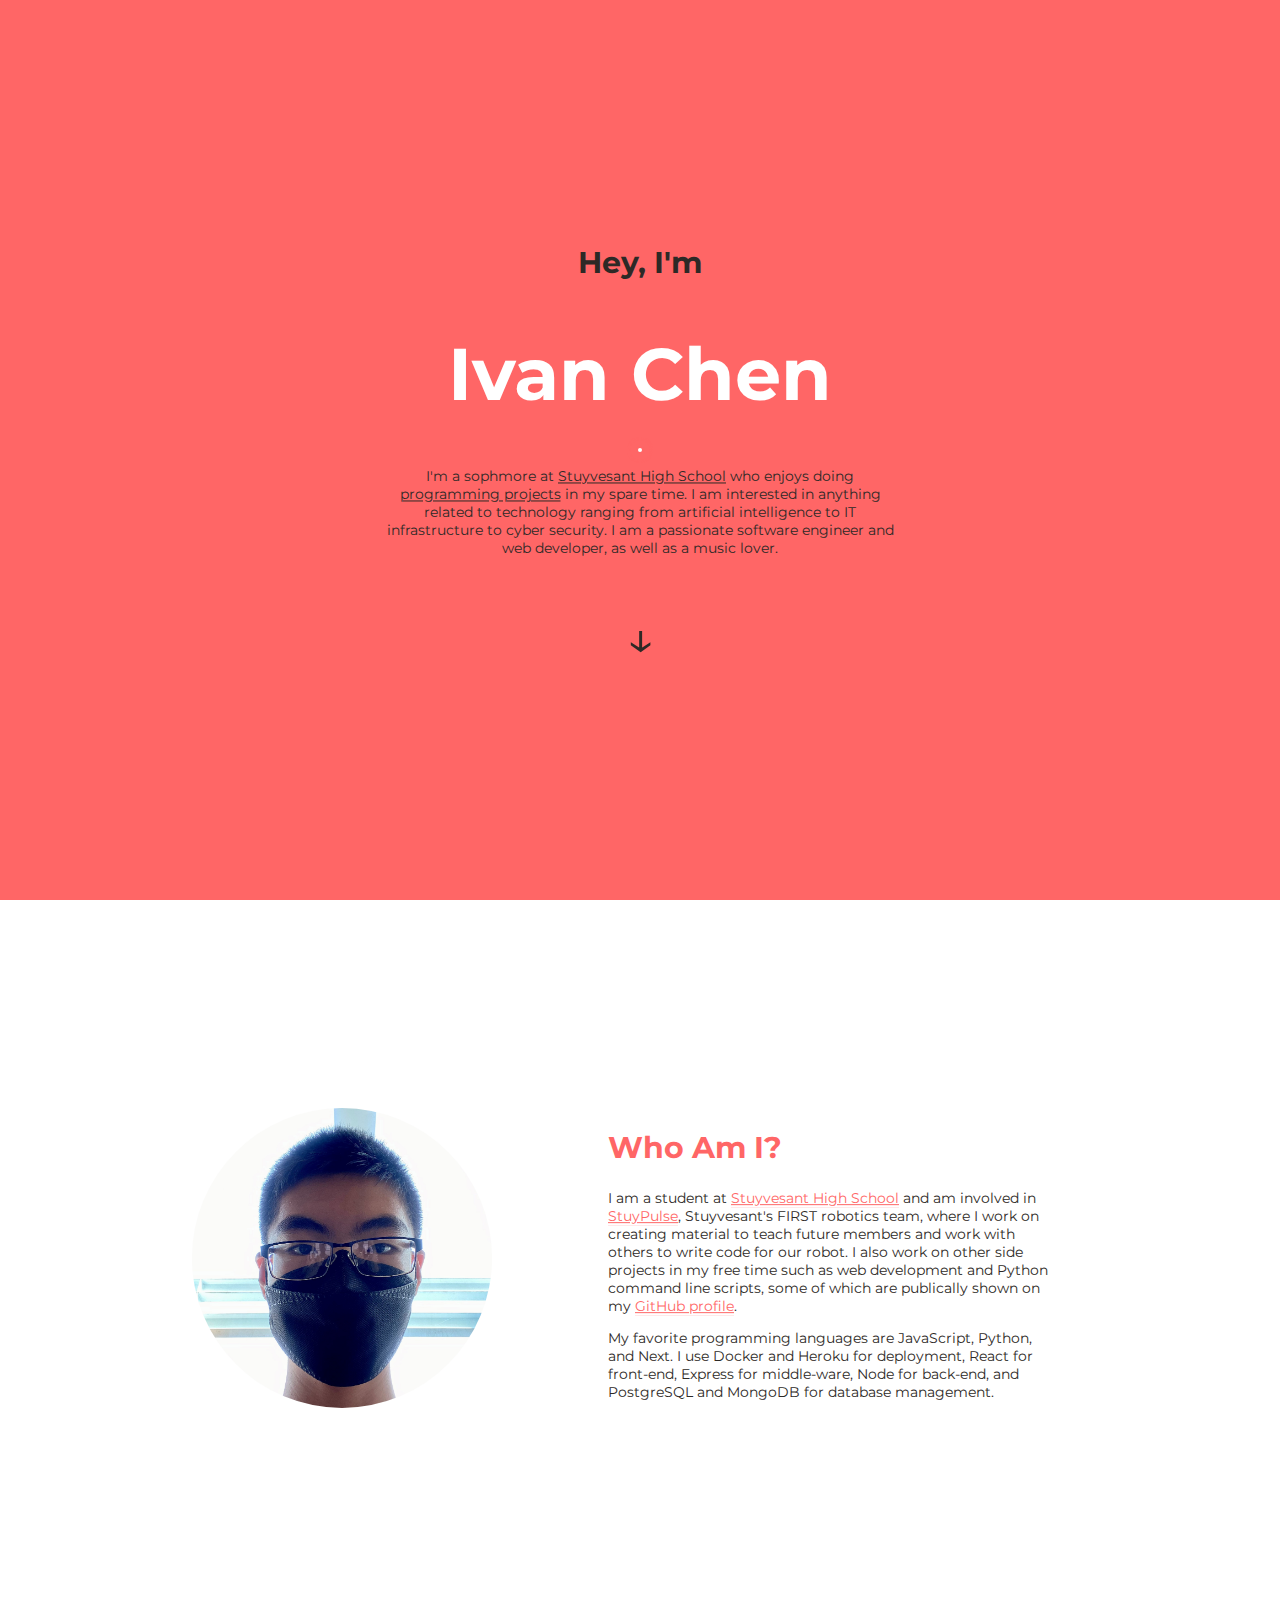
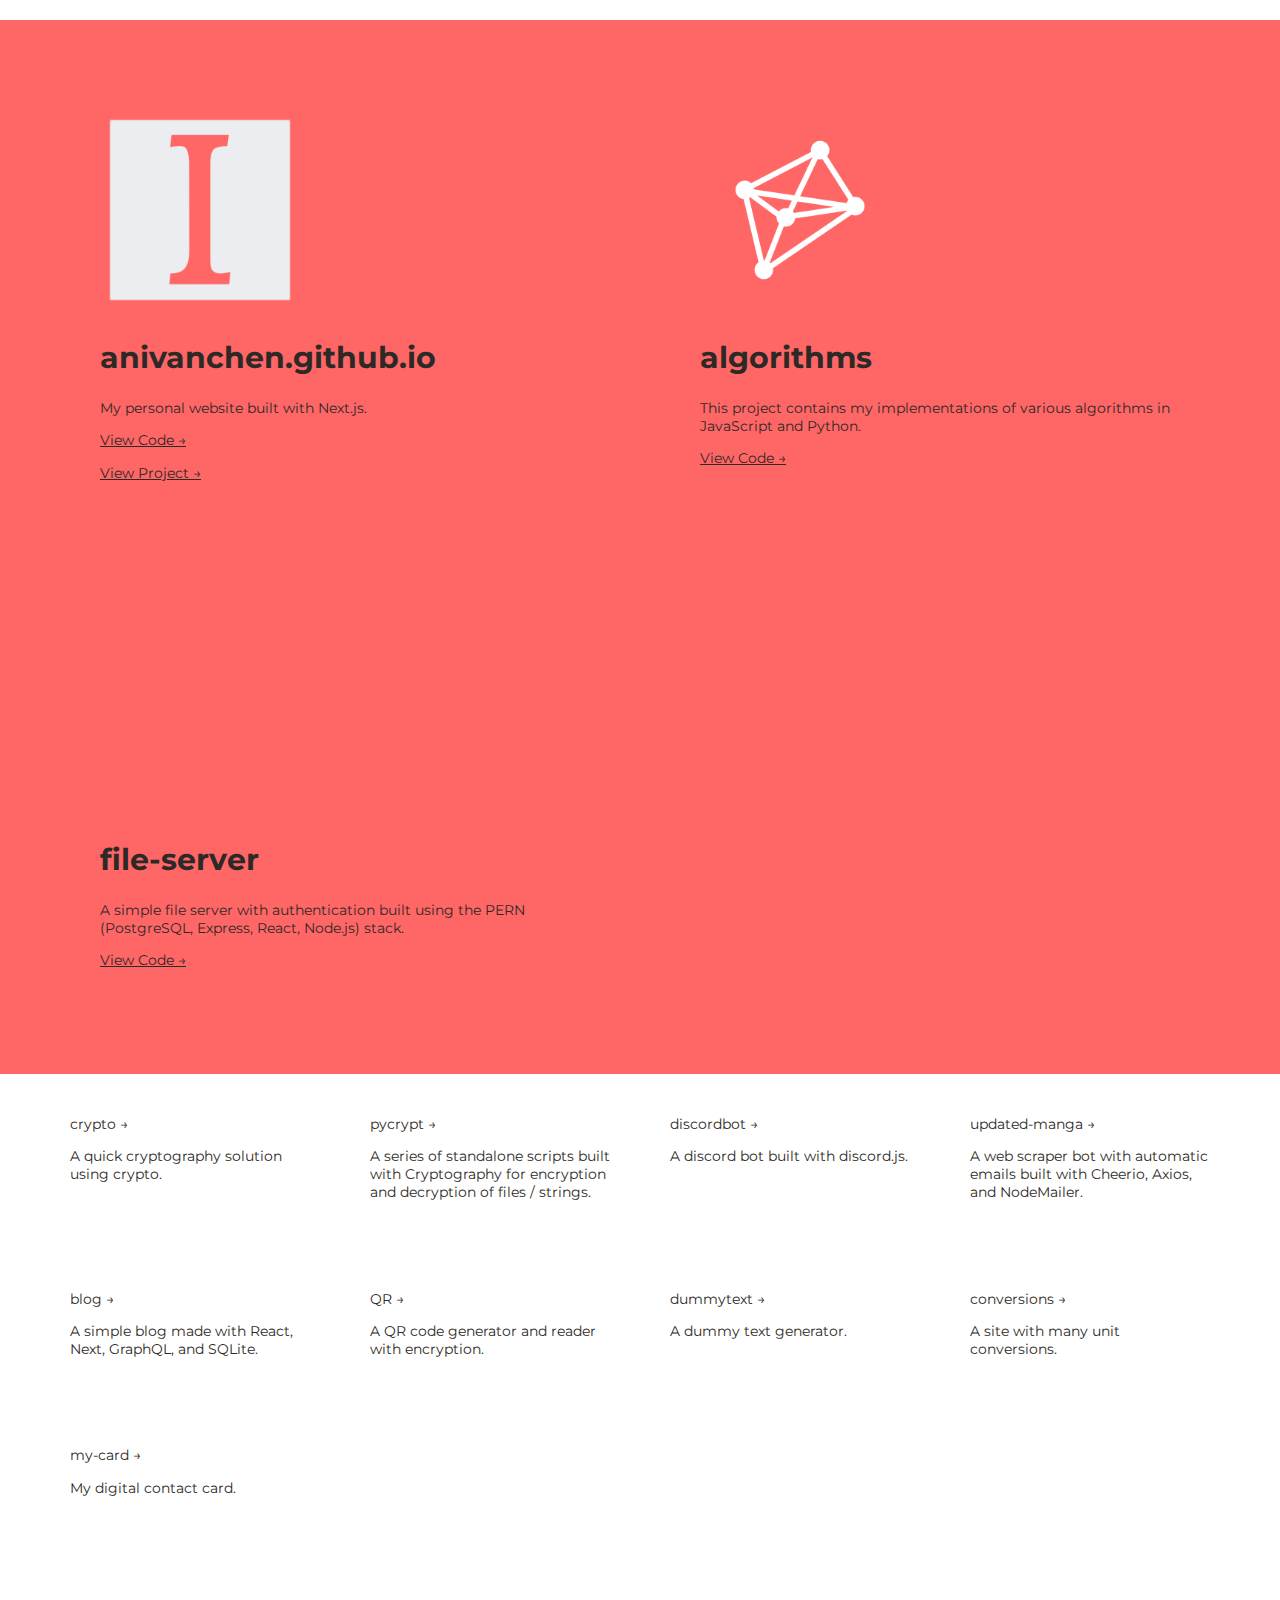
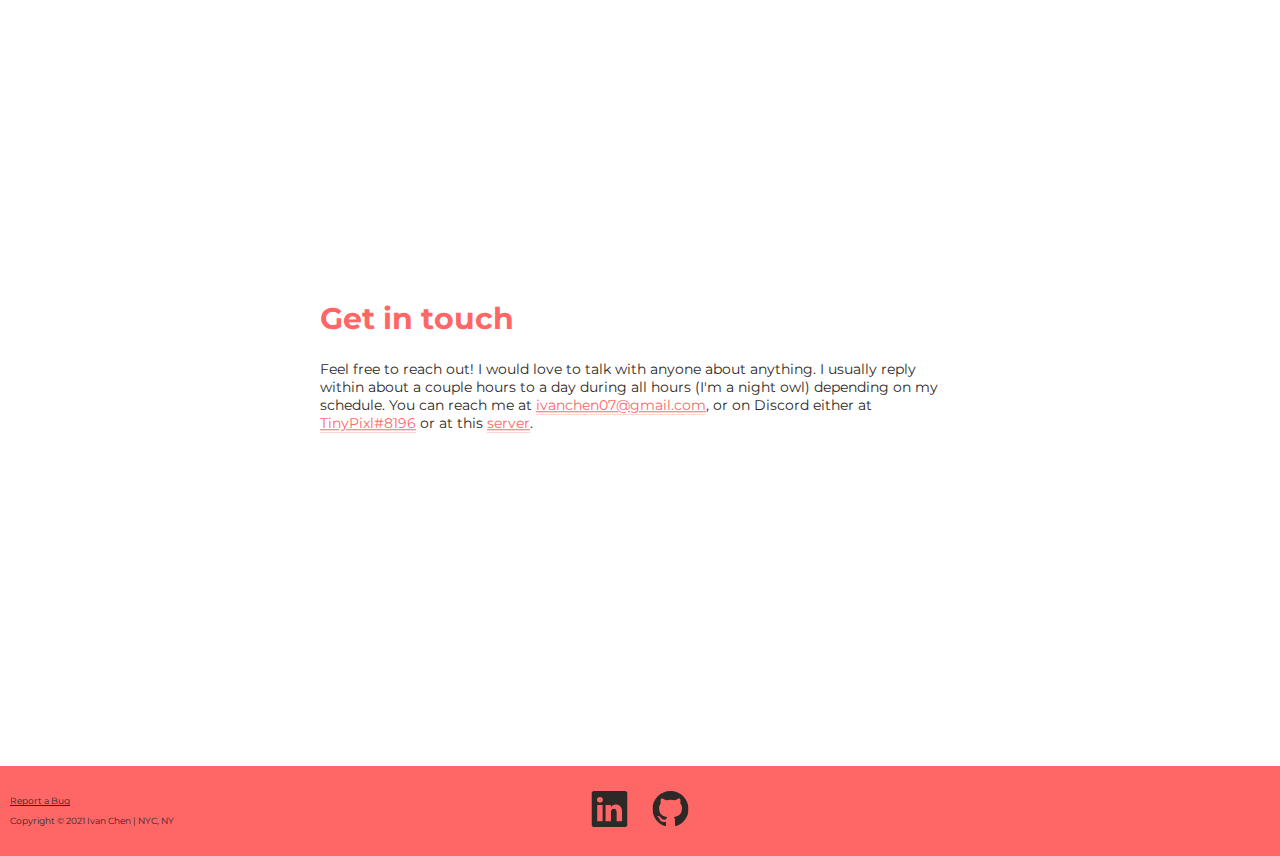
==== index.html @ d22803f9 "Deploying to gh-pages from @ anivanchen/anivanchen.github.io@e870fe972c06f40e951c4b5db5aa3196aefd1ed" ====
<!DOCTYPE html><html><head><title>Ivan Chen</title><meta name="description" content="My portfolio. Built with Next.js and deployed on GitHub Pages."/><meta property="og:title" content="Ivan Chen"/><meta property="og:site_name" content="Ivan Chen"/><meta property="og:description" content="My portfolio. Built with Next.js and deployed on GitHub Pages."/><meta property="og:url" content="https://anivanchen.github.io/"/><meta property="og:image" content="https://anivanchen.github.io/seoimage.png"/><meta property="og:type" content="website"/><link rel="icon" href="/favicon.ico"/><meta name="google-site-verification" content="X4_LgSQJICGZZM7kYShP-XXRpkoEc4Oy9l2vmo1JW_w"/><meta name="twitter:card" content="summary"/><meta name="twitter:creator" content="anivanchen_"/><meta name="viewport" content="width=device-width, initial-scale=1"/><meta charSet="utf-8"/><meta name="next-head-count" content="14"/><link rel="preload" href="/_next/static/css/66ad16ece291973e91f3.css" as="style"/><link rel="stylesheet" href="/_next/static/css/66ad16ece291973e91f3.css" data-n-g=""/><link rel="preload" href="/_next/static/css/29eeb3351d5c237ab9b3.css" as="style"/><link rel="stylesheet" href="/_next/static/css/29eeb3351d5c237ab9b3.css" data-n-p=""/><noscript data-n-css=""></noscript><script defer="" nomodule="" src="/_next/static/chunks/polyfills-a40ef1678bae11e696dba45124eadd70.js"></script><script src="/_next/static/chunks/webpack-fb76148cfcfb42ca18eb.js" defer=""></script><script src="/_next/static/chunks/framework-895f067827ebe11ffe45.js" defer=""></script><script src="/_next/static/chunks/main-62b8caa3ccc47893b147.js" defer=""></script><script src="/_next/static/chunks/pages/_app-a4b14049e3d0e9a003bc.js" defer=""></script><script src="/_next/static/chunks/pages/index-6dfda63140ce23870b81.js" defer=""></script><script src="/_next/static/nGDW7QYXlTHfm6UrYbm47/_buildManifest.js" defer=""></script><script src="/_next/static/nGDW7QYXlTHfm6UrYbm47/_ssgManifest.js" defer=""></script></head><body><div id="__next"><div class="Home_container__1EcsU"><div style="left:nullpx;top:nullpx" class="Home_ring__87c4o"></div><div style="left:nullpx;top:nullpx" class="Home_dot__QE51i"></div><div class="Home_opening__WzZ9S"><div class="Home_centered__3I-GP"><h2>Hey, I&#x27;m</h2><h1 class="Home_white__Aw9X7">Ivan Chen</h1><p>I&#x27;m a sophmore at <a href="https://stuy.enschool.org" class="Home_link__mABeA"> Stuyvesant High School</a> <!-- --> <!-- -->who enjoys doing <a href="#projects" class="Home_link__mABeA">programming projects</a> <!-- -->in my spare time. I am interested in anything related to technology ranging from artificial intelligence to IT infrastructure to cyber security. I am a passionate software engineer and web developer, as well as a music lover.</p><a href="#about"><button>About</button></a><a href="#projects"><button>Projects</button></a><a href="#contact"><button>Contact</button></a><p class="Home_downArrow__1E58Q">↓</p></div></div><div class="Home_navbar__14ZRa" id="navbar"><ul class="Home_centered__3I-GP"><li><p><a href="#about" class="Home_link__mABeA">About</a></p></li><li><p><a href="#projects" class="Home_link__mABeA">Projects</a></p></li><li><p><a href="#contact" class="Home_link__mABeA">Contact</a></p></li><li><p><a href="/blog" class="Home_link__mABeA">Blog</a></p></li><li><p><a href="/resume.pdf" class="Home_link__mABeA">Resume</a></p></li></ul><div><a href="https://linkedin.com/in/anivanchen" class="Home_icon__3QFgh"><svg xmlns="http://www.w3.org/2000/svg" width="36" height="36" fill="currentColor" viewBox="0 0 16 16"><path d="M0 1.146C0 .513.526 0 1.175 0h13.65C15.474 0 16 .513 16 1.146v13.708c0 .633-.526 1.146-1.175 1.146H1.175C.526 16 0 15.487 0 14.854V1.146zm4.943 12.248V6.169H2.542v7.225h2.401zm-1.2-8.212c.837 0 1.358-.554 1.358-1.248-.015-.709-.52-1.248-1.342-1.248-.822 0-1.359.54-1.359 1.248 0 .694.521 1.248 1.327 1.248h.016zm4.908 8.212V9.359c0-.216.016-.432.08-.586.173-.431.568-.878 1.232-.878.869 0 1.216.662 1.216 1.634v3.865h2.401V9.25c0-2.22-1.184-3.252-2.764-3.252-1.274 0-1.845.7-2.165 1.193v.025h-.016a5.54 5.54 0 0 1 .016-.025V6.169h-2.4c.03.678 0 7.225 0 7.225h2.4z"></path></svg></a><a href="https://github.com/anivanchen" class="Home_icon__3QFgh"><svg xmlns="http://www.w3.org/2000/svg" width="36" height="36" fill="currentColor" viewBox="0 0 16 16"><path d="M8 0C3.58 0 0 3.58 0 8c0 3.54 2.29 6.53 5.47 7.59.4.07.55-.17.55-.38 0-.19-.01-.82-.01-1.49-2.01.37-2.53-.49-2.69-.94-.09-.23-.48-.94-.82-1.13-.28-.15-.68-.52-.01-.53.63-.01 1.08.58 1.23.82.72 1.21 1.87.87 2.33.66.07-.52.28-.87.51-1.07-1.78-.2-3.64-.89-3.64-3.95 0-.87.31-1.59.82-2.15-.08-.2-.36-1.02.08-2.12 0 0 .67-.21 2.2.82.64-.18 1.32-.27 2-.27.68 0 1.36.09 2 .27 1.53-1.04 2.2-.82 2.2-.82.44 1.1.16 1.92.08 2.12.51.56.82 1.27.82 2.15 0 3.07-1.87 3.75-3.65 3.95.29.25.54.73.54 1.48 0 1.07-.01 1.93-.01 2.2 0 .21.15.46.55.38A8.012 8.012 0 0 0 16 8c0-4.42-3.58-8-8-8z"></path></svg></a></div></div><a id="about"></a><div class="Home_about__3PaLB"><div class="Home_aboutImage__1Q4Fi"><img src="/ivantwo.png" width="300" height="300" alt="Ivan Chen" id="aboutImg"/></div><div class="Home_centered__3I-GP"><h2 class="Home_red__3k-sp">Who Am I?</h2><p>I am a student at <!-- --> <a href="https://stuy.enschool.org" class="Home_red__3k-sp Home_link__mABeA">Stuyvesant High School</a> <!-- --> and am involved in <a href="https://stuypulse.com" class="Home_red__3k-sp Home_link__mABeA">StuyPulse</a>, Stuyvesant&#x27;s FIRST robotics team, where I work on creating material to teach future members and work with others to write code for our robot. I also work on other side projects in my free time such as web development and Python command line scripts, some of which are publically shown on my <!-- --> <a href="https://github.com/anivanchen" class="Home_red__3k-sp Home_link__mABeA">GitHub profile</a>.</p><p>My favorite programming languages are JavaScript, Python, and Next. I use Docker and Heroku for deployment, React for front-end, Express for middle-ware, Node for back-end, and PostgreSQL and MongoDB for database management.</p></div></div><a id="projects"></a><div class="Home_highlightProjects__sfomM"><div class="Home_grid__2Ei2F"><div><div class="Home_projectImage__34yjw"><img src="/logo.png" width="200" height="200" alt=""/></div><h2>anivanchen.github.io</h2><p>My personal website built with Next.js.</p><p><a href="https://github.com/anivanchen/anivanchen.github.io" class="Home_link__mABeA">View Code →</a></p><p><a href="https://anivanchen.github.io" class="Home_link__mABeA">View Project →</a></p></div><div><div class="Home_projectImage__34yjw"><img src="/algorithms.png" width="200" height="200" alt=""/></div><h2>algorithms</h2><p>This project contains my implementations of various algorithms in JavaScript and Python.</p><p><a href="https://github.com/anivanchen/algorithms" class="Home_link__mABeA">View Code →</a></p></div><div><div class="Home_projectImage__34yjw"><div class="Home_placeholderImage__1sNQh"></div></div><h2>file-server</h2><p>A simple file server with authentication built using the PERN (PostgreSQL, Express, React, Node.js) stack.</p><p><a href="https://github.com/anivanchen/file-server" class="Home_link__mABeA">View Code →</a></p></div></div></div><div class="Home_smallProjects__3wYxa"><div class="Home_grid__2Ei2F"><div class="Home_smallProject__3uZDP"><a href="https://github.com/anivanchen/crypto"><p>crypto →</p><p>A quick cryptography solution using crypto.</p></a></div><div class="Home_smallProject__3uZDP"><a href="https://github.com/anivanchen/pycrypt"><p>pycrypt →</p><p>A series of standalone scripts built with Cryptography for encryption and decryption of files / strings.</p></a></div><div class="Home_smallProject__3uZDP"><a href="https://github.com/anivanchen/discordbot-public"><p>discordbot →</p><p>A discord bot built with discord.js.</p></a></div><div class="Home_smallProject__3uZDP"><a href="https://github.com/anivanchen/updated-manga"><p>updated-manga →</p><p>A web scraper bot with automatic emails built with Cheerio, Axios, and NodeMailer.</p></a></div><div class="Home_smallProject__3uZDP"><a href="https://github.com/anivanchen/blog"><p>blog →</p><p>A simple blog made with React, Next, GraphQL, and SQLite.</p></a></div><div class="Home_smallProject__3uZDP"><a href="https://github.com/anivanchen/QR"><p>QR →</p><p>A QR code generator and reader with encryption.</p></a></div><div class="Home_smallProject__3uZDP"><a href="https://github.com/anivanchen/dummytext"><p>dummytext →</p><p>A dummy text generator.</p></a></div><div class="Home_smallProject__3uZDP"><a href="https://github.com/anivanchen/conversions"><p>conversions →</p><p>A site with many unit conversions.</p></a></div><div class="Home_smallProject__3uZDP"><a href="https://github.com/anivanchen/my-card"><p>my-card →</p><p>My digital contact card.</p></a></div></div></div><div class="Home_contact__2V07w"><a id="contact"></a><div class="Home_centered__3I-GP"><h2 class="Home_red__3k-sp">Get in touch</h2><p>Feel free to reach out! I would love to talk with anyone about anything. I usually reply within about a couple hours to a day during all hours (I&#x27;m a night owl) depending on my schedule. You can reach me at <!-- --> <a href="mailto:ivanchen07@gmail.com" class="Home_red__3k-sp Home_link__mABeA">ivanchen07@gmail.com</a>, or on Discord either at <!-- --> <a href="https://discordapp.com/channels/@me/822130958148435980/" class="Home_red__3k-sp Home_link__mABeA">TinyPixl#8196</a> <!-- -->or at this <a href="https://discord.gg/YWtm6Q7JQP" class="Home_red__3k-sp Home_link__mABeA">server</a>.</p></div></div><footer class="Home_footer__1WdhD"><div class="Home_centered__3I-GP"><a href="https://linkedin.com/in/anivanchen" class="Home_icon__3QFgh"><svg xmlns="http://www.w3.org/2000/svg" width="36" height="36" fill="currentColor" viewBox="0 0 16 16"><path d="M0 1.146C0 .513.526 0 1.175 0h13.65C15.474 0 16 .513 16 1.146v13.708c0 .633-.526 1.146-1.175 1.146H1.175C.526 16 0 15.487 0 14.854V1.146zm4.943 12.248V6.169H2.542v7.225h2.401zm-1.2-8.212c.837 0 1.358-.554 1.358-1.248-.015-.709-.52-1.248-1.342-1.248-.822 0-1.359.54-1.359 1.248 0 .694.521 1.248 1.327 1.248h.016zm4.908 8.212V9.359c0-.216.016-.432.08-.586.173-.431.568-.878 1.232-.878.869 0 1.216.662 1.216 1.634v3.865h2.401V9.25c0-2.22-1.184-3.252-2.764-3.252-1.274 0-1.845.7-2.165 1.193v.025h-.016a5.54 5.54 0 0 1 .016-.025V6.169h-2.4c.03.678 0 7.225 0 7.225h2.4z"></path></svg></a><a href="https://github.com/anivanchen"><svg xmlns="http://www.w3.org/2000/svg" width="36" height="36" fill="currentColor" viewBox="0 0 16 16"><path d="M8 0C3.58 0 0 3.58 0 8c0 3.54 2.29 6.53 5.47 7.59.4.07.55-.17.55-.38 0-.19-.01-.82-.01-1.49-2.01.37-2.53-.49-2.69-.94-.09-.23-.48-.94-.82-1.13-.28-.15-.68-.52-.01-.53.63-.01 1.08.58 1.23.82.72 1.21 1.87.87 2.33.66.07-.52.28-.87.51-1.07-1.78-.2-3.64-.89-3.64-3.95 0-.87.31-1.59.82-2.15-.08-.2-.36-1.02.08-2.12 0 0 .67-.21 2.2.82.64-.18 1.32-.27 2-.27.68 0 1.36.09 2 .27 1.53-1.04 2.2-.82 2.2-.82.44 1.1.16 1.92.08 2.12.51.56.82 1.27.82 2.15 0 3.07-1.87 3.75-3.65 3.95.29.25.54.73.54 1.48 0 1.07-.01 1.93-.01 2.2 0 .21.15.46.55.38A8.012 8.012 0 0 0 16 8c0-4.42-3.58-8-8-8z"></path></svg></a></div><div class="Home_footerCentered__1vjsy"><p><a href="https://github.com/anivanchen/anivanchen.github.io/issues" class="Home_link__mABeA">Report a Bug</a></p><p>Copyright © 2021 Ivan Chen | NYC, NY</p></div></footer></div></div><script id="__NEXT_DATA__" type="application/json">{"props":{"pageProps":{}},"page":"/","query":{},"buildId":"nGDW7QYXlTHfm6UrYbm47","nextExport":true,"autoExport":true,"isFallback":false,"scriptLoader":[]}</script></body></html>
---- _next/static/css/66ad16ece291973e91f3.css ----
@import url(https://fonts.googleapis.com/css2?family=Montserrat&display=swap);body,html{padding:0;margin:0;overflow-x:hidden;-ms-overflow-style:none;scrollbar-width:none;scroll-behavior:smooth;font-family:Montserrat,sans-serif;background-color:var(--white)}html::-webkit-scrollbar{display:none}a{color:inherit}p{font-size:-webkit-calc(1.3vh + .2vw);font-size:calc(1.3vh + .2vw)}h1{font-size:-webkit-calc(6vh + 1.5vw);font-size:calc(6vh + 1.5vw)}h2{font-size:-webkit-calc(2.3vh + .7vw);font-size:calc(2.3vh + .7vw)}ul{list-style-type:none}li{float:left}li a{display:block;padding:4.25vh 30px}button{font-size:1.3vh;margin:25px;padding:10px 50px;border-radius:10px;border:none;-webkit-transition:-webkit-transform .3s ease;transition:-webkit-transform .3s ease;transition:transform .3s ease;transition:transform .3s ease,-webkit-transform .3s ease}button:hover{-webkit-transform:scale(1.05);transform:scale(1.05)}button:active{color:var(--red)}img{border-radius:50%}*{-webkit-box-sizing:border-box;-moz-box-sizing:border-box;box-sizing:border-box;--red:#f66;--white:#fff;color:#2d2926;cursor:none}@media screen and (max-width:1920px){button{display:none}}@media screen and (max-width:960px){*{text-align:center}}
---- _next/static/css/66ad16ece291973e91f3.css ----
@import url(https://fonts.googleapis.com/css2?family=Montserrat&display=swap);body,html{padding:0;margin:0;overflow-x:hidden;-ms-overflow-style:none;scrollbar-width:none;scroll-behavior:smooth;font-family:Montserrat,sans-serif;background-color:var(--white)}html::-webkit-scrollbar{display:none}a{color:inherit}p{font-size:-webkit-calc(1.3vh + .2vw);font-size:calc(1.3vh + .2vw)}h1{font-size:-webkit-calc(6vh + 1.5vw);font-size:calc(6vh + 1.5vw)}h2{font-size:-webkit-calc(2.3vh + .7vw);font-size:calc(2.3vh + .7vw)}ul{list-style-type:none}li{float:left}li a{display:block;padding:4.25vh 30px}button{font-size:1.3vh;margin:25px;padding:10px 50px;border-radius:10px;border:none;-webkit-transition:-webkit-transform .3s ease;transition:-webkit-transform .3s ease;transition:transform .3s ease;transition:transform .3s ease,-webkit-transform .3s ease}button:hover{-webkit-transform:scale(1.05);transform:scale(1.05)}button:active{color:var(--red)}img{border-radius:50%}*{-webkit-box-sizing:border-box;-moz-box-sizing:border-box;box-sizing:border-box;--red:#f66;--white:#fff;color:#2d2926;cursor:none}@media screen and (max-width:1920px){button{display:none}}@media screen and (max-width:960px){*{text-align:center}}
---- _next/static/css/29eeb3351d5c237ab9b3.css ----
.Home_container__1EcsU{min-height:100vh;display:-moz-box;display:flex;-moz-box-orient:vertical;-moz-box-direction:normal;flex-direction:column;-moz-box-pack:center;justify-content:center;-moz-box-align:center;align-items:center}.Home_about__3PaLB,.Home_contact__2V07w,.Home_footer__1WdhD,.Home_highlightProjects__sfomM,.Home_opening__WzZ9S,.Home_smallProjects__3wYxa{width:100vw;position:relative}.Home_navbar__14ZRa{height:10vh;width:100vw;top:0;-moz-box-align:center;align-items:center;-moz-box-pack:right;justify-content:right;background-color:var(--red);z-index:2}.Home_opening__WzZ9S{height:100vh;text-align:center;background-color:var(--red)}.Home_about__3PaLB{height:80vh;display:-moz-box;display:flex;-moz-box-align:center;align-items:center}.Home_highlightProjects__sfomM{background-color:var(--red)}.Home_highlightProjects__sfomM .Home_grid__2Ei2F{display:grid;-moz-box-pack:center;justify-content:center;grid-template-columns:repeat(auto-fit,minmax(0,480px));grid-gap:120px;gap:120px;grid-row-gap:120px;row-gap:120px;padding-top:10vh;padding-bottom:10vh}.Home_smallProjects__3wYxa{padding-top:3vh;padding-bottom:5vh}.Home_smallProjects__3wYxa .Home_grid__2Ei2F{display:grid;-moz-box-pack:center;justify-content:center;grid-template-columns:repeat(auto-fit,minmax(0,240px));grid-gap:60px;gap:60px;grid-row-gap:60px;row-gap:60px}.Home_smallProject__3uZDP a{text-decoration:none}.Home_smallProject__3uZDP a:hover{text-decoration:underline}.Home_contact__2V07w{height:90vh;text-align:left}.Home_footer__1WdhD{height:10vh;display:-moz-box;display:flex;-moz-box-align:center;align-items:center;background-color:var(--red)}.Home_footer__1WdhD p{font-size:1vh;margin-left:10px}.Home_centered__3I-GP{margin:0;position:absolute;top:50%;left:50%;-webkit-transform:translate(-50%,-50%);transform:translate(-50%,-50%)}.Home_opening__WzZ9S .Home_centered__3I-GP{padding:10vw;-webkit-transform:translate(-50%,-47%);transform:translate(-50%,-47%)}.Home_about__3PaLB .Home_centered__3I-GP{margin:0;position:absolute;top:50%;left:65%;-webkit-transform:translate(-50%,-50%);transform:translate(-50%,-50%)}.Home_link__mABeA{text-decoration:underline;text-underline-offset:3px;position:relative;background-size:100% 200%;background-image:-webkit-gradient(linear,left top,left bottom,color-stop(50%,transparent),color-stop(50%,var(--red)));background-image:-webkit-linear-gradient(top,transparent 50%,var(--red) 50%);background-image:linear-gradient(to bottom,transparent 50%,var(--red) 50%);-webkit-transition:all .2s cubic-bezier(.445,.05,.55,.95);transition:all .2s cubic-bezier(.445,.05,.55,.95)}.Home_link__mABeA:hover{background-position:2px 100%;color:var(--white)}.Home_icon__3QFgh{margin-right:25px}.Home_downArrow__1E58Q{font-size:50px;-webkit-animation:Home_arrowBob__2165u 2s infinite;animation:Home_arrowBob__2165u 2s infinite}.Home_aboutImage__1Q4Fi{margin:15vw}.Home_projectImage__34yjw img{border-radius:25px}.Home_right__1Gpd-{transform:rotate(-45deg);-webkit-transform:rotate(-45deg)}.Home_down__2xK7u{transform:rotate(0deg);-webkit-transform:rotate(0deg)}.Home_red__3k-sp{color:var(--red)}.Home_white__Aw9X7{color:var(--white)}.Home_placeholderImage__1sNQh{width:200px;height:200px}.Home_ring__87c4o{width:25px;height:25px;-webkit-transition-duration:.1s;transition-duration:.1s;-webkit-transition-timing-function:ease-out;transition-timing-function:ease-out;will-change:width,height,transform,border}.Home_dot__QE51i,.Home_ring__87c4o{position:fixed;top:50%;left:50%;border:2px solid var(--red);border-radius:100%;-webkit-transform:translate(-50%,-50%);transform:translate(-50%,-50%);z-index:999;pointer-events:none}.Home_dot__QE51i{width:8px;height:8px;background-color:#fff}@media screen and (max-width:1280px){.Home_navbar__14ZRa{display:none!important}.Home_opening__WzZ9S .Home_centered__3I-GP{padding:5vw}.Home_link__mABeA{text-underline-offset:1px}}@media screen and (max-width:960px){.Home_opening__WzZ9S .Home_centered__3I-GP{padding:0}.Home_aboutImage__1Q4Fi,.Home_projectImage__34yjw{display:none}.Home_about__3PaLB .Home_centered__3I-GP{left:50%}.Home_footer__1WdhD{height:15vh}.Home_footerCentered__1vjsy{margin:0;position:absolute;top:80%;left:50%;-webkit-transform:translate(-50%,-50%);transform:translate(-50%,-50%)}.Home_footer__1WdhD .Home_centered__3I-GP{top:40%}.Home_footer__1WdhD p{margin-left:0}}@-webkit-keyframes Home_arrowBob__2165u{0%,20%,50%,80%,to{-webkit-transform:translateY(0);transform:translateY(0)}40%{-webkit-transform:translateY(-30px);transform:translateY(-30px)}60%{-webkit-transform:translateY(-15px);transform:translateY(-15px)}}@keyframes Home_arrowBob__2165u{0%,20%,50%,80%,to{-webkit-transform:translateY(0);transform:translateY(0)}40%{-webkit-transform:translateY(-30px);transform:translateY(-30px)}60%{-webkit-transform:translateY(-15px);transform:translateY(-15px)}}
---- _next/static/css/29eeb3351d5c237ab9b3.css ----
.Home_container__1EcsU{min-height:100vh;display:-moz-box;display:flex;-moz-box-orient:vertical;-moz-box-direction:normal;flex-direction:column;-moz-box-pack:center;justify-content:center;-moz-box-align:center;align-items:center}.Home_about__3PaLB,.Home_contact__2V07w,.Home_footer__1WdhD,.Home_highlightProjects__sfomM,.Home_opening__WzZ9S,.Home_smallProjects__3wYxa{width:100vw;position:relative}.Home_navbar__14ZRa{height:10vh;width:100vw;top:0;-moz-box-align:center;align-items:center;-moz-box-pack:right;justify-content:right;background-color:var(--red);z-index:2}.Home_opening__WzZ9S{height:100vh;text-align:center;background-color:var(--red)}.Home_about__3PaLB{height:80vh;display:-moz-box;display:flex;-moz-box-align:center;align-items:center}.Home_highlightProjects__sfomM{background-color:var(--red)}.Home_highlightProjects__sfomM .Home_grid__2Ei2F{display:grid;-moz-box-pack:center;justify-content:center;grid-template-columns:repeat(auto-fit,minmax(0,480px));grid-gap:120px;gap:120px;grid-row-gap:120px;row-gap:120px;padding-top:10vh;padding-bottom:10vh}.Home_smallProjects__3wYxa{padding-top:3vh;padding-bottom:5vh}.Home_smallProjects__3wYxa .Home_grid__2Ei2F{display:grid;-moz-box-pack:center;justify-content:center;grid-template-columns:repeat(auto-fit,minmax(0,240px));grid-gap:60px;gap:60px;grid-row-gap:60px;row-gap:60px}.Home_smallProject__3uZDP a{text-decoration:none}.Home_smallProject__3uZDP a:hover{text-decoration:underline}.Home_contact__2V07w{height:90vh;text-align:left}.Home_footer__1WdhD{height:10vh;display:-moz-box;display:flex;-moz-box-align:center;align-items:center;background-color:var(--red)}.Home_footer__1WdhD p{font-size:1vh;margin-left:10px}.Home_centered__3I-GP{margin:0;position:absolute;top:50%;left:50%;-webkit-transform:translate(-50%,-50%);transform:translate(-50%,-50%)}.Home_opening__WzZ9S .Home_centered__3I-GP{padding:10vw;-webkit-transform:translate(-50%,-47%);transform:translate(-50%,-47%)}.Home_about__3PaLB .Home_centered__3I-GP{margin:0;position:absolute;top:50%;left:65%;-webkit-transform:translate(-50%,-50%);transform:translate(-50%,-50%)}.Home_link__mABeA{text-decoration:underline;text-underline-offset:3px;position:relative;background-size:100% 200%;background-image:-webkit-gradient(linear,left top,left bottom,color-stop(50%,transparent),color-stop(50%,var(--red)));background-image:-webkit-linear-gradient(top,transparent 50%,var(--red) 50%);background-image:linear-gradient(to bottom,transparent 50%,var(--red) 50%);-webkit-transition:all .2s cubic-bezier(.445,.05,.55,.95);transition:all .2s cubic-bezier(.445,.05,.55,.95)}.Home_link__mABeA:hover{background-position:2px 100%;color:var(--white)}.Home_icon__3QFgh{margin-right:25px}.Home_downArrow__1E58Q{font-size:50px;-webkit-animation:Home_arrowBob__2165u 2s infinite;animation:Home_arrowBob__2165u 2s infinite}.Home_aboutImage__1Q4Fi{margin:15vw}.Home_projectImage__34yjw img{border-radius:25px}.Home_right__1Gpd-{transform:rotate(-45deg);-webkit-transform:rotate(-45deg)}.Home_down__2xK7u{transform:rotate(0deg);-webkit-transform:rotate(0deg)}.Home_red__3k-sp{color:var(--red)}.Home_white__Aw9X7{color:var(--white)}.Home_placeholderImage__1sNQh{width:200px;height:200px}.Home_ring__87c4o{width:25px;height:25px;-webkit-transition-duration:.1s;transition-duration:.1s;-webkit-transition-timing-function:ease-out;transition-timing-function:ease-out;will-change:width,height,transform,border}.Home_dot__QE51i,.Home_ring__87c4o{position:fixed;top:50%;left:50%;border:2px solid var(--red);border-radius:100%;-webkit-transform:translate(-50%,-50%);transform:translate(-50%,-50%);z-index:999;pointer-events:none}.Home_dot__QE51i{width:8px;height:8px;background-color:#fff}@media screen and (max-width:1280px){.Home_navbar__14ZRa{display:none!important}.Home_opening__WzZ9S .Home_centered__3I-GP{padding:5vw}.Home_link__mABeA{text-underline-offset:1px}}@media screen and (max-width:960px){.Home_opening__WzZ9S .Home_centered__3I-GP{padding:0}.Home_aboutImage__1Q4Fi,.Home_projectImage__34yjw{display:none}.Home_about__3PaLB .Home_centered__3I-GP{left:50%}.Home_footer__1WdhD{height:15vh}.Home_footerCentered__1vjsy{margin:0;position:absolute;top:80%;left:50%;-webkit-transform:translate(-50%,-50%);transform:translate(-50%,-50%)}.Home_footer__1WdhD .Home_centered__3I-GP{top:40%}.Home_footer__1WdhD p{margin-left:0}}@-webkit-keyframes Home_arrowBob__2165u{0%,20%,50%,80%,to{-webkit-transform:translateY(0);transform:translateY(0)}40%{-webkit-transform:translateY(-30px);transform:translateY(-30px)}60%{-webkit-transform:translateY(-15px);transform:translateY(-15px)}}@keyframes Home_arrowBob__2165u{0%,20%,50%,80%,to{-webkit-transform:translateY(0);transform:translateY(0)}40%{-webkit-transform:translateY(-30px);transform:translateY(-30px)}60%{-webkit-transform:translateY(-15px);transform:translateY(-15px)}}
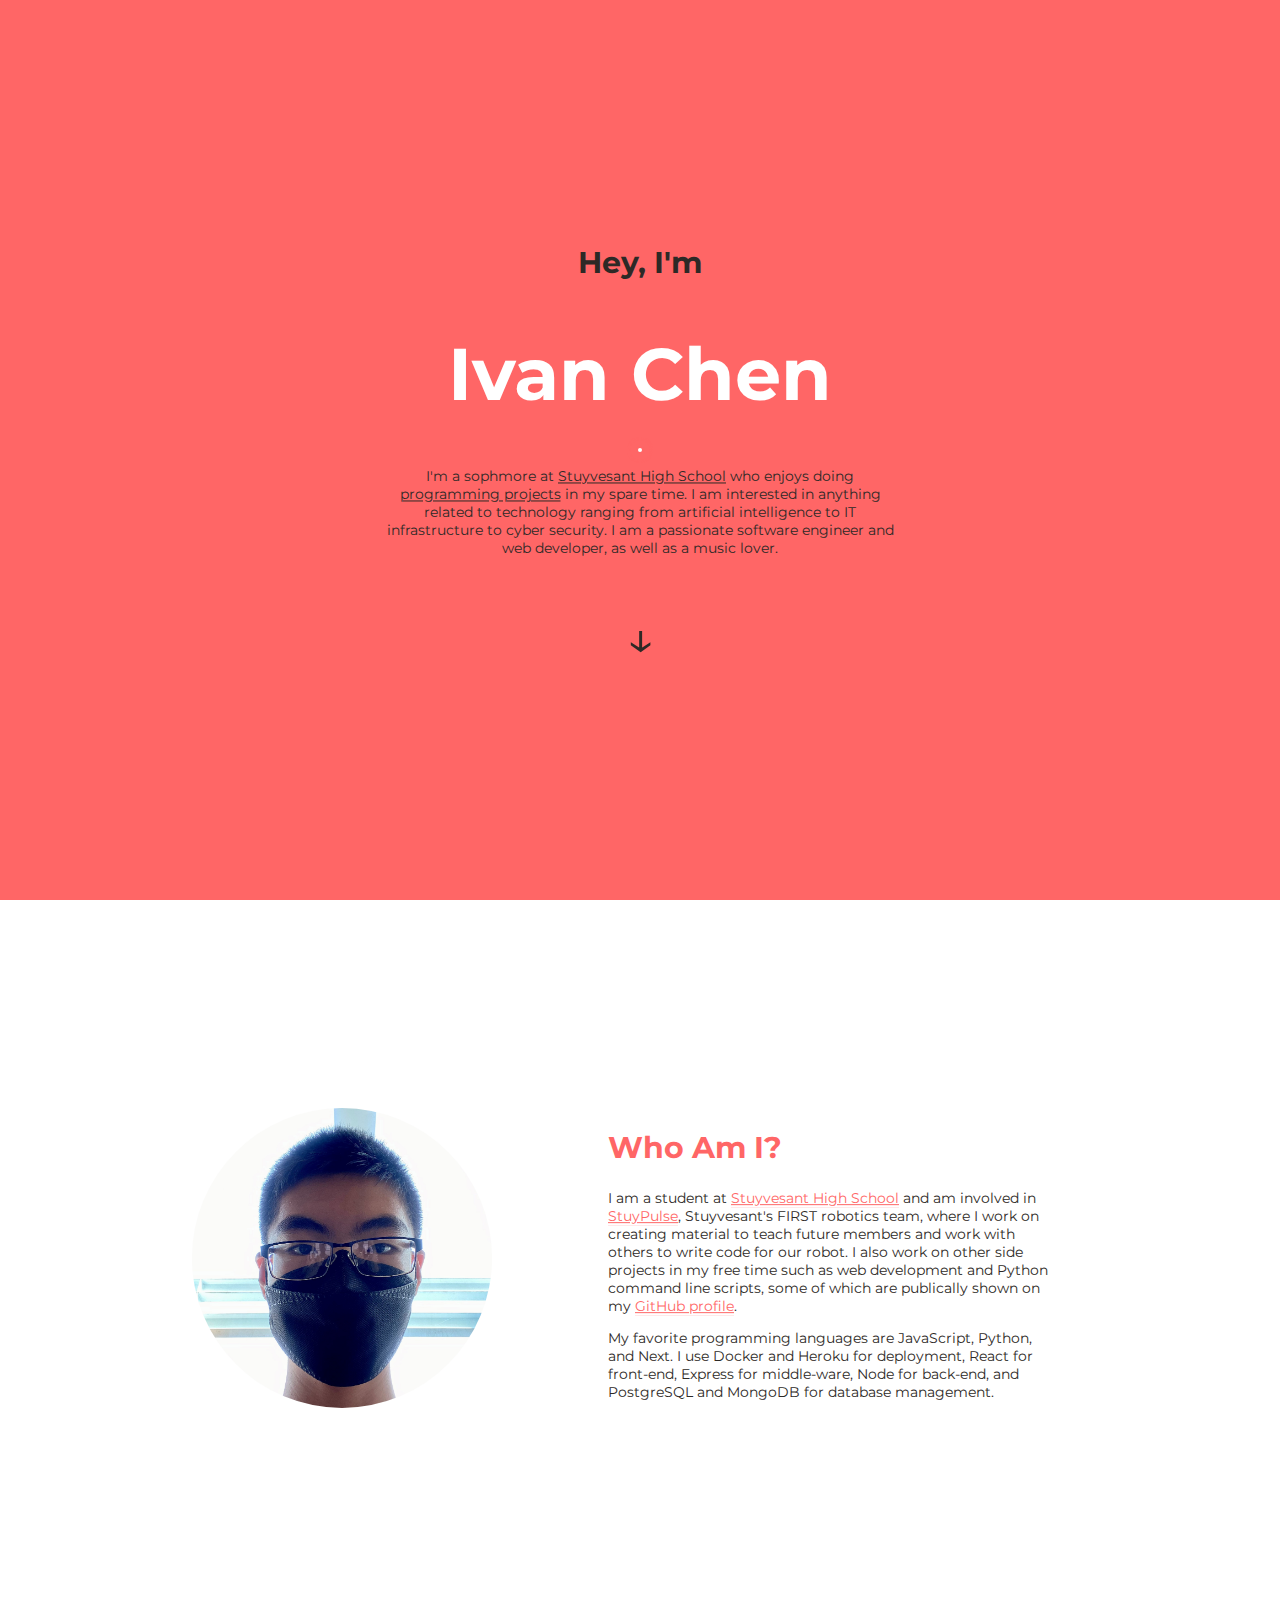
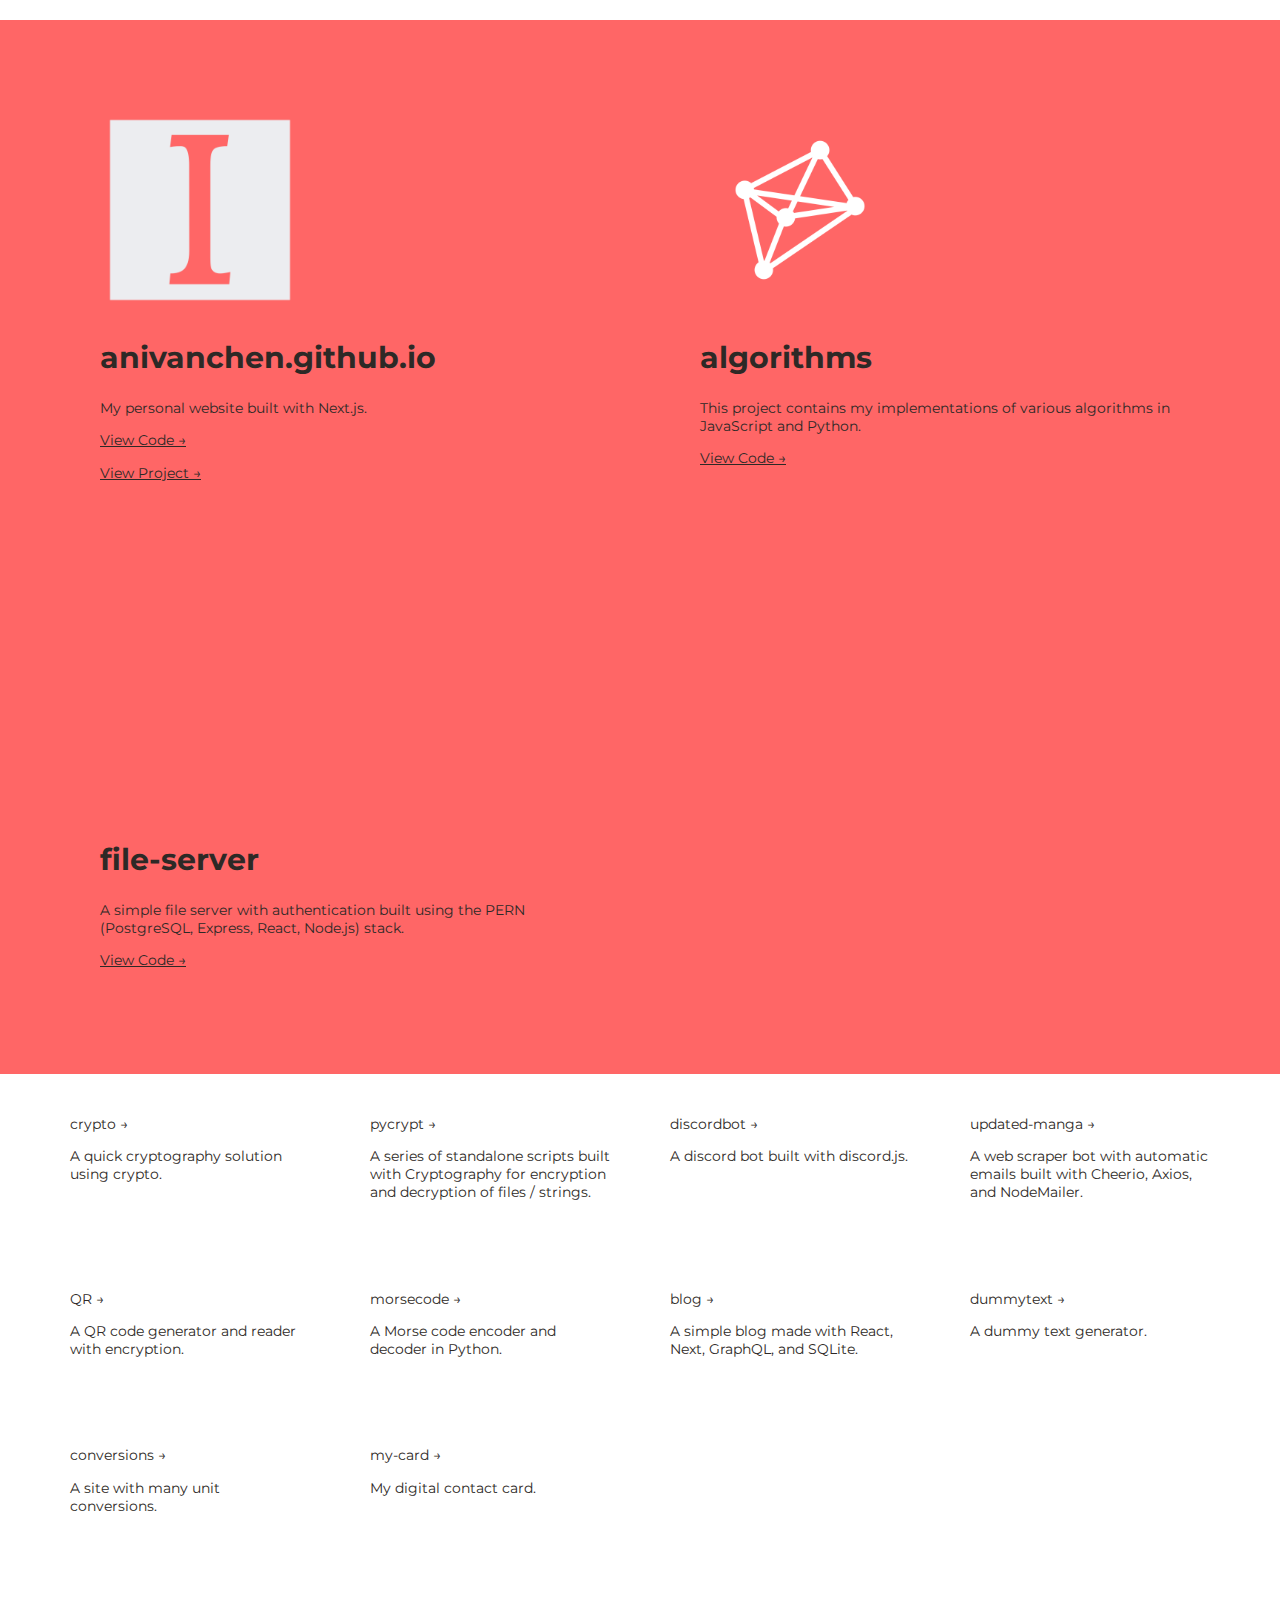
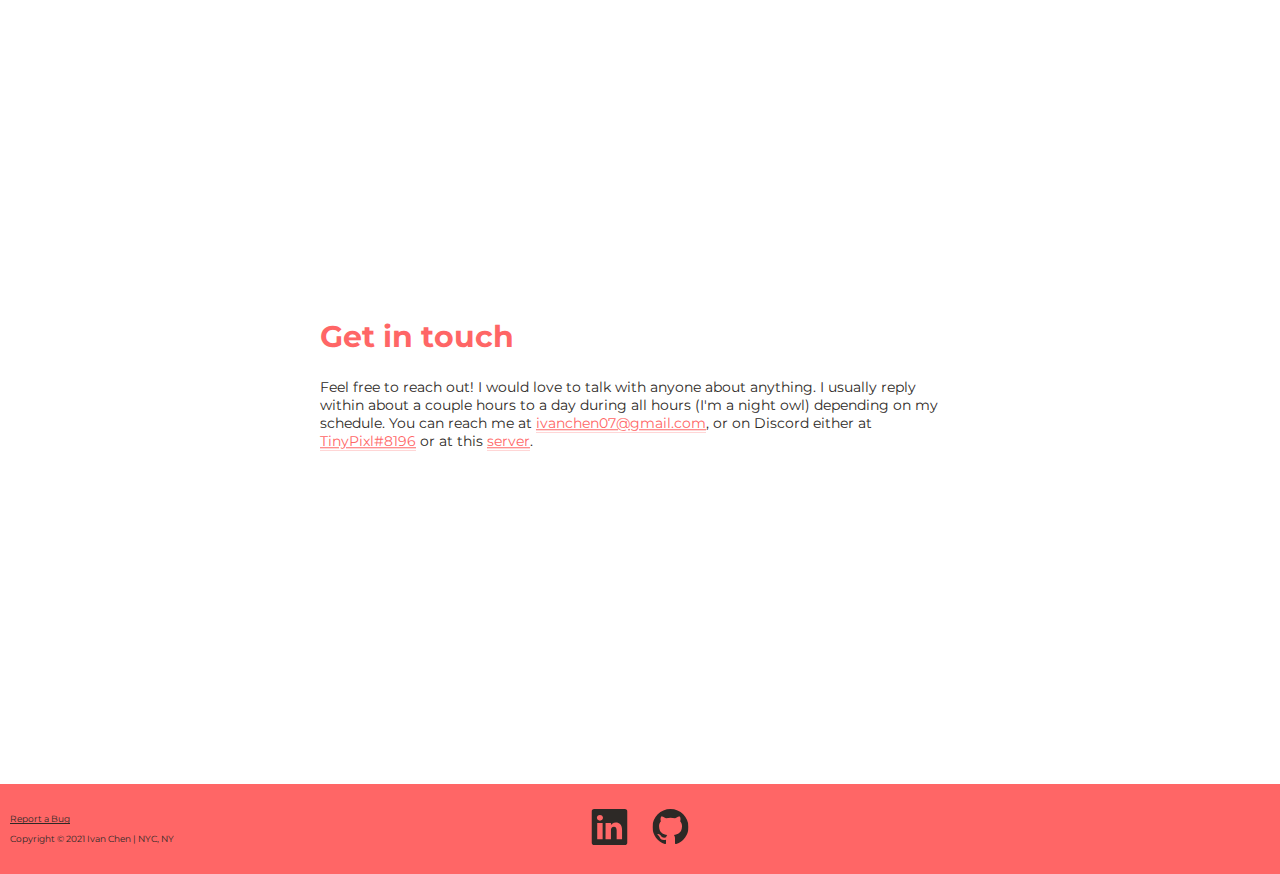
==== commit 8c8eacbd: "Deploying to gh-pages from @ anivanchen/anivanchen.github.io@ecb3840a7503befdaf82292e0ca57c22335f591" ====
--- a/index.html
+++ b/index.html
@@ -1 +1 @@
-<!DOCTYPE html><html><head><title>Ivan Chen</title><meta name="description" content="My portfolio. Built with Next.js and deployed on GitHub Pages."/><meta property="og:title" content="Ivan Chen"/><meta property="og:site_name" content="Ivan Chen"/><meta property="og:description" content="My portfolio. Built with Next.js and deployed on GitHub Pages."/><meta property="og:url" content="https://anivanchen.github.io/"/><meta property="og:image" content="https://anivanchen.github.io/seoimage.png"/><meta property="og:type" content="website"/><link rel="icon" href="/favicon.ico"/><meta name="google-site-verification" content="X4_LgSQJICGZZM7kYShP-XXRpkoEc4Oy9l2vmo1JW_w"/><meta name="twitter:card" content="summary"/><meta name="twitter:creator" content="anivanchen_"/><meta name="viewport" content="width=device-width, initial-scale=1"/><meta charSet="utf-8"/><meta name="next-head-count" content="14"/><link rel="preload" href="/_next/static/css/66ad16ece291973e91f3.css" as="style"/><link rel="stylesheet" href="/_next/static/css/66ad16ece291973e91f3.css" data-n-g=""/><link rel="preload" href="/_next/static/css/29eeb3351d5c237ab9b3.css" as="style"/><link rel="stylesheet" href="/_next/static/css/29eeb3351d5c237ab9b3.css" data-n-p=""/><noscript data-n-css=""></noscript><script defer="" nomodule="" src="/_next/static/chunks/polyfills-a40ef1678bae11e696dba45124eadd70.js"></script><script src="/_next/static/chunks/webpack-fb76148cfcfb42ca18eb.js" defer=""></script><script src="/_next/static/chunks/framework-895f067827ebe11ffe45.js" defer=""></script><script src="/_next/static/chunks/main-62b8caa3ccc47893b147.js" defer=""></script><script src="/_next/static/chunks/pages/_app-a4b14049e3d0e9a003bc.js" defer=""></script><script src="/_next/static/chunks/pages/index-6dfda63140ce23870b81.js" defer=""></script><script src="/_next/static/nGDW7QYXlTHfm6UrYbm47/_buildManifest.js" defer=""></script><script src="/_next/static/nGDW7QYXlTHfm6UrYbm47/_ssgManifest.js" defer=""></script></head><body><div id="__next"><div class="Home_container__1EcsU"><div style="left:nullpx;top:nullpx" class="Home_ring__87c4o"></div><div style="left:nullpx;top:nullpx" class="Home_dot__QE51i"></div><div class="Home_opening__WzZ9S"><div class="Home_centered__3I-GP"><h2>Hey, I&#x27;m</h2><h1 class="Home_white__Aw9X7">Ivan Chen</h1><p>I&#x27;m a sophmore at <a href="https://stuy.enschool.org" class="Home_link__mABeA"> Stuyvesant High School</a> <!-- --> <!-- -->who enjoys doing <a href="#projects" class="Home_link__mABeA">programming projects</a> <!-- -->in my spare time. I am interested in anything related to technology ranging from artificial intelligence to IT infrastructure to cyber security. I am a passionate software engineer and web developer, as well as a music lover.</p><a href="#about"><button>About</button></a><a href="#projects"><button>Projects</button></a><a href="#contact"><button>Contact</button></a><p class="Home_downArrow__1E58Q">↓</p></div></div><div class="Home_navbar__14ZRa" id="navbar"><ul class="Home_centered__3I-GP"><li><p><a href="#about" class="Home_link__mABeA">About</a></p></li><li><p><a href="#projects" class="Home_link__mABeA">Projects</a></p></li><li><p><a href="#contact" class="Home_link__mABeA">Contact</a></p></li><li><p><a href="/blog" class="Home_link__mABeA">Blog</a></p></li><li><p><a href="/resume.pdf" class="Home_link__mABeA">Resume</a></p></li></ul><div><a href="https://linkedin.com/in/anivanchen" class="Home_icon__3QFgh"><svg xmlns="http://www.w3.org/2000/svg" width="36" height="36" fill="currentColor" viewBox="0 0 16 16"><path d="M0 1.146C0 .513.526 0 1.175 0h13.65C15.474 0 16 .513 16 1.146v13.708c0 .633-.526 1.146-1.175 1.146H1.175C.526 16 0 15.487 0 14.854V1.146zm4.943 12.248V6.169H2.542v7.225h2.401zm-1.2-8.212c.837 0 1.358-.554 1.358-1.248-.015-.709-.52-1.248-1.342-1.248-.822 0-1.359.54-1.359 1.248 0 .694.521 1.248 1.327 1.248h.016zm4.908 8.212V9.359c0-.216.016-.432.08-.586.173-.431.568-.878 1.232-.878.869 0 1.216.662 1.216 1.634v3.865h2.401V9.25c0-2.22-1.184-3.252-2.764-3.252-1.274 0-1.845.7-2.165 1.193v.025h-.016a5.54 5.54 0 0 1 .016-.025V6.169h-2.4c.03.678 0 7.225 0 7.225h2.4z"></path></svg></a><a href="https://github.com/anivanchen" class="Home_icon__3QFgh"><svg xmlns="http://www.w3.org/2000/svg" width="36" height="36" fill="currentColor" viewBox="0 0 16 16"><path d="M8 0C3.58 0 0 3.58 0 8c0 3.54 2.29 6.53 5.47 7.59.4.07.55-.17.55-.38 0-.19-.01-.82-.01-1.49-2.01.37-2.53-.49-2.69-.94-.09-.23-.48-.94-.82-1.13-.28-.15-.68-.52-.01-.53.63-.01 1.08.58 1.23.82.72 1.21 1.87.87 2.33.66.07-.52.28-.87.51-1.07-1.78-.2-3.64-.89-3.64-3.95 0-.87.31-1.59.82-2.15-.08-.2-.36-1.02.08-2.12 0 0 .67-.21 2.2.82.64-.18 1.32-.27 2-.27.68 0 1.36.09 2 .27 1.53-1.04 2.2-.82 2.2-.82.44 1.1.16 1.92.08 2.12.51.56.82 1.27.82 2.15 0 3.07-1.87 3.75-3.65 3.95.29.25.54.73.54 1.48 0 1.07-.01 1.93-.01 2.2 0 .21.15.46.55.38A8.012 8.012 0 0 0 16 8c0-4.42-3.58-8-8-8z"></path></svg></a></div></div><a id="about"></a><div class="Home_about__3PaLB"><div class="Home_aboutImage__1Q4Fi"><img src="/ivantwo.png" width="300" height="300" alt="Ivan Chen" id="aboutImg"/></div><div class="Home_centered__3I-GP"><h2 class="Home_red__3k-sp">Who Am I?</h2><p>I am a student at <!-- --> <a href="https://stuy.enschool.org" class="Home_red__3k-sp Home_link__mABeA">Stuyvesant High School</a> <!-- --> and am involved in <a href="https://stuypulse.com" class="Home_red__3k-sp Home_link__mABeA">StuyPulse</a>, Stuyvesant&#x27;s FIRST robotics team, where I work on creating material to teach future members and work with others to write code for our robot. I also work on other side projects in my free time such as web development and Python command line scripts, some of which are publically shown on my <!-- --> <a href="https://github.com/anivanchen" class="Home_red__3k-sp Home_link__mABeA">GitHub profile</a>.</p><p>My favorite programming languages are JavaScript, Python, and Next. I use Docker and Heroku for deployment, React for front-end, Express for middle-ware, Node for back-end, and PostgreSQL and MongoDB for database management.</p></div></div><a id="projects"></a><div class="Home_highlightProjects__sfomM"><div class="Home_grid__2Ei2F"><div><div class="Home_projectImage__34yjw"><img src="/logo.png" width="200" height="200" alt=""/></div><h2>anivanchen.github.io</h2><p>My personal website built with Next.js.</p><p><a href="https://github.com/anivanchen/anivanchen.github.io" class="Home_link__mABeA">View Code →</a></p><p><a href="https://anivanchen.github.io" class="Home_link__mABeA">View Project →</a></p></div><div><div class="Home_projectImage__34yjw"><img src="/algorithms.png" width="200" height="200" alt=""/></div><h2>algorithms</h2><p>This project contains my implementations of various algorithms in JavaScript and Python.</p><p><a href="https://github.com/anivanchen/algorithms" class="Home_link__mABeA">View Code →</a></p></div><div><div class="Home_projectImage__34yjw"><div class="Home_placeholderImage__1sNQh"></div></div><h2>file-server</h2><p>A simple file server with authentication built using the PERN (PostgreSQL, Express, React, Node.js) stack.</p><p><a href="https://github.com/anivanchen/file-server" class="Home_link__mABeA">View Code →</a></p></div></div></div><div class="Home_smallProjects__3wYxa"><div class="Home_grid__2Ei2F"><div class="Home_smallProject__3uZDP"><a href="https://github.com/anivanchen/crypto"><p>crypto →</p><p>A quick cryptography solution using crypto.</p></a></div><div class="Home_smallProject__3uZDP"><a href="https://github.com/anivanchen/pycrypt"><p>pycrypt →</p><p>A series of standalone scripts built with Cryptography for encryption and decryption of files / strings.</p></a></div><div class="Home_smallProject__3uZDP"><a href="https://github.com/anivanchen/discordbot-public"><p>discordbot →</p><p>A discord bot built with discord.js.</p></a></div><div class="Home_smallProject__3uZDP"><a href="https://github.com/anivanchen/updated-manga"><p>updated-manga →</p><p>A web scraper bot with automatic emails built with Cheerio, Axios, and NodeMailer.</p></a></div><div class="Home_smallProject__3uZDP"><a href="https://github.com/anivanchen/blog"><p>blog →</p><p>A simple blog made with React, Next, GraphQL, and SQLite.</p></a></div><div class="Home_smallProject__3uZDP"><a href="https://github.com/anivanchen/QR"><p>QR →</p><p>A QR code generator and reader with encryption.</p></a></div><div class="Home_smallProject__3uZDP"><a href="https://github.com/anivanchen/dummytext"><p>dummytext →</p><p>A dummy text generator.</p></a></div><div class="Home_smallProject__3uZDP"><a href="https://github.com/anivanchen/conversions"><p>conversions →</p><p>A site with many unit conversions.</p></a></div><div class="Home_smallProject__3uZDP"><a href="https://github.com/anivanchen/my-card"><p>my-card →</p><p>My digital contact card.</p></a></div></div></div><div class="Home_contact__2V07w"><a id="contact"></a><div class="Home_centered__3I-GP"><h2 class="Home_red__3k-sp">Get in touch</h2><p>Feel free to reach out! I would love to talk with anyone about anything. I usually reply within about a couple hours to a day during all hours (I&#x27;m a night owl) depending on my schedule. You can reach me at <!-- --> <a href="mailto:ivanchen07@gmail.com" class="Home_red__3k-sp Home_link__mABeA">ivanchen07@gmail.com</a>, or on Discord either at <!-- --> <a href="https://discordapp.com/channels/@me/822130958148435980/" class="Home_red__3k-sp Home_link__mABeA">TinyPixl#8196</a> <!-- -->or at this <a href="https://discord.gg/YWtm6Q7JQP" class="Home_red__3k-sp Home_link__mABeA">server</a>.</p></div></div><footer class="Home_footer__1WdhD"><div class="Home_centered__3I-GP"><a href="https://linkedin.com/in/anivanchen" class="Home_icon__3QFgh"><svg xmlns="http://www.w3.org/2000/svg" width="36" height="36" fill="currentColor" viewBox="0 0 16 16"><path d="M0 1.146C0 .513.526 0 1.175 0h13.65C15.474 0 16 .513 16 1.146v13.708c0 .633-.526 1.146-1.175 1.146H1.175C.526 16 0 15.487 0 14.854V1.146zm4.943 12.248V6.169H2.542v7.225h2.401zm-1.2-8.212c.837 0 1.358-.554 1.358-1.248-.015-.709-.52-1.248-1.342-1.248-.822 0-1.359.54-1.359 1.248 0 .694.521 1.248 1.327 1.248h.016zm4.908 8.212V9.359c0-.216.016-.432.08-.586.173-.431.568-.878 1.232-.878.869 0 1.216.662 1.216 1.634v3.865h2.401V9.25c0-2.22-1.184-3.252-2.764-3.252-1.274 0-1.845.7-2.165 1.193v.025h-.016a5.54 5.54 0 0 1 .016-.025V6.169h-2.4c.03.678 0 7.225 0 7.225h2.4z"></path></svg></a><a href="https://github.com/anivanchen"><svg xmlns="http://www.w3.org/2000/svg" width="36" height="36" fill="currentColor" viewBox="0 0 16 16"><path d="M8 0C3.58 0 0 3.58 0 8c0 3.54 2.29 6.53 5.47 7.59.4.07.55-.17.55-.38 0-.19-.01-.82-.01-1.49-2.01.37-2.53-.49-2.69-.94-.09-.23-.48-.94-.82-1.13-.28-.15-.68-.52-.01-.53.63-.01 1.08.58 1.23.82.72 1.21 1.87.87 2.33.66.07-.52.28-.87.51-1.07-1.78-.2-3.64-.89-3.64-3.95 0-.87.31-1.59.82-2.15-.08-.2-.36-1.02.08-2.12 0 0 .67-.21 2.2.82.64-.18 1.32-.27 2-.27.68 0 1.36.09 2 .27 1.53-1.04 2.2-.82 2.2-.82.44 1.1.16 1.92.08 2.12.51.56.82 1.27.82 2.15 0 3.07-1.87 3.75-3.65 3.95.29.25.54.73.54 1.48 0 1.07-.01 1.93-.01 2.2 0 .21.15.46.55.38A8.012 8.012 0 0 0 16 8c0-4.42-3.58-8-8-8z"></path></svg></a></div><div class="Home_footerCentered__1vjsy"><p><a href="https://github.com/anivanchen/anivanchen.github.io/issues" class="Home_link__mABeA">Report a Bug</a></p><p>Copyright © 2021 Ivan Chen | NYC, NY</p></div></footer></div></div><script id="__NEXT_DATA__" type="application/json">{"props":{"pageProps":{}},"page":"/","query":{},"buildId":"nGDW7QYXlTHfm6UrYbm47","nextExport":true,"autoExport":true,"isFallback":false,"scriptLoader":[]}</script></body></html>+<!DOCTYPE html><html><head><title>Ivan Chen</title><meta name="description" content="My portfolio. Built with Next.js and deployed on GitHub Pages."/><meta property="og:title" content="Ivan Chen"/><meta property="og:site_name" content="Ivan Chen"/><meta property="og:description" content="My portfolio. Built with Next.js and deployed on GitHub Pages."/><meta property="og:url" content="https://anivanchen.github.io/"/><meta property="og:image" content="https://anivanchen.github.io/seoimage.png"/><meta property="og:type" content="website"/><link rel="icon" href="/favicon.ico"/><meta name="google-site-verification" content="X4_LgSQJICGZZM7kYShP-XXRpkoEc4Oy9l2vmo1JW_w"/><meta name="twitter:card" content="summary"/><meta name="twitter:creator" content="anivanchen_"/><meta name="viewport" content="width=device-width, initial-scale=1"/><meta charSet="utf-8"/><meta name="next-head-count" content="14"/><link rel="preload" href="/_next/static/css/66ad16ece291973e91f3.css" as="style"/><link rel="stylesheet" href="/_next/static/css/66ad16ece291973e91f3.css" data-n-g=""/><link rel="preload" href="/_next/static/css/29eeb3351d5c237ab9b3.css" as="style"/><link rel="stylesheet" href="/_next/static/css/29eeb3351d5c237ab9b3.css" data-n-p=""/><noscript data-n-css=""></noscript><script defer="" nomodule="" src="/_next/static/chunks/polyfills-a40ef1678bae11e696dba45124eadd70.js"></script><script src="/_next/static/chunks/webpack-fb76148cfcfb42ca18eb.js" defer=""></script><script src="/_next/static/chunks/framework-895f067827ebe11ffe45.js" defer=""></script><script src="/_next/static/chunks/main-62b8caa3ccc47893b147.js" defer=""></script><script src="/_next/static/chunks/pages/_app-a4b14049e3d0e9a003bc.js" defer=""></script><script src="/_next/static/chunks/pages/index-171b8045a9e469499f8f.js" defer=""></script><script src="/_next/static/o15U_k3fkcmq2JAJH3pz4/_buildManifest.js" defer=""></script><script src="/_next/static/o15U_k3fkcmq2JAJH3pz4/_ssgManifest.js" defer=""></script></head><body><div id="__next"><div class="Home_container__1EcsU"><div style="left:nullpx;top:nullpx" class="Home_ring__87c4o"></div><div style="left:nullpx;top:nullpx" class="Home_dot__QE51i"></div><div class="Home_opening__WzZ9S"><div class="Home_centered__3I-GP"><h2>Hey, I&#x27;m</h2><h1 class="Home_white__Aw9X7">Ivan Chen</h1><p>I&#x27;m a sophmore at <a href="https://stuy.enschool.org" class="Home_link__mABeA"> Stuyvesant High School</a> <!-- --> <!-- -->who enjoys doing <a href="#projects" class="Home_link__mABeA">programming projects</a> <!-- -->in my spare time. I am interested in anything related to technology ranging from artificial intelligence to IT infrastructure to cyber security. I am a passionate software engineer and web developer, as well as a music lover.</p><a href="#about"><button>About</button></a><a href="#projects"><button>Projects</button></a><a href="#contact"><button>Contact</button></a><p class="Home_downArrow__1E58Q">↓</p></div></div><div class="Home_navbar__14ZRa" id="navbar"><ul class="Home_centered__3I-GP"><li><p><a href="#about" class="Home_link__mABeA">About</a></p></li><li><p><a href="#projects" class="Home_link__mABeA">Projects</a></p></li><li><p><a href="#contact" class="Home_link__mABeA">Contact</a></p></li><li><p><a href="/blog" class="Home_link__mABeA">Blog</a></p></li><li><p><a href="/resume.pdf" class="Home_link__mABeA">Resume</a></p></li></ul><div><a href="https://linkedin.com/in/anivanchen" class="Home_icon__3QFgh"><svg xmlns="http://www.w3.org/2000/svg" width="36" height="36" fill="currentColor" viewBox="0 0 16 16"><path d="M0 1.146C0 .513.526 0 1.175 0h13.65C15.474 0 16 .513 16 1.146v13.708c0 .633-.526 1.146-1.175 1.146H1.175C.526 16 0 15.487 0 14.854V1.146zm4.943 12.248V6.169H2.542v7.225h2.401zm-1.2-8.212c.837 0 1.358-.554 1.358-1.248-.015-.709-.52-1.248-1.342-1.248-.822 0-1.359.54-1.359 1.248 0 .694.521 1.248 1.327 1.248h.016zm4.908 8.212V9.359c0-.216.016-.432.08-.586.173-.431.568-.878 1.232-.878.869 0 1.216.662 1.216 1.634v3.865h2.401V9.25c0-2.22-1.184-3.252-2.764-3.252-1.274 0-1.845.7-2.165 1.193v.025h-.016a5.54 5.54 0 0 1 .016-.025V6.169h-2.4c.03.678 0 7.225 0 7.225h2.4z"></path></svg></a><a href="https://github.com/anivanchen" class="Home_icon__3QFgh"><svg xmlns="http://www.w3.org/2000/svg" width="36" height="36" fill="currentColor" viewBox="0 0 16 16"><path d="M8 0C3.58 0 0 3.58 0 8c0 3.54 2.29 6.53 5.47 7.59.4.07.55-.17.55-.38 0-.19-.01-.82-.01-1.49-2.01.37-2.53-.49-2.69-.94-.09-.23-.48-.94-.82-1.13-.28-.15-.68-.52-.01-.53.63-.01 1.08.58 1.23.82.72 1.21 1.87.87 2.33.66.07-.52.28-.87.51-1.07-1.78-.2-3.64-.89-3.64-3.95 0-.87.31-1.59.82-2.15-.08-.2-.36-1.02.08-2.12 0 0 .67-.21 2.2.82.64-.18 1.32-.27 2-.27.68 0 1.36.09 2 .27 1.53-1.04 2.2-.82 2.2-.82.44 1.1.16 1.92.08 2.12.51.56.82 1.27.82 2.15 0 3.07-1.87 3.75-3.65 3.95.29.25.54.73.54 1.48 0 1.07-.01 1.93-.01 2.2 0 .21.15.46.55.38A8.012 8.012 0 0 0 16 8c0-4.42-3.58-8-8-8z"></path></svg></a></div></div><a id="about"></a><div class="Home_about__3PaLB"><div class="Home_aboutImage__1Q4Fi"><img src="/ivantwo.png" width="300" height="300" alt="Ivan Chen" id="aboutImg"/></div><div class="Home_centered__3I-GP"><h2 class="Home_red__3k-sp">Who Am I?</h2><p>I am a student at <!-- --> <a href="https://stuy.enschool.org" class="Home_red__3k-sp Home_link__mABeA">Stuyvesant High School</a> <!-- --> and am involved in <a href="https://stuypulse.com" class="Home_red__3k-sp Home_link__mABeA">StuyPulse</a>, Stuyvesant&#x27;s FIRST robotics team, where I work on creating material to teach future members and work with others to write code for our robot. I also work on other side projects in my free time such as web development and Python command line scripts, some of which are publically shown on my <!-- --> <a href="https://github.com/anivanchen" class="Home_red__3k-sp Home_link__mABeA">GitHub profile</a>.</p><p>My favorite programming languages are JavaScript, Python, and Next. I use Docker and Heroku for deployment, React for front-end, Express for middle-ware, Node for back-end, and PostgreSQL and MongoDB for database management.</p></div></div><a id="projects"></a><div class="Home_highlightProjects__sfomM"><div class="Home_grid__2Ei2F"><div><div class="Home_projectImage__34yjw"><img src="/logo.png" width="200" height="200" alt=""/></div><h2>anivanchen.github.io</h2><p>My personal website built with Next.js.</p><p><a href="https://github.com/anivanchen/anivanchen.github.io" class="Home_link__mABeA">View Code →</a></p><p><a href="https://anivanchen.github.io" class="Home_link__mABeA">View Project →</a></p></div><div><div class="Home_projectImage__34yjw"><img src="/algorithms.png" width="200" height="200" alt=""/></div><h2>algorithms</h2><p>This project contains my implementations of various algorithms in JavaScript and Python.</p><p><a href="https://github.com/anivanchen/algorithms" class="Home_link__mABeA">View Code →</a></p></div><div><div class="Home_projectImage__34yjw"><div class="Home_placeholderImage__1sNQh"></div></div><h2>file-server</h2><p>A simple file server with authentication built using the PERN (PostgreSQL, Express, React, Node.js) stack.</p><p><a href="https://github.com/anivanchen/file-server" class="Home_link__mABeA">View Code →</a></p></div></div></div><div class="Home_smallProjects__3wYxa"><div class="Home_grid__2Ei2F"><div class="Home_smallProject__3uZDP"><a href="https://github.com/anivanchen/crypto"><p>crypto →</p><p>A quick cryptography solution using crypto.</p></a></div><div class="Home_smallProject__3uZDP"><a href="https://github.com/anivanchen/pycrypt"><p>pycrypt →</p><p>A series of standalone scripts built with Cryptography for encryption and decryption of files / strings.</p></a></div><div class="Home_smallProject__3uZDP"><a href="https://github.com/anivanchen/discordbot-public"><p>discordbot →</p><p>A discord bot built with discord.js.</p></a></div><div class="Home_smallProject__3uZDP"><a href="https://github.com/anivanchen/updated-manga"><p>updated-manga →</p><p>A web scraper bot with automatic emails built with Cheerio, Axios, and NodeMailer.</p></a></div><div class="Home_smallProject__3uZDP"><a href="https://github.com/anivanchen/QR"><p>QR →</p><p>A QR code generator and reader with encryption.</p></a></div><div class="Home_smallProject__3uZDP"><a href="https://github.com/anivanchen/morsecode"><p>morsecode →</p><p>A Morse code encoder and decoder in Python.</p></a></div><div class="Home_smallProject__3uZDP"><a href="https://github.com/anivanchen/blog"><p>blog →</p><p>A simple blog made with React, Next, GraphQL, and SQLite.</p></a></div><div class="Home_smallProject__3uZDP"><a href="https://github.com/anivanchen/dummytext"><p>dummytext →</p><p>A dummy text generator.</p></a></div><div class="Home_smallProject__3uZDP"><a href="https://github.com/anivanchen/conversions"><p>conversions →</p><p>A site with many unit conversions.</p></a></div><div class="Home_smallProject__3uZDP"><a href="https://github.com/anivanchen/my-card"><p>my-card →</p><p>My digital contact card.</p></a></div></div></div><div class="Home_contact__2V07w"><a id="contact"></a><div class="Home_centered__3I-GP"><h2 class="Home_red__3k-sp">Get in touch</h2><p>Feel free to reach out! I would love to talk with anyone about anything. I usually reply within about a couple hours to a day during all hours (I&#x27;m a night owl) depending on my schedule. You can reach me at <!-- --> <a href="mailto:ivanchen07@gmail.com" class="Home_red__3k-sp Home_link__mABeA">ivanchen07@gmail.com</a>, or on Discord either at <!-- --> <a href="https://discordapp.com/channels/@me/822130958148435980/" class="Home_red__3k-sp Home_link__mABeA">TinyPixl#8196</a> <!-- -->or at this <a href="https://discord.gg/YWtm6Q7JQP" class="Home_red__3k-sp Home_link__mABeA">server</a>.</p></div></div><footer class="Home_footer__1WdhD"><div class="Home_centered__3I-GP"><a href="https://linkedin.com/in/anivanchen" class="Home_icon__3QFgh"><svg xmlns="http://www.w3.org/2000/svg" width="36" height="36" fill="currentColor" viewBox="0 0 16 16"><path d="M0 1.146C0 .513.526 0 1.175 0h13.65C15.474 0 16 .513 16 1.146v13.708c0 .633-.526 1.146-1.175 1.146H1.175C.526 16 0 15.487 0 14.854V1.146zm4.943 12.248V6.169H2.542v7.225h2.401zm-1.2-8.212c.837 0 1.358-.554 1.358-1.248-.015-.709-.52-1.248-1.342-1.248-.822 0-1.359.54-1.359 1.248 0 .694.521 1.248 1.327 1.248h.016zm4.908 8.212V9.359c0-.216.016-.432.08-.586.173-.431.568-.878 1.232-.878.869 0 1.216.662 1.216 1.634v3.865h2.401V9.25c0-2.22-1.184-3.252-2.764-3.252-1.274 0-1.845.7-2.165 1.193v.025h-.016a5.54 5.54 0 0 1 .016-.025V6.169h-2.4c.03.678 0 7.225 0 7.225h2.4z"></path></svg></a><a href="https://github.com/anivanchen"><svg xmlns="http://www.w3.org/2000/svg" width="36" height="36" fill="currentColor" viewBox="0 0 16 16"><path d="M8 0C3.58 0 0 3.58 0 8c0 3.54 2.29 6.53 5.47 7.59.4.07.55-.17.55-.38 0-.19-.01-.82-.01-1.49-2.01.37-2.53-.49-2.69-.94-.09-.23-.48-.94-.82-1.13-.28-.15-.68-.52-.01-.53.63-.01 1.08.58 1.23.82.72 1.21 1.87.87 2.33.66.07-.52.28-.87.51-1.07-1.78-.2-3.64-.89-3.64-3.95 0-.87.31-1.59.82-2.15-.08-.2-.36-1.02.08-2.12 0 0 .67-.21 2.2.82.64-.18 1.32-.27 2-.27.68 0 1.36.09 2 .27 1.53-1.04 2.2-.82 2.2-.82.44 1.1.16 1.92.08 2.12.51.56.82 1.27.82 2.15 0 3.07-1.87 3.75-3.65 3.95.29.25.54.73.54 1.48 0 1.07-.01 1.93-.01 2.2 0 .21.15.46.55.38A8.012 8.012 0 0 0 16 8c0-4.42-3.58-8-8-8z"></path></svg></a></div><div class="Home_footerCentered__1vjsy"><p><a href="https://github.com/anivanchen/anivanchen.github.io/issues" class="Home_link__mABeA">Report a Bug</a></p><p>Copyright © 2021 Ivan Chen | NYC, NY</p></div></footer></div></div><script id="__NEXT_DATA__" type="application/json">{"props":{"pageProps":{}},"page":"/","query":{},"buildId":"o15U_k3fkcmq2JAJH3pz4","nextExport":true,"autoExport":true,"isFallback":false,"scriptLoader":[]}</script></body></html>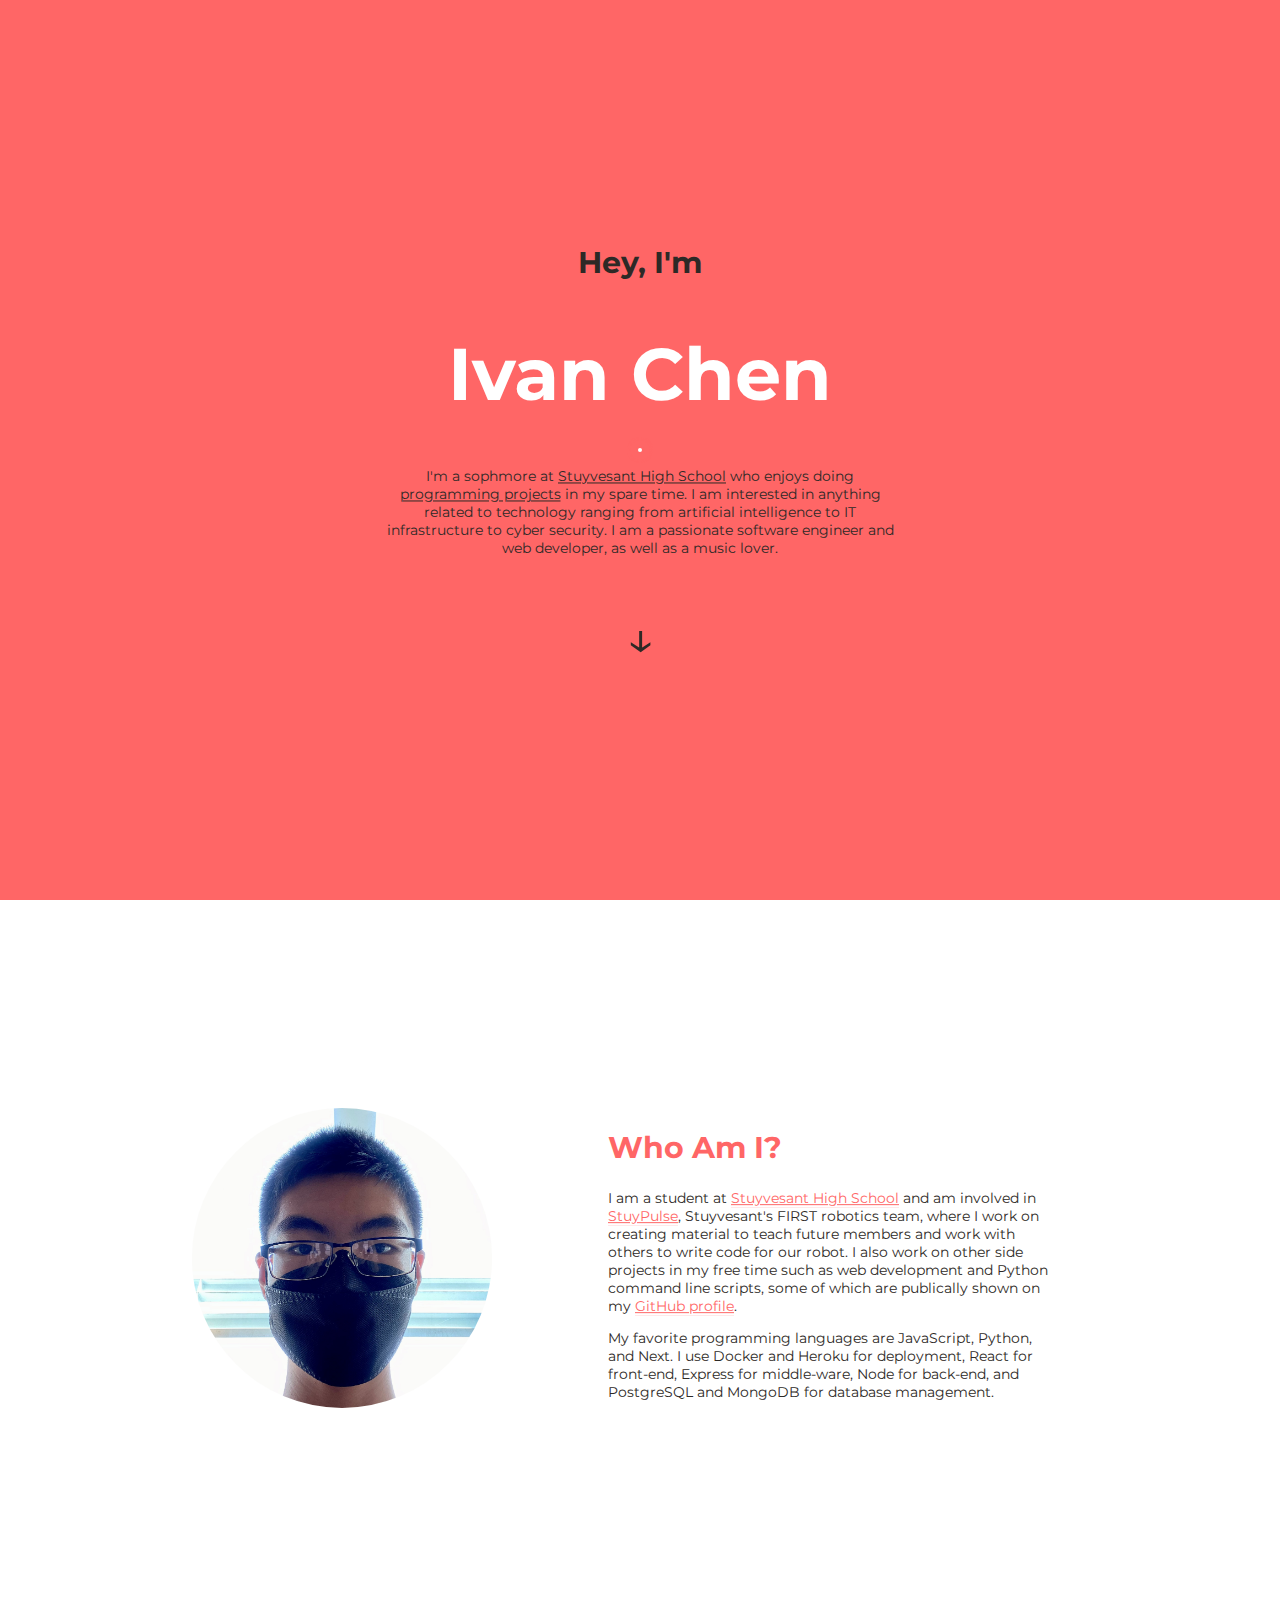
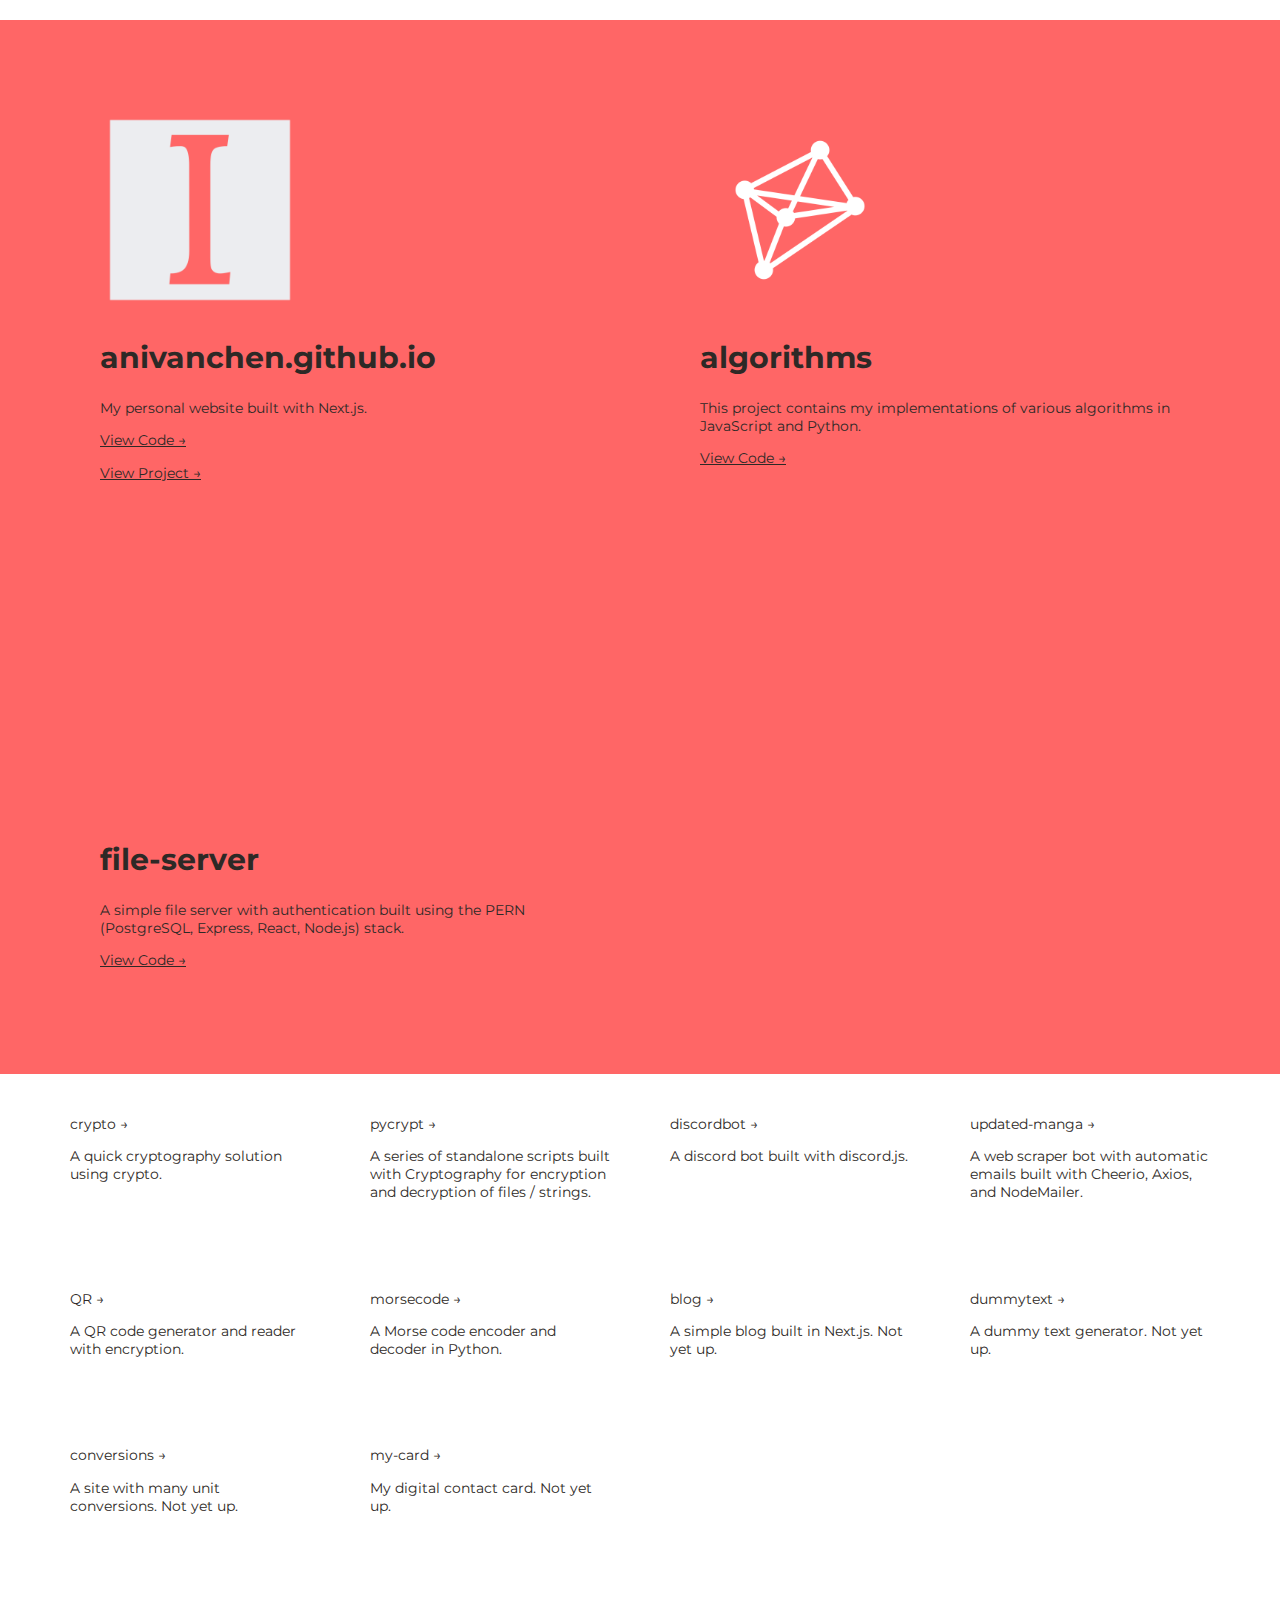
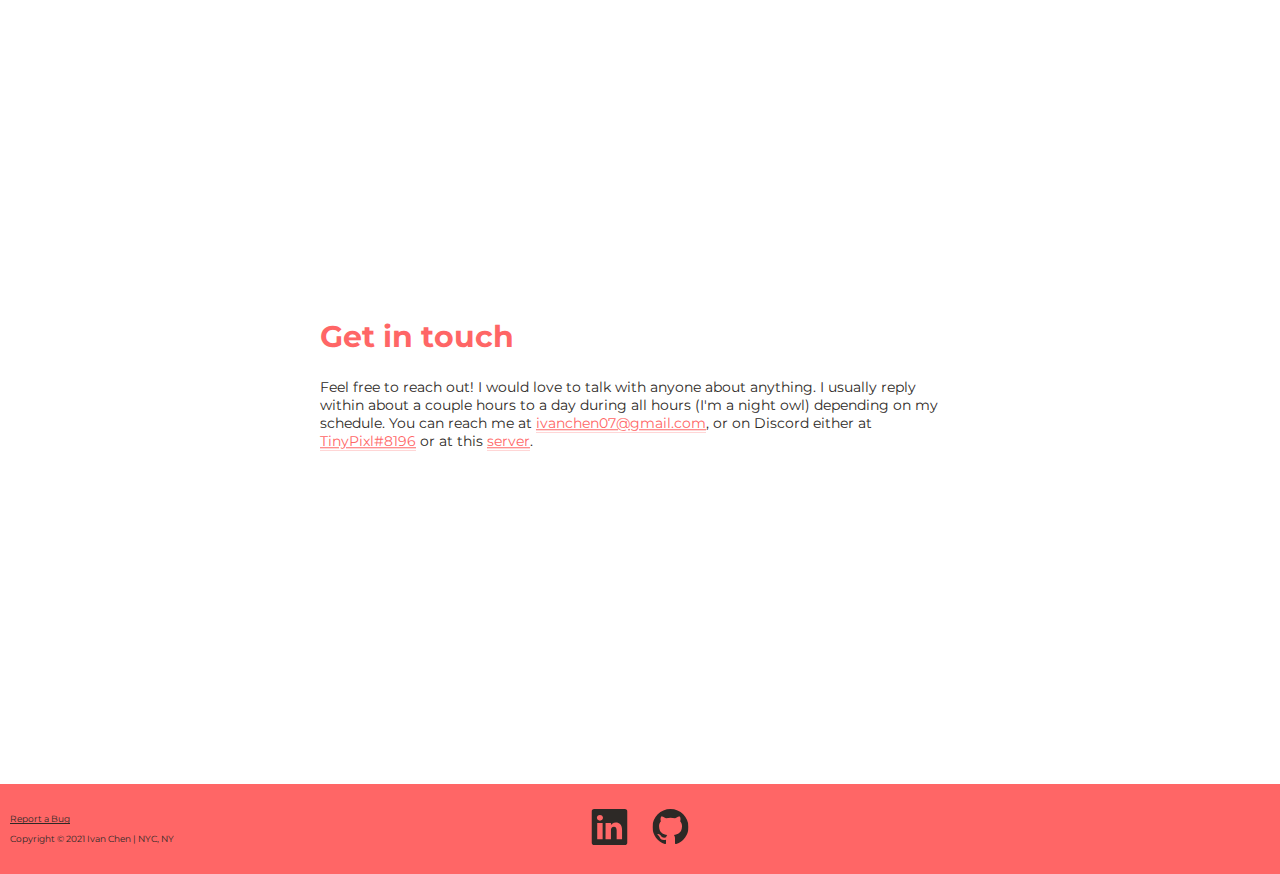
==== commit aa88e536: "Deploying to gh-pages from @ anivanchen/anivanchen.github.io@7f4e4b524585c46265de678da50c0cca5eb31b1" ====
--- a/index.html
+++ b/index.html
@@ -1 +1 @@
-<!DOCTYPE html><html><head><title>Ivan Chen</title><meta name="description" content="My portfolio. Built with Next.js and deployed on GitHub Pages."/><meta property="og:title" content="Ivan Chen"/><meta property="og:site_name" content="Ivan Chen"/><meta property="og:description" content="My portfolio. Built with Next.js and deployed on GitHub Pages."/><meta property="og:url" content="https://anivanchen.github.io/"/><meta property="og:image" content="https://anivanchen.github.io/seoimage.png"/><meta property="og:type" content="website"/><link rel="icon" href="/favicon.ico"/><meta name="google-site-verification" content="X4_LgSQJICGZZM7kYShP-XXRpkoEc4Oy9l2vmo1JW_w"/><meta name="twitter:card" content="summary"/><meta name="twitter:creator" content="anivanchen_"/><meta name="viewport" content="width=device-width, initial-scale=1"/><meta charSet="utf-8"/><meta name="next-head-count" content="14"/><link rel="preload" href="/_next/static/css/66ad16ece291973e91f3.css" as="style"/><link rel="stylesheet" href="/_next/static/css/66ad16ece291973e91f3.css" data-n-g=""/><link rel="preload" href="/_next/static/css/29eeb3351d5c237ab9b3.css" as="style"/><link rel="stylesheet" href="/_next/static/css/29eeb3351d5c237ab9b3.css" data-n-p=""/><noscript data-n-css=""></noscript><script defer="" nomodule="" src="/_next/static/chunks/polyfills-a40ef1678bae11e696dba45124eadd70.js"></script><script src="/_next/static/chunks/webpack-fb76148cfcfb42ca18eb.js" defer=""></script><script src="/_next/static/chunks/framework-895f067827ebe11ffe45.js" defer=""></script><script src="/_next/static/chunks/main-62b8caa3ccc47893b147.js" defer=""></script><script src="/_next/static/chunks/pages/_app-a4b14049e3d0e9a003bc.js" defer=""></script><script src="/_next/static/chunks/pages/index-171b8045a9e469499f8f.js" defer=""></script><script src="/_next/static/o15U_k3fkcmq2JAJH3pz4/_buildManifest.js" defer=""></script><script src="/_next/static/o15U_k3fkcmq2JAJH3pz4/_ssgManifest.js" defer=""></script></head><body><div id="__next"><div class="Home_container__1EcsU"><div style="left:nullpx;top:nullpx" class="Home_ring__87c4o"></div><div style="left:nullpx;top:nullpx" class="Home_dot__QE51i"></div><div class="Home_opening__WzZ9S"><div class="Home_centered__3I-GP"><h2>Hey, I&#x27;m</h2><h1 class="Home_white__Aw9X7">Ivan Chen</h1><p>I&#x27;m a sophmore at <a href="https://stuy.enschool.org" class="Home_link__mABeA"> Stuyvesant High School</a> <!-- --> <!-- -->who enjoys doing <a href="#projects" class="Home_link__mABeA">programming projects</a> <!-- -->in my spare time. I am interested in anything related to technology ranging from artificial intelligence to IT infrastructure to cyber security. I am a passionate software engineer and web developer, as well as a music lover.</p><a href="#about"><button>About</button></a><a href="#projects"><button>Projects</button></a><a href="#contact"><button>Contact</button></a><p class="Home_downArrow__1E58Q">↓</p></div></div><div class="Home_navbar__14ZRa" id="navbar"><ul class="Home_centered__3I-GP"><li><p><a href="#about" class="Home_link__mABeA">About</a></p></li><li><p><a href="#projects" class="Home_link__mABeA">Projects</a></p></li><li><p><a href="#contact" class="Home_link__mABeA">Contact</a></p></li><li><p><a href="/blog" class="Home_link__mABeA">Blog</a></p></li><li><p><a href="/resume.pdf" class="Home_link__mABeA">Resume</a></p></li></ul><div><a href="https://linkedin.com/in/anivanchen" class="Home_icon__3QFgh"><svg xmlns="http://www.w3.org/2000/svg" width="36" height="36" fill="currentColor" viewBox="0 0 16 16"><path d="M0 1.146C0 .513.526 0 1.175 0h13.65C15.474 0 16 .513 16 1.146v13.708c0 .633-.526 1.146-1.175 1.146H1.175C.526 16 0 15.487 0 14.854V1.146zm4.943 12.248V6.169H2.542v7.225h2.401zm-1.2-8.212c.837 0 1.358-.554 1.358-1.248-.015-.709-.52-1.248-1.342-1.248-.822 0-1.359.54-1.359 1.248 0 .694.521 1.248 1.327 1.248h.016zm4.908 8.212V9.359c0-.216.016-.432.08-.586.173-.431.568-.878 1.232-.878.869 0 1.216.662 1.216 1.634v3.865h2.401V9.25c0-2.22-1.184-3.252-2.764-3.252-1.274 0-1.845.7-2.165 1.193v.025h-.016a5.54 5.54 0 0 1 .016-.025V6.169h-2.4c.03.678 0 7.225 0 7.225h2.4z"></path></svg></a><a href="https://github.com/anivanchen" class="Home_icon__3QFgh"><svg xmlns="http://www.w3.org/2000/svg" width="36" height="36" fill="currentColor" viewBox="0 0 16 16"><path d="M8 0C3.58 0 0 3.58 0 8c0 3.54 2.29 6.53 5.47 7.59.4.07.55-.17.55-.38 0-.19-.01-.82-.01-1.49-2.01.37-2.53-.49-2.69-.94-.09-.23-.48-.94-.82-1.13-.28-.15-.68-.52-.01-.53.63-.01 1.08.58 1.23.82.72 1.21 1.87.87 2.33.66.07-.52.28-.87.51-1.07-1.78-.2-3.64-.89-3.64-3.95 0-.87.31-1.59.82-2.15-.08-.2-.36-1.02.08-2.12 0 0 .67-.21 2.2.82.64-.18 1.32-.27 2-.27.68 0 1.36.09 2 .27 1.53-1.04 2.2-.82 2.2-.82.44 1.1.16 1.92.08 2.12.51.56.82 1.27.82 2.15 0 3.07-1.87 3.75-3.65 3.95.29.25.54.73.54 1.48 0 1.07-.01 1.93-.01 2.2 0 .21.15.46.55.38A8.012 8.012 0 0 0 16 8c0-4.42-3.58-8-8-8z"></path></svg></a></div></div><a id="about"></a><div class="Home_about__3PaLB"><div class="Home_aboutImage__1Q4Fi"><img src="/ivantwo.png" width="300" height="300" alt="Ivan Chen" id="aboutImg"/></div><div class="Home_centered__3I-GP"><h2 class="Home_red__3k-sp">Who Am I?</h2><p>I am a student at <!-- --> <a href="https://stuy.enschool.org" class="Home_red__3k-sp Home_link__mABeA">Stuyvesant High School</a> <!-- --> and am involved in <a href="https://stuypulse.com" class="Home_red__3k-sp Home_link__mABeA">StuyPulse</a>, Stuyvesant&#x27;s FIRST robotics team, where I work on creating material to teach future members and work with others to write code for our robot. I also work on other side projects in my free time such as web development and Python command line scripts, some of which are publically shown on my <!-- --> <a href="https://github.com/anivanchen" class="Home_red__3k-sp Home_link__mABeA">GitHub profile</a>.</p><p>My favorite programming languages are JavaScript, Python, and Next. I use Docker and Heroku for deployment, React for front-end, Express for middle-ware, Node for back-end, and PostgreSQL and MongoDB for database management.</p></div></div><a id="projects"></a><div class="Home_highlightProjects__sfomM"><div class="Home_grid__2Ei2F"><div><div class="Home_projectImage__34yjw"><img src="/logo.png" width="200" height="200" alt=""/></div><h2>anivanchen.github.io</h2><p>My personal website built with Next.js.</p><p><a href="https://github.com/anivanchen/anivanchen.github.io" class="Home_link__mABeA">View Code →</a></p><p><a href="https://anivanchen.github.io" class="Home_link__mABeA">View Project →</a></p></div><div><div class="Home_projectImage__34yjw"><img src="/algorithms.png" width="200" height="200" alt=""/></div><h2>algorithms</h2><p>This project contains my implementations of various algorithms in JavaScript and Python.</p><p><a href="https://github.com/anivanchen/algorithms" class="Home_link__mABeA">View Code →</a></p></div><div><div class="Home_projectImage__34yjw"><div class="Home_placeholderImage__1sNQh"></div></div><h2>file-server</h2><p>A simple file server with authentication built using the PERN (PostgreSQL, Express, React, Node.js) stack.</p><p><a href="https://github.com/anivanchen/file-server" class="Home_link__mABeA">View Code →</a></p></div></div></div><div class="Home_smallProjects__3wYxa"><div class="Home_grid__2Ei2F"><div class="Home_smallProject__3uZDP"><a href="https://github.com/anivanchen/crypto"><p>crypto →</p><p>A quick cryptography solution using crypto.</p></a></div><div class="Home_smallProject__3uZDP"><a href="https://github.com/anivanchen/pycrypt"><p>pycrypt →</p><p>A series of standalone scripts built with Cryptography for encryption and decryption of files / strings.</p></a></div><div class="Home_smallProject__3uZDP"><a href="https://github.com/anivanchen/discordbot-public"><p>discordbot →</p><p>A discord bot built with discord.js.</p></a></div><div class="Home_smallProject__3uZDP"><a href="https://github.com/anivanchen/updated-manga"><p>updated-manga →</p><p>A web scraper bot with automatic emails built with Cheerio, Axios, and NodeMailer.</p></a></div><div class="Home_smallProject__3uZDP"><a href="https://github.com/anivanchen/QR"><p>QR →</p><p>A QR code generator and reader with encryption.</p></a></div><div class="Home_smallProject__3uZDP"><a href="https://github.com/anivanchen/morsecode"><p>morsecode →</p><p>A Morse code encoder and decoder in Python.</p></a></div><div class="Home_smallProject__3uZDP"><a href="https://github.com/anivanchen/blog"><p>blog →</p><p>A simple blog made with React, Next, GraphQL, and SQLite.</p></a></div><div class="Home_smallProject__3uZDP"><a href="https://github.com/anivanchen/dummytext"><p>dummytext →</p><p>A dummy text generator.</p></a></div><div class="Home_smallProject__3uZDP"><a href="https://github.com/anivanchen/conversions"><p>conversions →</p><p>A site with many unit conversions.</p></a></div><div class="Home_smallProject__3uZDP"><a href="https://github.com/anivanchen/my-card"><p>my-card →</p><p>My digital contact card.</p></a></div></div></div><div class="Home_contact__2V07w"><a id="contact"></a><div class="Home_centered__3I-GP"><h2 class="Home_red__3k-sp">Get in touch</h2><p>Feel free to reach out! I would love to talk with anyone about anything. I usually reply within about a couple hours to a day during all hours (I&#x27;m a night owl) depending on my schedule. You can reach me at <!-- --> <a href="mailto:ivanchen07@gmail.com" class="Home_red__3k-sp Home_link__mABeA">ivanchen07@gmail.com</a>, or on Discord either at <!-- --> <a href="https://discordapp.com/channels/@me/822130958148435980/" class="Home_red__3k-sp Home_link__mABeA">TinyPixl#8196</a> <!-- -->or at this <a href="https://discord.gg/YWtm6Q7JQP" class="Home_red__3k-sp Home_link__mABeA">server</a>.</p></div></div><footer class="Home_footer__1WdhD"><div class="Home_centered__3I-GP"><a href="https://linkedin.com/in/anivanchen" class="Home_icon__3QFgh"><svg xmlns="http://www.w3.org/2000/svg" width="36" height="36" fill="currentColor" viewBox="0 0 16 16"><path d="M0 1.146C0 .513.526 0 1.175 0h13.65C15.474 0 16 .513 16 1.146v13.708c0 .633-.526 1.146-1.175 1.146H1.175C.526 16 0 15.487 0 14.854V1.146zm4.943 12.248V6.169H2.542v7.225h2.401zm-1.2-8.212c.837 0 1.358-.554 1.358-1.248-.015-.709-.52-1.248-1.342-1.248-.822 0-1.359.54-1.359 1.248 0 .694.521 1.248 1.327 1.248h.016zm4.908 8.212V9.359c0-.216.016-.432.08-.586.173-.431.568-.878 1.232-.878.869 0 1.216.662 1.216 1.634v3.865h2.401V9.25c0-2.22-1.184-3.252-2.764-3.252-1.274 0-1.845.7-2.165 1.193v.025h-.016a5.54 5.54 0 0 1 .016-.025V6.169h-2.4c.03.678 0 7.225 0 7.225h2.4z"></path></svg></a><a href="https://github.com/anivanchen"><svg xmlns="http://www.w3.org/2000/svg" width="36" height="36" fill="currentColor" viewBox="0 0 16 16"><path d="M8 0C3.58 0 0 3.58 0 8c0 3.54 2.29 6.53 5.47 7.59.4.07.55-.17.55-.38 0-.19-.01-.82-.01-1.49-2.01.37-2.53-.49-2.69-.94-.09-.23-.48-.94-.82-1.13-.28-.15-.68-.52-.01-.53.63-.01 1.08.58 1.23.82.72 1.21 1.87.87 2.33.66.07-.52.28-.87.51-1.07-1.78-.2-3.64-.89-3.64-3.95 0-.87.31-1.59.82-2.15-.08-.2-.36-1.02.08-2.12 0 0 .67-.21 2.2.82.64-.18 1.32-.27 2-.27.68 0 1.36.09 2 .27 1.53-1.04 2.2-.82 2.2-.82.44 1.1.16 1.92.08 2.12.51.56.82 1.27.82 2.15 0 3.07-1.87 3.75-3.65 3.95.29.25.54.73.54 1.48 0 1.07-.01 1.93-.01 2.2 0 .21.15.46.55.38A8.012 8.012 0 0 0 16 8c0-4.42-3.58-8-8-8z"></path></svg></a></div><div class="Home_footerCentered__1vjsy"><p><a href="https://github.com/anivanchen/anivanchen.github.io/issues" class="Home_link__mABeA">Report a Bug</a></p><p>Copyright © 2021 Ivan Chen | NYC, NY</p></div></footer></div></div><script id="__NEXT_DATA__" type="application/json">{"props":{"pageProps":{}},"page":"/","query":{},"buildId":"o15U_k3fkcmq2JAJH3pz4","nextExport":true,"autoExport":true,"isFallback":false,"scriptLoader":[]}</script></body></html>+<!DOCTYPE html><html><head><title>Ivan Chen</title><meta name="description" content="My portfolio. Built with Next.js and deployed on GitHub Pages."/><meta property="og:title" content="Ivan Chen"/><meta property="og:site_name" content="Ivan Chen"/><meta property="og:description" content="My portfolio. Built with Next.js and deployed on GitHub Pages."/><meta property="og:url" content="https://anivanchen.github.io/"/><meta property="og:image" content="https://anivanchen.github.io/seoimage.png"/><meta property="og:type" content="website"/><link rel="icon" href="/favicon.ico"/><meta name="google-site-verification" content="X4_LgSQJICGZZM7kYShP-XXRpkoEc4Oy9l2vmo1JW_w"/><meta name="twitter:card" content="summary"/><meta name="twitter:creator" content="anivanchen_"/><meta name="viewport" content="width=device-width, initial-scale=1"/><meta charSet="utf-8"/><meta name="next-head-count" content="14"/><link rel="preload" href="/_next/static/css/8793d8a45b8227a4797e.css" as="style"/><link rel="stylesheet" href="/_next/static/css/8793d8a45b8227a4797e.css" data-n-g=""/><link rel="preload" href="/_next/static/css/2f64b14209ebe3d77e71.css" as="style"/><link rel="stylesheet" href="/_next/static/css/2f64b14209ebe3d77e71.css" data-n-p=""/><noscript data-n-css=""></noscript><script defer="" nomodule="" src="/_next/static/chunks/polyfills-a40ef1678bae11e696dba45124eadd70.js"></script><script src="/_next/static/chunks/webpack-fb76148cfcfb42ca18eb.js" defer=""></script><script src="/_next/static/chunks/framework-895f067827ebe11ffe45.js" defer=""></script><script src="/_next/static/chunks/main-62b8caa3ccc47893b147.js" defer=""></script><script src="/_next/static/chunks/pages/_app-a4b14049e3d0e9a003bc.js" defer=""></script><script src="/_next/static/chunks/pages/index-19fedbbf7354707e3f33.js" defer=""></script><script src="/_next/static/i98PJRpu6AxXdiMBW34Sa/_buildManifest.js" defer=""></script><script src="/_next/static/i98PJRpu6AxXdiMBW34Sa/_ssgManifest.js" defer=""></script></head><body><div id="__next"><div class="Home_container__1EcsU"><div style="left:nullpx;top:nullpx" class="Home_ring__87c4o"></div><div style="left:nullpx;top:nullpx" class="Home_dot__QE51i"></div><div class="Home_opening__WzZ9S"><div class="Home_centered__3I-GP"><h2>Hey, I&#x27;m</h2><h1 class="Home_white__Aw9X7">Ivan Chen</h1><p>I&#x27;m a sophmore at <a href="https://stuy.enschool.org" class="Home_link__mABeA"> Stuyvesant High School</a> <!-- --> <!-- -->who enjoys doing <a href="#projects" class="Home_link__mABeA">programming projects</a> <!-- -->in my spare time. I am interested in anything related to technology ranging from artificial intelligence to IT infrastructure to cyber security. I am a passionate software engineer and web developer, as well as a music lover.</p><a href="#about"><button>About</button></a><a href="#projects"><button>Projects</button></a><a href="#contact"><button>Contact</button></a><p class="Home_downArrow__1E58Q">↓</p></div></div><div class="Home_navbar__14ZRa" id="navbar"><ul class="Home_centered__3I-GP"><li><p><a href="#about" class="Home_link__mABeA">About</a></p></li><li><p><a href="#projects" class="Home_link__mABeA">Projects</a></p></li><li><p><a href="#contact" class="Home_link__mABeA">Contact</a></p></li><li><p><a href="/blog" class="Home_link__mABeA">Blog</a></p></li><li><p><a href="/resume.pdf" class="Home_link__mABeA">Resume</a></p></li></ul><div><a href="https://linkedin.com/in/anivanchen" class="Home_icon__3QFgh"><svg xmlns="http://www.w3.org/2000/svg" width="36" height="36" fill="currentColor" viewBox="0 0 16 16"><path d="M0 1.146C0 .513.526 0 1.175 0h13.65C15.474 0 16 .513 16 1.146v13.708c0 .633-.526 1.146-1.175 1.146H1.175C.526 16 0 15.487 0 14.854V1.146zm4.943 12.248V6.169H2.542v7.225h2.401zm-1.2-8.212c.837 0 1.358-.554 1.358-1.248-.015-.709-.52-1.248-1.342-1.248-.822 0-1.359.54-1.359 1.248 0 .694.521 1.248 1.327 1.248h.016zm4.908 8.212V9.359c0-.216.016-.432.08-.586.173-.431.568-.878 1.232-.878.869 0 1.216.662 1.216 1.634v3.865h2.401V9.25c0-2.22-1.184-3.252-2.764-3.252-1.274 0-1.845.7-2.165 1.193v.025h-.016a5.54 5.54 0 0 1 .016-.025V6.169h-2.4c.03.678 0 7.225 0 7.225h2.4z"></path></svg></a><a href="https://github.com/anivanchen" class="Home_icon__3QFgh"><svg xmlns="http://www.w3.org/2000/svg" width="36" height="36" fill="currentColor" viewBox="0 0 16 16"><path d="M8 0C3.58 0 0 3.58 0 8c0 3.54 2.29 6.53 5.47 7.59.4.07.55-.17.55-.38 0-.19-.01-.82-.01-1.49-2.01.37-2.53-.49-2.69-.94-.09-.23-.48-.94-.82-1.13-.28-.15-.68-.52-.01-.53.63-.01 1.08.58 1.23.82.72 1.21 1.87.87 2.33.66.07-.52.28-.87.51-1.07-1.78-.2-3.64-.89-3.64-3.95 0-.87.31-1.59.82-2.15-.08-.2-.36-1.02.08-2.12 0 0 .67-.21 2.2.82.64-.18 1.32-.27 2-.27.68 0 1.36.09 2 .27 1.53-1.04 2.2-.82 2.2-.82.44 1.1.16 1.92.08 2.12.51.56.82 1.27.82 2.15 0 3.07-1.87 3.75-3.65 3.95.29.25.54.73.54 1.48 0 1.07-.01 1.93-.01 2.2 0 .21.15.46.55.38A8.012 8.012 0 0 0 16 8c0-4.42-3.58-8-8-8z"></path></svg></a></div></div><a id="about"></a><div class="Home_about__3PaLB"><div class="Home_aboutImage__1Q4Fi"><img src="/ivantwo.png" width="300" height="300" alt="Ivan Chen" id="aboutImg"/></div><div class="Home_centered__3I-GP"><h2 class="Home_red__3k-sp">Who Am I?</h2><p>I am a student at <!-- --> <a href="https://stuy.enschool.org" class="Home_red__3k-sp Home_link__mABeA">Stuyvesant High School</a> <!-- --> and am involved in <a href="https://stuypulse.com" class="Home_red__3k-sp Home_link__mABeA">StuyPulse</a>, Stuyvesant&#x27;s FIRST robotics team, where I work on creating material to teach future members and work with others to write code for our robot. I also work on other side projects in my free time such as web development and Python command line scripts, some of which are publically shown on my <!-- --> <a href="https://github.com/anivanchen" class="Home_red__3k-sp Home_link__mABeA">GitHub profile</a>.</p><p>My favorite programming languages are JavaScript, Python, and Next. I use Docker and Heroku for deployment, React for front-end, Express for middle-ware, Node for back-end, and PostgreSQL and MongoDB for database management.</p></div></div><a id="projects"></a><div class="Home_highlightProjects__sfomM"><div class="Home_grid__2Ei2F"><div><div class="Home_projectImage__34yjw"><img src="/logo.png" width="200" height="200" alt=""/></div><h2>anivanchen.github.io</h2><p>My personal website built with Next.js.</p><p><a href="https://github.com/anivanchen/anivanchen.github.io" class="Home_link__mABeA">View Code →</a></p><p><a href="https://anivanchen.github.io" class="Home_link__mABeA">View Project →</a></p></div><div><div class="Home_projectImage__34yjw"><img src="/algorithms.png" width="200" height="200" alt=""/></div><h2>algorithms</h2><p>This project contains my implementations of various algorithms in JavaScript and Python.</p><p><a href="https://github.com/anivanchen/algorithms" class="Home_link__mABeA">View Code →</a></p></div><div><div class="Home_projectImage__34yjw"><div class="Home_placeholderImage__1sNQh"></div></div><h2>file-server</h2><p>A simple file server with authentication built using the PERN (PostgreSQL, Express, React, Node.js) stack.</p><p><a href="https://github.com/anivanchen/file-server" class="Home_link__mABeA">View Code →</a></p></div></div></div><div class="Home_smallProjects__3wYxa"><div class="Home_grid__2Ei2F"><div class="Home_smallProject__3uZDP"><a href="https://github.com/anivanchen/crypto"><p>crypto →</p><p>A quick cryptography solution using crypto.</p></a></div><div class="Home_smallProject__3uZDP"><a href="https://github.com/anivanchen/pycrypt"><p>pycrypt →</p><p>A series of standalone scripts built with Cryptography for encryption and decryption of files / strings.</p></a></div><div class="Home_smallProject__3uZDP"><a href="https://github.com/anivanchen/discordbot-public"><p>discordbot →</p><p>A discord bot built with discord.js.</p></a></div><div class="Home_smallProject__3uZDP"><a href="https://github.com/anivanchen/updated-manga"><p>updated-manga →</p><p>A web scraper bot with automatic emails built with Cheerio, Axios, and NodeMailer.</p></a></div><div class="Home_smallProject__3uZDP"><a href="https://github.com/anivanchen/QR"><p>QR →</p><p>A QR code generator and reader with encryption.</p></a></div><div class="Home_smallProject__3uZDP"><a href="https://github.com/anivanchen/morsecode"><p>morsecode →</p><p>A Morse code encoder and decoder in Python.</p></a></div><div class="Home_smallProject__3uZDP"><a href="https://github.com/anivanchen/blog"><p>blog →</p><p>A simple blog built in Next.js. Not yet up.</p></a></div><div class="Home_smallProject__3uZDP"><a href="https://github.com/anivanchen/dummytext"><p>dummytext →</p><p>A dummy text generator. Not yet up.</p></a></div><div class="Home_smallProject__3uZDP"><a href="https://github.com/anivanchen/conversions"><p>conversions →</p><p>A site with many unit conversions. Not yet up.</p></a></div><div class="Home_smallProject__3uZDP"><a href="https://github.com/anivanchen/my-card"><p>my-card →</p><p>My digital contact card. Not yet up.</p></a></div></div></div><div class="Home_contact__2V07w"><a id="contact"></a><div class="Home_centered__3I-GP"><h2 class="Home_red__3k-sp">Get in touch</h2><p>Feel free to reach out! I would love to talk with anyone about anything. I usually reply within about a couple hours to a day during all hours (I&#x27;m a night owl) depending on my schedule. You can reach me at <!-- --> <a href="mailto:ivanchen07@gmail.com" class="Home_red__3k-sp Home_link__mABeA">ivanchen07@gmail.com</a>, or on Discord either at <!-- --> <a href="https://discordapp.com/channels/@me/822130958148435980/" class="Home_red__3k-sp Home_link__mABeA">TinyPixl#8196</a> <!-- -->or at this <a href="https://discord.gg/YWtm6Q7JQP" class="Home_red__3k-sp Home_link__mABeA">server</a>.</p></div></div><footer class="Home_footer__1WdhD"><div class="Home_centered__3I-GP"><a href="https://linkedin.com/in/anivanchen" class="Home_icon__3QFgh"><svg xmlns="http://www.w3.org/2000/svg" width="36" height="36" fill="currentColor" viewBox="0 0 16 16"><path d="M0 1.146C0 .513.526 0 1.175 0h13.65C15.474 0 16 .513 16 1.146v13.708c0 .633-.526 1.146-1.175 1.146H1.175C.526 16 0 15.487 0 14.854V1.146zm4.943 12.248V6.169H2.542v7.225h2.401zm-1.2-8.212c.837 0 1.358-.554 1.358-1.248-.015-.709-.52-1.248-1.342-1.248-.822 0-1.359.54-1.359 1.248 0 .694.521 1.248 1.327 1.248h.016zm4.908 8.212V9.359c0-.216.016-.432.08-.586.173-.431.568-.878 1.232-.878.869 0 1.216.662 1.216 1.634v3.865h2.401V9.25c0-2.22-1.184-3.252-2.764-3.252-1.274 0-1.845.7-2.165 1.193v.025h-.016a5.54 5.54 0 0 1 .016-.025V6.169h-2.4c.03.678 0 7.225 0 7.225h2.4z"></path></svg></a><a href="https://github.com/anivanchen"><svg xmlns="http://www.w3.org/2000/svg" width="36" height="36" fill="currentColor" viewBox="0 0 16 16"><path d="M8 0C3.58 0 0 3.58 0 8c0 3.54 2.29 6.53 5.47 7.59.4.07.55-.17.55-.38 0-.19-.01-.82-.01-1.49-2.01.37-2.53-.49-2.69-.94-.09-.23-.48-.94-.82-1.13-.28-.15-.68-.52-.01-.53.63-.01 1.08.58 1.23.82.72 1.21 1.87.87 2.33.66.07-.52.28-.87.51-1.07-1.78-.2-3.64-.89-3.64-3.95 0-.87.31-1.59.82-2.15-.08-.2-.36-1.02.08-2.12 0 0 .67-.21 2.2.82.64-.18 1.32-.27 2-.27.68 0 1.36.09 2 .27 1.53-1.04 2.2-.82 2.2-.82.44 1.1.16 1.92.08 2.12.51.56.82 1.27.82 2.15 0 3.07-1.87 3.75-3.65 3.95.29.25.54.73.54 1.48 0 1.07-.01 1.93-.01 2.2 0 .21.15.46.55.38A8.012 8.012 0 0 0 16 8c0-4.42-3.58-8-8-8z"></path></svg></a></div><div class="Home_footerCentered__1vjsy"><p><a href="https://github.com/anivanchen/anivanchen.github.io/issues" class="Home_link__mABeA">Report a Bug</a></p><p>Copyright © 2021 Ivan Chen | NYC, NY</p></div></footer></div></div><script id="__NEXT_DATA__" type="application/json">{"props":{"pageProps":{}},"page":"/","query":{},"buildId":"i98PJRpu6AxXdiMBW34Sa","nextExport":true,"autoExport":true,"isFallback":false,"scriptLoader":[]}</script></body></html>--- a/_next/static/css/8793d8a45b8227a4797e.css
+++ b/_next/static/css/8793d8a45b8227a4797e.css
@@ -0,0 +1 @@
+@import url(https://fonts.googleapis.com/css2?family=Montserrat&display=swap);body,html{padding:0;margin:0;overflow-x:hidden;-ms-overflow-style:none;scrollbar-width:none;scroll-behavior:smooth;font-family:Montserrat,sans-serif;background-color:var(--white)}html::-webkit-scrollbar{display:none}a{color:inherit}p{font-size:-webkit-calc(1.3vh + .2vw);font-size:calc(1.3vh + .2vw)}h1{font-size:-webkit-calc(6vh + 1.5vw);font-size:calc(6vh + 1.5vw)}h2{font-size:-webkit-calc(2.3vh + .7vw);font-size:calc(2.3vh + .7vw)}ul{list-style-type:none}li{float:left}li a{display:block;padding:4.25vh 30px}button{font-size:1.3vh;margin:25px;padding:10px 50px;border-radius:10px;border:none;-webkit-transition:-webkit-transform .3s ease;transition:-webkit-transform .3s ease;transition:transform .3s ease;transition:transform .3s ease,-webkit-transform .3s ease}button:hover{-webkit-transform:scale(1.05);transform:scale(1.05)}button:active{color:var(--red)}img{border-radius:50%}*{-webkit-box-sizing:border-box;-moz-box-sizing:border-box;box-sizing:border-box;--red:#f66;--white:#fff;color:#2d2926;cursor:none}@media screen and (max-width:1920px){button{display:none}}@media screen and (max-width:960px){*{text-align:center;cursor:auto!important}}--- a/_next/static/css/8793d8a45b8227a4797e.css
+++ b/_next/static/css/8793d8a45b8227a4797e.css
@@ -0,0 +1 @@
+@import url(https://fonts.googleapis.com/css2?family=Montserrat&display=swap);body,html{padding:0;margin:0;overflow-x:hidden;-ms-overflow-style:none;scrollbar-width:none;scroll-behavior:smooth;font-family:Montserrat,sans-serif;background-color:var(--white)}html::-webkit-scrollbar{display:none}a{color:inherit}p{font-size:-webkit-calc(1.3vh + .2vw);font-size:calc(1.3vh + .2vw)}h1{font-size:-webkit-calc(6vh + 1.5vw);font-size:calc(6vh + 1.5vw)}h2{font-size:-webkit-calc(2.3vh + .7vw);font-size:calc(2.3vh + .7vw)}ul{list-style-type:none}li{float:left}li a{display:block;padding:4.25vh 30px}button{font-size:1.3vh;margin:25px;padding:10px 50px;border-radius:10px;border:none;-webkit-transition:-webkit-transform .3s ease;transition:-webkit-transform .3s ease;transition:transform .3s ease;transition:transform .3s ease,-webkit-transform .3s ease}button:hover{-webkit-transform:scale(1.05);transform:scale(1.05)}button:active{color:var(--red)}img{border-radius:50%}*{-webkit-box-sizing:border-box;-moz-box-sizing:border-box;box-sizing:border-box;--red:#f66;--white:#fff;color:#2d2926;cursor:none}@media screen and (max-width:1920px){button{display:none}}@media screen and (max-width:960px){*{text-align:center;cursor:auto!important}}--- a/_next/static/css/2f64b14209ebe3d77e71.css
+++ b/_next/static/css/2f64b14209ebe3d77e71.css
@@ -0,0 +1 @@
+.Home_container__1EcsU{min-height:100vh;display:-moz-box;display:flex;-moz-box-orient:vertical;-moz-box-direction:normal;flex-direction:column;-moz-box-pack:center;justify-content:center;-moz-box-align:center;align-items:center}.Home_about__3PaLB,.Home_contact__2V07w,.Home_footer__1WdhD,.Home_highlightProjects__sfomM,.Home_opening__WzZ9S,.Home_smallProjects__3wYxa{width:100vw;position:relative}.Home_navbar__14ZRa{height:10vh;width:100vw;top:0;-moz-box-align:center;align-items:center;-moz-box-pack:right;justify-content:right;background-color:var(--red);z-index:2}.Home_opening__WzZ9S{height:100vh;text-align:center;background-color:var(--red)}.Home_about__3PaLB{height:80vh;display:-moz-box;display:flex;-moz-box-align:center;align-items:center}.Home_highlightProjects__sfomM{background-color:var(--red)}.Home_highlightProjects__sfomM .Home_grid__2Ei2F{display:grid;-moz-box-pack:center;justify-content:center;grid-template-columns:repeat(auto-fit,minmax(0,480px));grid-gap:120px;gap:120px;grid-row-gap:120px;row-gap:120px;padding-top:10vh;padding-bottom:10vh}.Home_smallProjects__3wYxa{padding-top:3vh;padding-bottom:5vh}.Home_smallProjects__3wYxa .Home_grid__2Ei2F{display:grid;-moz-box-pack:center;justify-content:center;grid-template-columns:repeat(auto-fit,minmax(0,240px));grid-gap:60px;gap:60px;grid-row-gap:60px;row-gap:60px}.Home_smallProject__3uZDP a{text-decoration:none}.Home_smallProject__3uZDP a:hover{text-decoration:underline}.Home_contact__2V07w{height:90vh;text-align:left}.Home_footer__1WdhD{height:10vh;display:-moz-box;display:flex;-moz-box-align:center;align-items:center;background-color:var(--red)}.Home_footer__1WdhD p{font-size:1vh;margin-left:10px}.Home_centered__3I-GP{margin:0;position:absolute;top:50%;left:50%;-webkit-transform:translate(-50%,-50%);transform:translate(-50%,-50%)}.Home_opening__WzZ9S .Home_centered__3I-GP{padding:10vw;-webkit-transform:translate(-50%,-47%);transform:translate(-50%,-47%)}.Home_about__3PaLB .Home_centered__3I-GP{margin:0;position:absolute;top:50%;left:65%;-webkit-transform:translate(-50%,-50%);transform:translate(-50%,-50%)}.Home_link__mABeA{text-decoration:underline;text-underline-offset:3px;position:relative;background-size:100% 200%;background-image:-webkit-gradient(linear,left top,left bottom,color-stop(50%,transparent),color-stop(50%,var(--red)));background-image:-webkit-linear-gradient(top,transparent 50%,var(--red) 50%);background-image:linear-gradient(to bottom,transparent 50%,var(--red) 50%);-webkit-transition:all .2s cubic-bezier(.445,.05,.55,.95);transition:all .2s cubic-bezier(.445,.05,.55,.95)}.Home_link__mABeA:hover{background-position:2px 100%;color:var(--white)}.Home_icon__3QFgh{margin-right:25px}.Home_downArrow__1E58Q{font-size:50px;-webkit-animation:Home_arrowBob__2165u 2s infinite;animation:Home_arrowBob__2165u 2s infinite}.Home_aboutImage__1Q4Fi{margin:15vw}.Home_projectImage__34yjw img{border-radius:25px}.Home_right__1Gpd-{transform:rotate(-45deg);-webkit-transform:rotate(-45deg)}.Home_down__2xK7u{transform:rotate(0deg);-webkit-transform:rotate(0deg)}.Home_red__3k-sp{color:var(--red)}.Home_white__Aw9X7{color:var(--white)}.Home_placeholderImage__1sNQh{width:200px;height:200px}.Home_ring__87c4o{width:25px;height:25px;-webkit-transition-duration:.1s;transition-duration:.1s;-webkit-transition-timing-function:ease-out;transition-timing-function:ease-out;will-change:width,height,transform,border}.Home_dot__QE51i,.Home_ring__87c4o{position:fixed;top:50%;left:50%;border:2px solid var(--red);border-radius:100%;-webkit-transform:translate(-50%,-50%);transform:translate(-50%,-50%);z-index:999;pointer-events:none}.Home_dot__QE51i{width:8px;height:8px;background-color:#fff}@media screen and (max-width:1280px){.Home_navbar__14ZRa{display:none!important}.Home_opening__WzZ9S .Home_centered__3I-GP{padding:5vw}.Home_link__mABeA{text-underline-offset:1px}}@media screen and (max-width:960px){.Home_opening__WzZ9S .Home_centered__3I-GP{padding:0}.Home_aboutImage__1Q4Fi,.Home_projectImage__34yjw{display:none}.Home_about__3PaLB .Home_centered__3I-GP{left:50%}.Home_footer__1WdhD{height:15vh}.Home_footerCentered__1vjsy{margin:0;position:absolute;top:80%;left:50%;-webkit-transform:translate(-50%,-50%);transform:translate(-50%,-50%)}.Home_footer__1WdhD .Home_centered__3I-GP{top:40%}.Home_footer__1WdhD p{margin-left:0}.Home_dot__QE51i,.Home_ring__87c4o{display:none}}@-webkit-keyframes Home_arrowBob__2165u{0%,20%,50%,80%,to{-webkit-transform:translateY(0);transform:translateY(0)}40%{-webkit-transform:translateY(-30px);transform:translateY(-30px)}60%{-webkit-transform:translateY(-15px);transform:translateY(-15px)}}@keyframes Home_arrowBob__2165u{0%,20%,50%,80%,to{-webkit-transform:translateY(0);transform:translateY(0)}40%{-webkit-transform:translateY(-30px);transform:translateY(-30px)}60%{-webkit-transform:translateY(-15px);transform:translateY(-15px)}}--- a/_next/static/css/2f64b14209ebe3d77e71.css
+++ b/_next/static/css/2f64b14209ebe3d77e71.css
@@ -0,0 +1 @@
+.Home_container__1EcsU{min-height:100vh;display:-moz-box;display:flex;-moz-box-orient:vertical;-moz-box-direction:normal;flex-direction:column;-moz-box-pack:center;justify-content:center;-moz-box-align:center;align-items:center}.Home_about__3PaLB,.Home_contact__2V07w,.Home_footer__1WdhD,.Home_highlightProjects__sfomM,.Home_opening__WzZ9S,.Home_smallProjects__3wYxa{width:100vw;position:relative}.Home_navbar__14ZRa{height:10vh;width:100vw;top:0;-moz-box-align:center;align-items:center;-moz-box-pack:right;justify-content:right;background-color:var(--red);z-index:2}.Home_opening__WzZ9S{height:100vh;text-align:center;background-color:var(--red)}.Home_about__3PaLB{height:80vh;display:-moz-box;display:flex;-moz-box-align:center;align-items:center}.Home_highlightProjects__sfomM{background-color:var(--red)}.Home_highlightProjects__sfomM .Home_grid__2Ei2F{display:grid;-moz-box-pack:center;justify-content:center;grid-template-columns:repeat(auto-fit,minmax(0,480px));grid-gap:120px;gap:120px;grid-row-gap:120px;row-gap:120px;padding-top:10vh;padding-bottom:10vh}.Home_smallProjects__3wYxa{padding-top:3vh;padding-bottom:5vh}.Home_smallProjects__3wYxa .Home_grid__2Ei2F{display:grid;-moz-box-pack:center;justify-content:center;grid-template-columns:repeat(auto-fit,minmax(0,240px));grid-gap:60px;gap:60px;grid-row-gap:60px;row-gap:60px}.Home_smallProject__3uZDP a{text-decoration:none}.Home_smallProject__3uZDP a:hover{text-decoration:underline}.Home_contact__2V07w{height:90vh;text-align:left}.Home_footer__1WdhD{height:10vh;display:-moz-box;display:flex;-moz-box-align:center;align-items:center;background-color:var(--red)}.Home_footer__1WdhD p{font-size:1vh;margin-left:10px}.Home_centered__3I-GP{margin:0;position:absolute;top:50%;left:50%;-webkit-transform:translate(-50%,-50%);transform:translate(-50%,-50%)}.Home_opening__WzZ9S .Home_centered__3I-GP{padding:10vw;-webkit-transform:translate(-50%,-47%);transform:translate(-50%,-47%)}.Home_about__3PaLB .Home_centered__3I-GP{margin:0;position:absolute;top:50%;left:65%;-webkit-transform:translate(-50%,-50%);transform:translate(-50%,-50%)}.Home_link__mABeA{text-decoration:underline;text-underline-offset:3px;position:relative;background-size:100% 200%;background-image:-webkit-gradient(linear,left top,left bottom,color-stop(50%,transparent),color-stop(50%,var(--red)));background-image:-webkit-linear-gradient(top,transparent 50%,var(--red) 50%);background-image:linear-gradient(to bottom,transparent 50%,var(--red) 50%);-webkit-transition:all .2s cubic-bezier(.445,.05,.55,.95);transition:all .2s cubic-bezier(.445,.05,.55,.95)}.Home_link__mABeA:hover{background-position:2px 100%;color:var(--white)}.Home_icon__3QFgh{margin-right:25px}.Home_downArrow__1E58Q{font-size:50px;-webkit-animation:Home_arrowBob__2165u 2s infinite;animation:Home_arrowBob__2165u 2s infinite}.Home_aboutImage__1Q4Fi{margin:15vw}.Home_projectImage__34yjw img{border-radius:25px}.Home_right__1Gpd-{transform:rotate(-45deg);-webkit-transform:rotate(-45deg)}.Home_down__2xK7u{transform:rotate(0deg);-webkit-transform:rotate(0deg)}.Home_red__3k-sp{color:var(--red)}.Home_white__Aw9X7{color:var(--white)}.Home_placeholderImage__1sNQh{width:200px;height:200px}.Home_ring__87c4o{width:25px;height:25px;-webkit-transition-duration:.1s;transition-duration:.1s;-webkit-transition-timing-function:ease-out;transition-timing-function:ease-out;will-change:width,height,transform,border}.Home_dot__QE51i,.Home_ring__87c4o{position:fixed;top:50%;left:50%;border:2px solid var(--red);border-radius:100%;-webkit-transform:translate(-50%,-50%);transform:translate(-50%,-50%);z-index:999;pointer-events:none}.Home_dot__QE51i{width:8px;height:8px;background-color:#fff}@media screen and (max-width:1280px){.Home_navbar__14ZRa{display:none!important}.Home_opening__WzZ9S .Home_centered__3I-GP{padding:5vw}.Home_link__mABeA{text-underline-offset:1px}}@media screen and (max-width:960px){.Home_opening__WzZ9S .Home_centered__3I-GP{padding:0}.Home_aboutImage__1Q4Fi,.Home_projectImage__34yjw{display:none}.Home_about__3PaLB .Home_centered__3I-GP{left:50%}.Home_footer__1WdhD{height:15vh}.Home_footerCentered__1vjsy{margin:0;position:absolute;top:80%;left:50%;-webkit-transform:translate(-50%,-50%);transform:translate(-50%,-50%)}.Home_footer__1WdhD .Home_centered__3I-GP{top:40%}.Home_footer__1WdhD p{margin-left:0}.Home_dot__QE51i,.Home_ring__87c4o{display:none}}@-webkit-keyframes Home_arrowBob__2165u{0%,20%,50%,80%,to{-webkit-transform:translateY(0);transform:translateY(0)}40%{-webkit-transform:translateY(-30px);transform:translateY(-30px)}60%{-webkit-transform:translateY(-15px);transform:translateY(-15px)}}@keyframes Home_arrowBob__2165u{0%,20%,50%,80%,to{-webkit-transform:translateY(0);transform:translateY(0)}40%{-webkit-transform:translateY(-30px);transform:translateY(-30px)}60%{-webkit-transform:translateY(-15px);transform:translateY(-15px)}}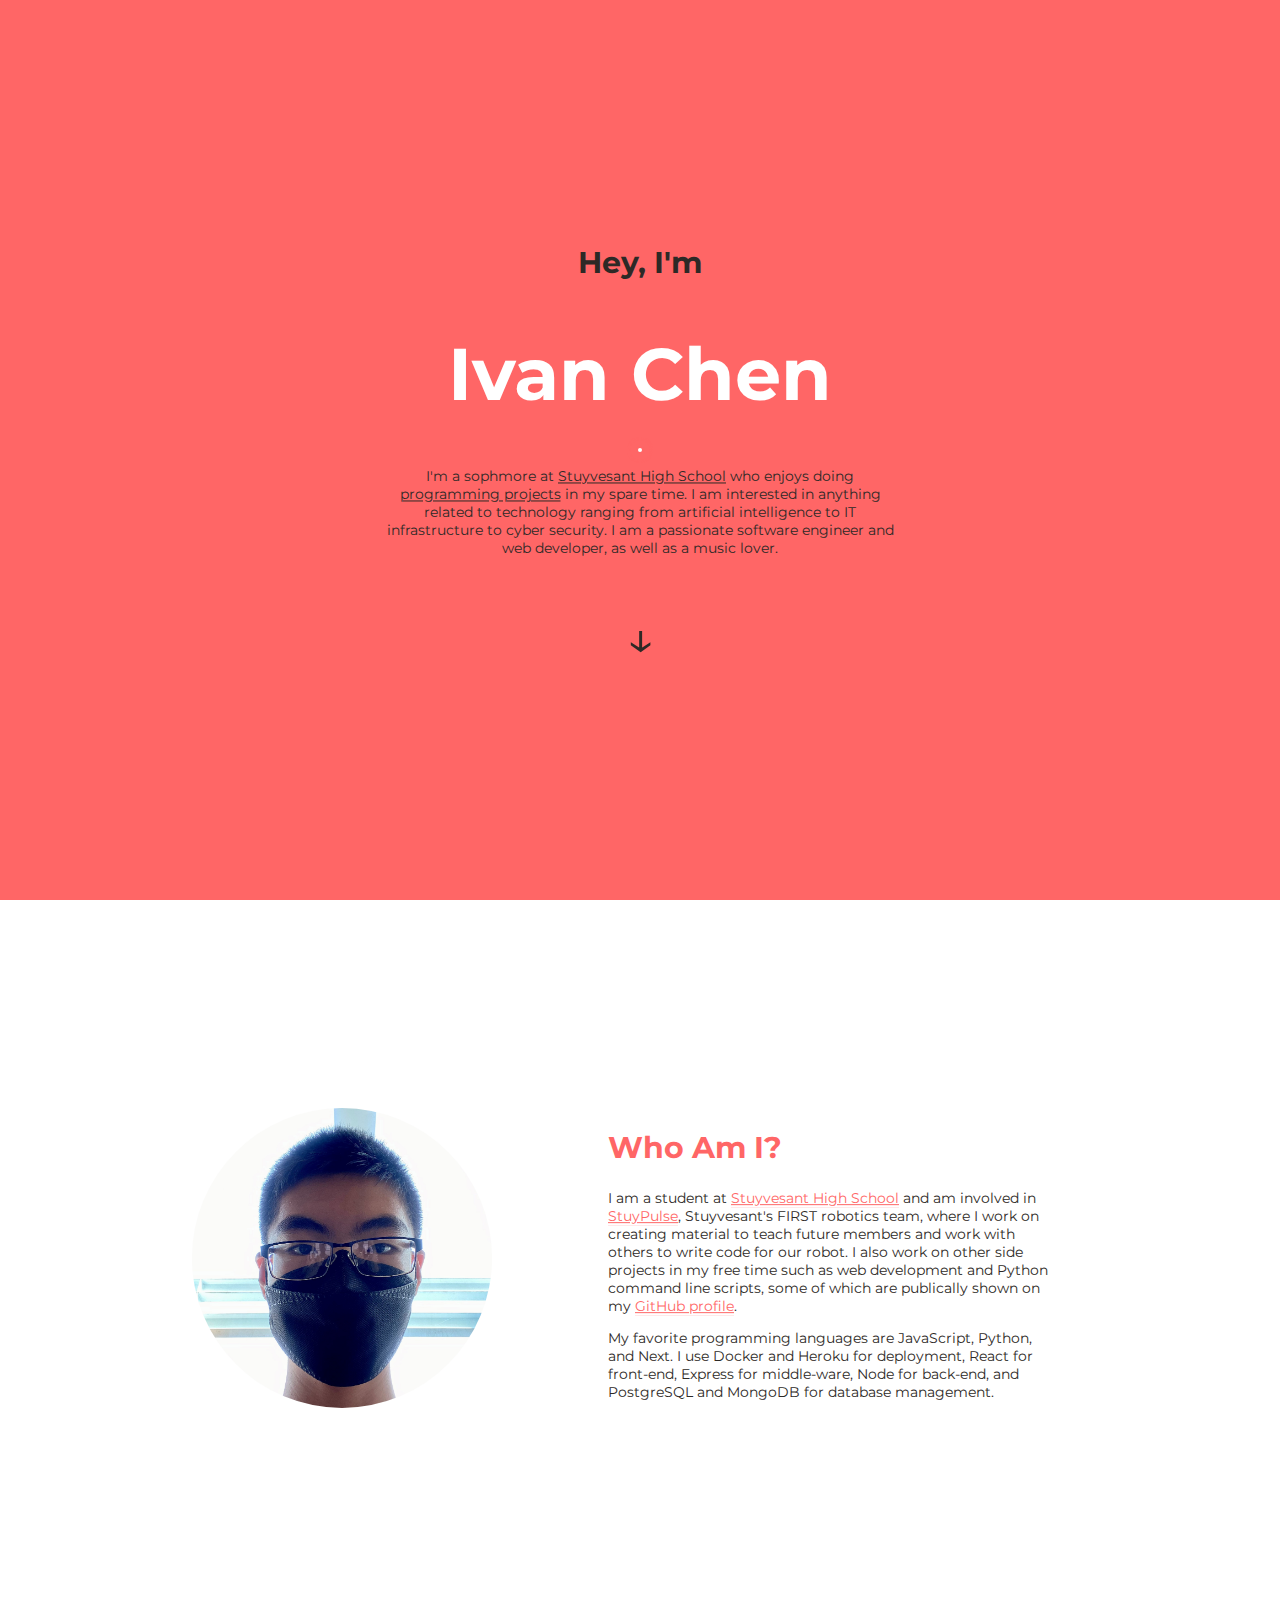
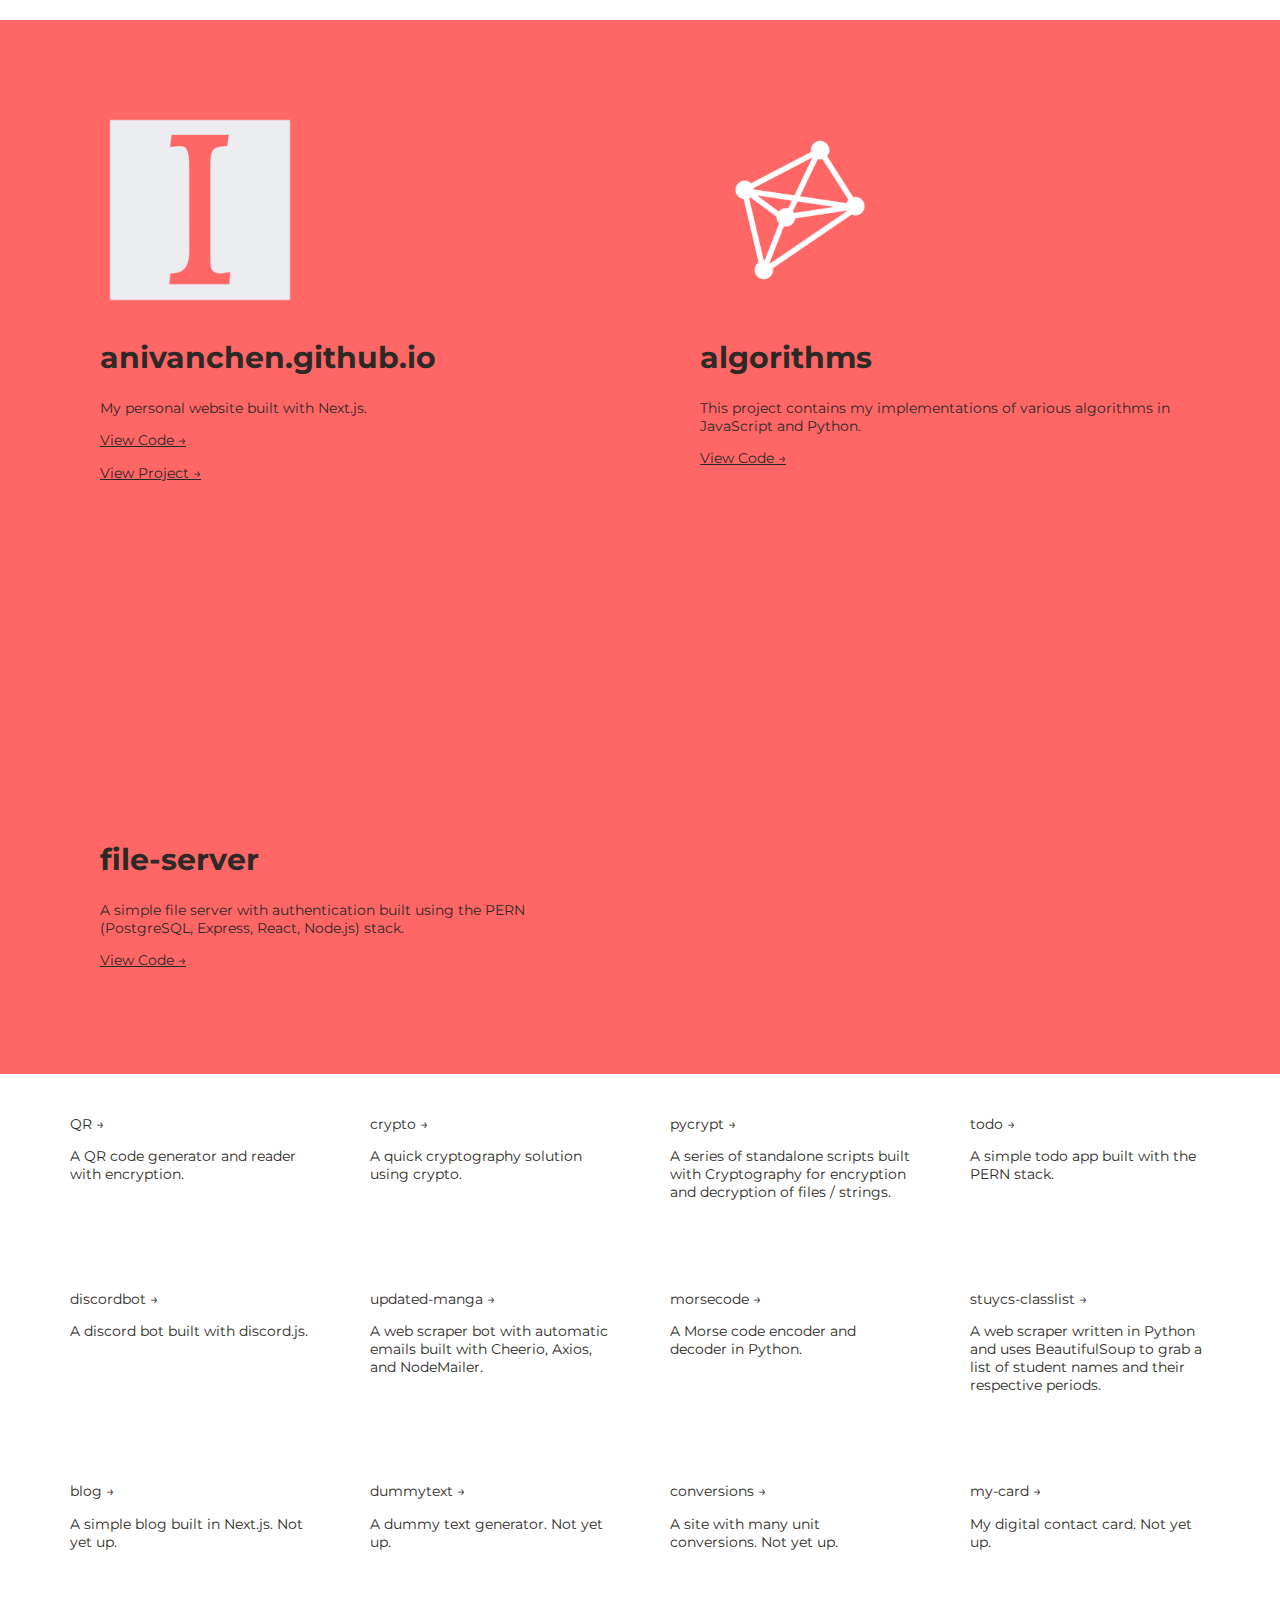
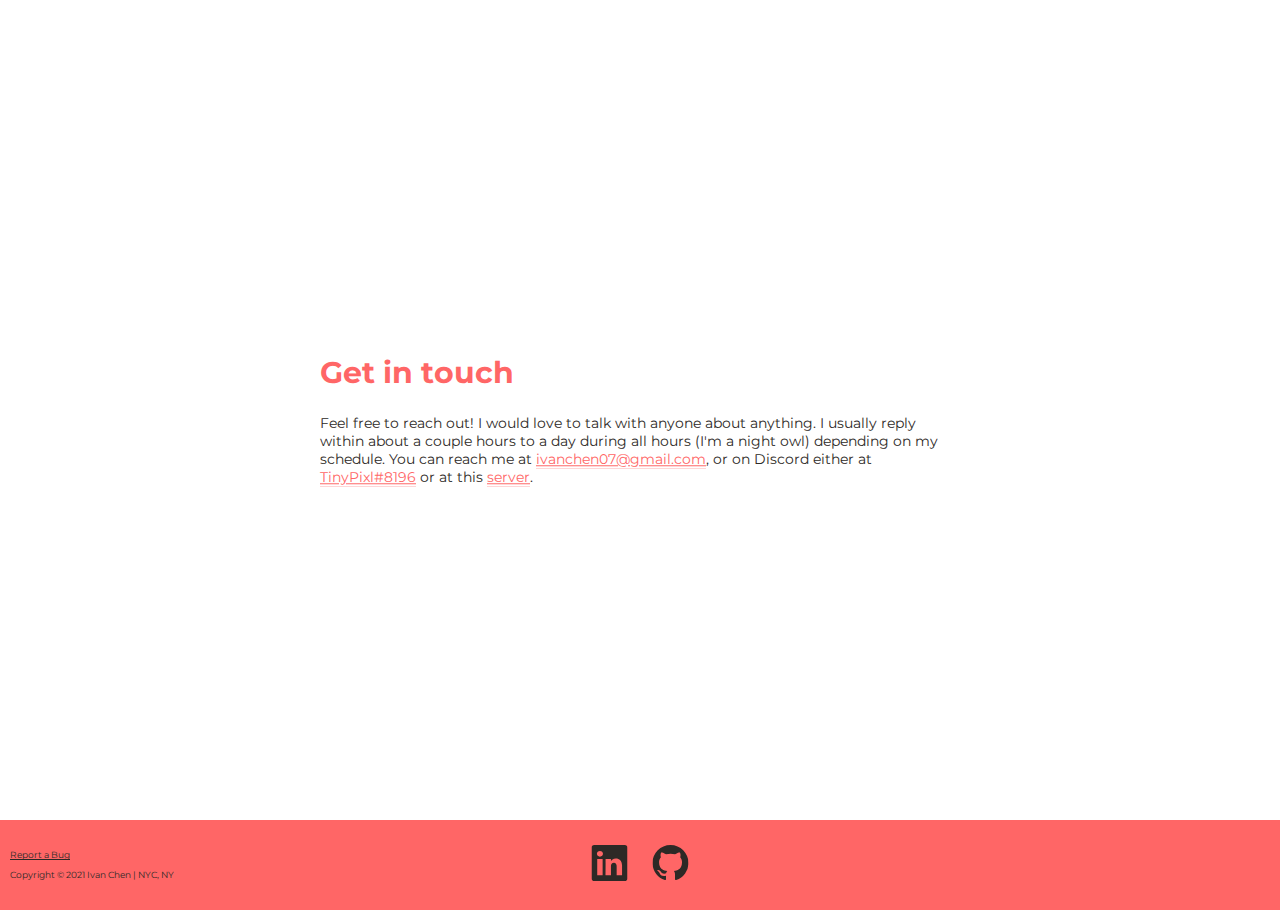
==== commit 5df86c09: "Deploying to gh-pages from @ anivanchen/anivanchen.github.io@472914c33a7f0b4d34dd2d46b8fa68d707a86d2" ====
--- a/index.html
+++ b/index.html
@@ -1 +1 @@
-<!DOCTYPE html><html><head><title>Ivan Chen</title><meta name="description" content="My portfolio. Built with Next.js and deployed on GitHub Pages."/><meta property="og:title" content="Ivan Chen"/><meta property="og:site_name" content="Ivan Chen"/><meta property="og:description" content="My portfolio. Built with Next.js and deployed on GitHub Pages."/><meta property="og:url" content="https://anivanchen.github.io/"/><meta property="og:image" content="https://anivanchen.github.io/seoimage.png"/><meta property="og:type" content="website"/><link rel="icon" href="/favicon.ico"/><meta name="google-site-verification" content="X4_LgSQJICGZZM7kYShP-XXRpkoEc4Oy9l2vmo1JW_w"/><meta name="twitter:card" content="summary"/><meta name="twitter:creator" content="anivanchen_"/><meta name="viewport" content="width=device-width, initial-scale=1"/><meta charSet="utf-8"/><meta name="next-head-count" content="14"/><link rel="preload" href="/_next/static/css/8793d8a45b8227a4797e.css" as="style"/><link rel="stylesheet" href="/_next/static/css/8793d8a45b8227a4797e.css" data-n-g=""/><link rel="preload" href="/_next/static/css/2f64b14209ebe3d77e71.css" as="style"/><link rel="stylesheet" href="/_next/static/css/2f64b14209ebe3d77e71.css" data-n-p=""/><noscript data-n-css=""></noscript><script defer="" nomodule="" src="/_next/static/chunks/polyfills-a40ef1678bae11e696dba45124eadd70.js"></script><script src="/_next/static/chunks/webpack-fb76148cfcfb42ca18eb.js" defer=""></script><script src="/_next/static/chunks/framework-895f067827ebe11ffe45.js" defer=""></script><script src="/_next/static/chunks/main-62b8caa3ccc47893b147.js" defer=""></script><script src="/_next/static/chunks/pages/_app-a4b14049e3d0e9a003bc.js" defer=""></script><script src="/_next/static/chunks/pages/index-19fedbbf7354707e3f33.js" defer=""></script><script src="/_next/static/i98PJRpu6AxXdiMBW34Sa/_buildManifest.js" defer=""></script><script src="/_next/static/i98PJRpu6AxXdiMBW34Sa/_ssgManifest.js" defer=""></script></head><body><div id="__next"><div class="Home_container__1EcsU"><div style="left:nullpx;top:nullpx" class="Home_ring__87c4o"></div><div style="left:nullpx;top:nullpx" class="Home_dot__QE51i"></div><div class="Home_opening__WzZ9S"><div class="Home_centered__3I-GP"><h2>Hey, I&#x27;m</h2><h1 class="Home_white__Aw9X7">Ivan Chen</h1><p>I&#x27;m a sophmore at <a href="https://stuy.enschool.org" class="Home_link__mABeA"> Stuyvesant High School</a> <!-- --> <!-- -->who enjoys doing <a href="#projects" class="Home_link__mABeA">programming projects</a> <!-- -->in my spare time. I am interested in anything related to technology ranging from artificial intelligence to IT infrastructure to cyber security. I am a passionate software engineer and web developer, as well as a music lover.</p><a href="#about"><button>About</button></a><a href="#projects"><button>Projects</button></a><a href="#contact"><button>Contact</button></a><p class="Home_downArrow__1E58Q">↓</p></div></div><div class="Home_navbar__14ZRa" id="navbar"><ul class="Home_centered__3I-GP"><li><p><a href="#about" class="Home_link__mABeA">About</a></p></li><li><p><a href="#projects" class="Home_link__mABeA">Projects</a></p></li><li><p><a href="#contact" class="Home_link__mABeA">Contact</a></p></li><li><p><a href="/blog" class="Home_link__mABeA">Blog</a></p></li><li><p><a href="/resume.pdf" class="Home_link__mABeA">Resume</a></p></li></ul><div><a href="https://linkedin.com/in/anivanchen" class="Home_icon__3QFgh"><svg xmlns="http://www.w3.org/2000/svg" width="36" height="36" fill="currentColor" viewBox="0 0 16 16"><path d="M0 1.146C0 .513.526 0 1.175 0h13.65C15.474 0 16 .513 16 1.146v13.708c0 .633-.526 1.146-1.175 1.146H1.175C.526 16 0 15.487 0 14.854V1.146zm4.943 12.248V6.169H2.542v7.225h2.401zm-1.2-8.212c.837 0 1.358-.554 1.358-1.248-.015-.709-.52-1.248-1.342-1.248-.822 0-1.359.54-1.359 1.248 0 .694.521 1.248 1.327 1.248h.016zm4.908 8.212V9.359c0-.216.016-.432.08-.586.173-.431.568-.878 1.232-.878.869 0 1.216.662 1.216 1.634v3.865h2.401V9.25c0-2.22-1.184-3.252-2.764-3.252-1.274 0-1.845.7-2.165 1.193v.025h-.016a5.54 5.54 0 0 1 .016-.025V6.169h-2.4c.03.678 0 7.225 0 7.225h2.4z"></path></svg></a><a href="https://github.com/anivanchen" class="Home_icon__3QFgh"><svg xmlns="http://www.w3.org/2000/svg" width="36" height="36" fill="currentColor" viewBox="0 0 16 16"><path d="M8 0C3.58 0 0 3.58 0 8c0 3.54 2.29 6.53 5.47 7.59.4.07.55-.17.55-.38 0-.19-.01-.82-.01-1.49-2.01.37-2.53-.49-2.69-.94-.09-.23-.48-.94-.82-1.13-.28-.15-.68-.52-.01-.53.63-.01 1.08.58 1.23.82.72 1.21 1.87.87 2.33.66.07-.52.28-.87.51-1.07-1.78-.2-3.64-.89-3.64-3.95 0-.87.31-1.59.82-2.15-.08-.2-.36-1.02.08-2.12 0 0 .67-.21 2.2.82.64-.18 1.32-.27 2-.27.68 0 1.36.09 2 .27 1.53-1.04 2.2-.82 2.2-.82.44 1.1.16 1.92.08 2.12.51.56.82 1.27.82 2.15 0 3.07-1.87 3.75-3.65 3.95.29.25.54.73.54 1.48 0 1.07-.01 1.93-.01 2.2 0 .21.15.46.55.38A8.012 8.012 0 0 0 16 8c0-4.42-3.58-8-8-8z"></path></svg></a></div></div><a id="about"></a><div class="Home_about__3PaLB"><div class="Home_aboutImage__1Q4Fi"><img src="/ivantwo.png" width="300" height="300" alt="Ivan Chen" id="aboutImg"/></div><div class="Home_centered__3I-GP"><h2 class="Home_red__3k-sp">Who Am I?</h2><p>I am a student at <!-- --> <a href="https://stuy.enschool.org" class="Home_red__3k-sp Home_link__mABeA">Stuyvesant High School</a> <!-- --> and am involved in <a href="https://stuypulse.com" class="Home_red__3k-sp Home_link__mABeA">StuyPulse</a>, Stuyvesant&#x27;s FIRST robotics team, where I work on creating material to teach future members and work with others to write code for our robot. I also work on other side projects in my free time such as web development and Python command line scripts, some of which are publically shown on my <!-- --> <a href="https://github.com/anivanchen" class="Home_red__3k-sp Home_link__mABeA">GitHub profile</a>.</p><p>My favorite programming languages are JavaScript, Python, and Next. I use Docker and Heroku for deployment, React for front-end, Express for middle-ware, Node for back-end, and PostgreSQL and MongoDB for database management.</p></div></div><a id="projects"></a><div class="Home_highlightProjects__sfomM"><div class="Home_grid__2Ei2F"><div><div class="Home_projectImage__34yjw"><img src="/logo.png" width="200" height="200" alt=""/></div><h2>anivanchen.github.io</h2><p>My personal website built with Next.js.</p><p><a href="https://github.com/anivanchen/anivanchen.github.io" class="Home_link__mABeA">View Code →</a></p><p><a href="https://anivanchen.github.io" class="Home_link__mABeA">View Project →</a></p></div><div><div class="Home_projectImage__34yjw"><img src="/algorithms.png" width="200" height="200" alt=""/></div><h2>algorithms</h2><p>This project contains my implementations of various algorithms in JavaScript and Python.</p><p><a href="https://github.com/anivanchen/algorithms" class="Home_link__mABeA">View Code →</a></p></div><div><div class="Home_projectImage__34yjw"><div class="Home_placeholderImage__1sNQh"></div></div><h2>file-server</h2><p>A simple file server with authentication built using the PERN (PostgreSQL, Express, React, Node.js) stack.</p><p><a href="https://github.com/anivanchen/file-server" class="Home_link__mABeA">View Code →</a></p></div></div></div><div class="Home_smallProjects__3wYxa"><div class="Home_grid__2Ei2F"><div class="Home_smallProject__3uZDP"><a href="https://github.com/anivanchen/crypto"><p>crypto →</p><p>A quick cryptography solution using crypto.</p></a></div><div class="Home_smallProject__3uZDP"><a href="https://github.com/anivanchen/pycrypt"><p>pycrypt →</p><p>A series of standalone scripts built with Cryptography for encryption and decryption of files / strings.</p></a></div><div class="Home_smallProject__3uZDP"><a href="https://github.com/anivanchen/discordbot-public"><p>discordbot →</p><p>A discord bot built with discord.js.</p></a></div><div class="Home_smallProject__3uZDP"><a href="https://github.com/anivanchen/updated-manga"><p>updated-manga →</p><p>A web scraper bot with automatic emails built with Cheerio, Axios, and NodeMailer.</p></a></div><div class="Home_smallProject__3uZDP"><a href="https://github.com/anivanchen/QR"><p>QR →</p><p>A QR code generator and reader with encryption.</p></a></div><div class="Home_smallProject__3uZDP"><a href="https://github.com/anivanchen/morsecode"><p>morsecode →</p><p>A Morse code encoder and decoder in Python.</p></a></div><div class="Home_smallProject__3uZDP"><a href="https://github.com/anivanchen/blog"><p>blog →</p><p>A simple blog built in Next.js. Not yet up.</p></a></div><div class="Home_smallProject__3uZDP"><a href="https://github.com/anivanchen/dummytext"><p>dummytext →</p><p>A dummy text generator. Not yet up.</p></a></div><div class="Home_smallProject__3uZDP"><a href="https://github.com/anivanchen/conversions"><p>conversions →</p><p>A site with many unit conversions. Not yet up.</p></a></div><div class="Home_smallProject__3uZDP"><a href="https://github.com/anivanchen/my-card"><p>my-card →</p><p>My digital contact card. Not yet up.</p></a></div></div></div><div class="Home_contact__2V07w"><a id="contact"></a><div class="Home_centered__3I-GP"><h2 class="Home_red__3k-sp">Get in touch</h2><p>Feel free to reach out! I would love to talk with anyone about anything. I usually reply within about a couple hours to a day during all hours (I&#x27;m a night owl) depending on my schedule. You can reach me at <!-- --> <a href="mailto:ivanchen07@gmail.com" class="Home_red__3k-sp Home_link__mABeA">ivanchen07@gmail.com</a>, or on Discord either at <!-- --> <a href="https://discordapp.com/channels/@me/822130958148435980/" class="Home_red__3k-sp Home_link__mABeA">TinyPixl#8196</a> <!-- -->or at this <a href="https://discord.gg/YWtm6Q7JQP" class="Home_red__3k-sp Home_link__mABeA">server</a>.</p></div></div><footer class="Home_footer__1WdhD"><div class="Home_centered__3I-GP"><a href="https://linkedin.com/in/anivanchen" class="Home_icon__3QFgh"><svg xmlns="http://www.w3.org/2000/svg" width="36" height="36" fill="currentColor" viewBox="0 0 16 16"><path d="M0 1.146C0 .513.526 0 1.175 0h13.65C15.474 0 16 .513 16 1.146v13.708c0 .633-.526 1.146-1.175 1.146H1.175C.526 16 0 15.487 0 14.854V1.146zm4.943 12.248V6.169H2.542v7.225h2.401zm-1.2-8.212c.837 0 1.358-.554 1.358-1.248-.015-.709-.52-1.248-1.342-1.248-.822 0-1.359.54-1.359 1.248 0 .694.521 1.248 1.327 1.248h.016zm4.908 8.212V9.359c0-.216.016-.432.08-.586.173-.431.568-.878 1.232-.878.869 0 1.216.662 1.216 1.634v3.865h2.401V9.25c0-2.22-1.184-3.252-2.764-3.252-1.274 0-1.845.7-2.165 1.193v.025h-.016a5.54 5.54 0 0 1 .016-.025V6.169h-2.4c.03.678 0 7.225 0 7.225h2.4z"></path></svg></a><a href="https://github.com/anivanchen"><svg xmlns="http://www.w3.org/2000/svg" width="36" height="36" fill="currentColor" viewBox="0 0 16 16"><path d="M8 0C3.58 0 0 3.58 0 8c0 3.54 2.29 6.53 5.47 7.59.4.07.55-.17.55-.38 0-.19-.01-.82-.01-1.49-2.01.37-2.53-.49-2.69-.94-.09-.23-.48-.94-.82-1.13-.28-.15-.68-.52-.01-.53.63-.01 1.08.58 1.23.82.72 1.21 1.87.87 2.33.66.07-.52.28-.87.51-1.07-1.78-.2-3.64-.89-3.64-3.95 0-.87.31-1.59.82-2.15-.08-.2-.36-1.02.08-2.12 0 0 .67-.21 2.2.82.64-.18 1.32-.27 2-.27.68 0 1.36.09 2 .27 1.53-1.04 2.2-.82 2.2-.82.44 1.1.16 1.92.08 2.12.51.56.82 1.27.82 2.15 0 3.07-1.87 3.75-3.65 3.95.29.25.54.73.54 1.48 0 1.07-.01 1.93-.01 2.2 0 .21.15.46.55.38A8.012 8.012 0 0 0 16 8c0-4.42-3.58-8-8-8z"></path></svg></a></div><div class="Home_footerCentered__1vjsy"><p><a href="https://github.com/anivanchen/anivanchen.github.io/issues" class="Home_link__mABeA">Report a Bug</a></p><p>Copyright © 2021 Ivan Chen | NYC, NY</p></div></footer></div></div><script id="__NEXT_DATA__" type="application/json">{"props":{"pageProps":{}},"page":"/","query":{},"buildId":"i98PJRpu6AxXdiMBW34Sa","nextExport":true,"autoExport":true,"isFallback":false,"scriptLoader":[]}</script></body></html>+<!DOCTYPE html><html><head><title>Ivan Chen</title><meta name="description" content="My portfolio. Built with Next.js and deployed on GitHub Pages."/><meta property="og:title" content="Ivan Chen"/><meta property="og:site_name" content="Ivan Chen"/><meta property="og:description" content="My portfolio. Built with Next.js and deployed on GitHub Pages."/><meta property="og:url" content="https://anivanchen.github.io/"/><meta property="og:image" content="https://anivanchen.github.io/seoimage.png"/><meta property="og:type" content="website"/><link rel="icon" href="/favicon.ico"/><meta name="google-site-verification" content="X4_LgSQJICGZZM7kYShP-XXRpkoEc4Oy9l2vmo1JW_w"/><meta name="twitter:card" content="summary"/><meta name="twitter:creator" content="anivanchen_"/><meta name="viewport" content="width=device-width, initial-scale=1"/><meta charSet="utf-8"/><meta name="next-head-count" content="14"/><link rel="preload" href="/_next/static/css/8793d8a45b8227a4797e.css" as="style"/><link rel="stylesheet" href="/_next/static/css/8793d8a45b8227a4797e.css" data-n-g=""/><link rel="preload" href="/_next/static/css/2f64b14209ebe3d77e71.css" as="style"/><link rel="stylesheet" href="/_next/static/css/2f64b14209ebe3d77e71.css" data-n-p=""/><noscript data-n-css=""></noscript><script defer="" nomodule="" src="/_next/static/chunks/polyfills-a40ef1678bae11e696dba45124eadd70.js"></script><script src="/_next/static/chunks/webpack-fb76148cfcfb42ca18eb.js" defer=""></script><script src="/_next/static/chunks/framework-895f067827ebe11ffe45.js" defer=""></script><script src="/_next/static/chunks/main-62b8caa3ccc47893b147.js" defer=""></script><script src="/_next/static/chunks/pages/_app-a4b14049e3d0e9a003bc.js" defer=""></script><script src="/_next/static/chunks/pages/index-b1b4c557ad2ceaff0d33.js" defer=""></script><script src="/_next/static/s_gLf6hNDroN2ixM0hs4e/_buildManifest.js" defer=""></script><script src="/_next/static/s_gLf6hNDroN2ixM0hs4e/_ssgManifest.js" defer=""></script></head><body><div id="__next"><div class="Home_container__1EcsU"><div style="left:nullpx;top:nullpx" class="Home_ring__87c4o"></div><div style="left:nullpx;top:nullpx" class="Home_dot__QE51i"></div><div class="Home_opening__WzZ9S"><div class="Home_centered__3I-GP"><h2>Hey, I&#x27;m</h2><h1 class="Home_white__Aw9X7">Ivan Chen</h1><p>I&#x27;m a sophmore at <a href="https://stuy.enschool.org" class="Home_link__mABeA"> Stuyvesant High School</a> <!-- --> <!-- -->who enjoys doing <a href="#projects" class="Home_link__mABeA">programming projects</a> <!-- -->in my spare time. I am interested in anything related to technology ranging from artificial intelligence to IT infrastructure to cyber security. I am a passionate software engineer and web developer, as well as a music lover.</p><a href="#about"><button>About</button></a><a href="#projects"><button>Projects</button></a><a href="#contact"><button>Contact</button></a><p class="Home_downArrow__1E58Q">↓</p></div></div><div class="Home_navbar__14ZRa" id="navbar"><ul class="Home_centered__3I-GP"><li><p><a href="#about" class="Home_link__mABeA">About</a></p></li><li><p><a href="#projects" class="Home_link__mABeA">Projects</a></p></li><li><p><a href="#contact" class="Home_link__mABeA">Contact</a></p></li><li><p><a href="/blog" class="Home_link__mABeA">Blog</a></p></li><li><p><a href="/resume.pdf" class="Home_link__mABeA">Resume</a></p></li></ul><div><a href="https://linkedin.com/in/anivanchen" class="Home_icon__3QFgh"><svg xmlns="http://www.w3.org/2000/svg" width="36" height="36" fill="currentColor" viewBox="0 0 16 16"><path d="M0 1.146C0 .513.526 0 1.175 0h13.65C15.474 0 16 .513 16 1.146v13.708c0 .633-.526 1.146-1.175 1.146H1.175C.526 16 0 15.487 0 14.854V1.146zm4.943 12.248V6.169H2.542v7.225h2.401zm-1.2-8.212c.837 0 1.358-.554 1.358-1.248-.015-.709-.52-1.248-1.342-1.248-.822 0-1.359.54-1.359 1.248 0 .694.521 1.248 1.327 1.248h.016zm4.908 8.212V9.359c0-.216.016-.432.08-.586.173-.431.568-.878 1.232-.878.869 0 1.216.662 1.216 1.634v3.865h2.401V9.25c0-2.22-1.184-3.252-2.764-3.252-1.274 0-1.845.7-2.165 1.193v.025h-.016a5.54 5.54 0 0 1 .016-.025V6.169h-2.4c.03.678 0 7.225 0 7.225h2.4z"></path></svg></a><a href="https://github.com/anivanchen" class="Home_icon__3QFgh"><svg xmlns="http://www.w3.org/2000/svg" width="36" height="36" fill="currentColor" viewBox="0 0 16 16"><path d="M8 0C3.58 0 0 3.58 0 8c0 3.54 2.29 6.53 5.47 7.59.4.07.55-.17.55-.38 0-.19-.01-.82-.01-1.49-2.01.37-2.53-.49-2.69-.94-.09-.23-.48-.94-.82-1.13-.28-.15-.68-.52-.01-.53.63-.01 1.08.58 1.23.82.72 1.21 1.87.87 2.33.66.07-.52.28-.87.51-1.07-1.78-.2-3.64-.89-3.64-3.95 0-.87.31-1.59.82-2.15-.08-.2-.36-1.02.08-2.12 0 0 .67-.21 2.2.82.64-.18 1.32-.27 2-.27.68 0 1.36.09 2 .27 1.53-1.04 2.2-.82 2.2-.82.44 1.1.16 1.92.08 2.12.51.56.82 1.27.82 2.15 0 3.07-1.87 3.75-3.65 3.95.29.25.54.73.54 1.48 0 1.07-.01 1.93-.01 2.2 0 .21.15.46.55.38A8.012 8.012 0 0 0 16 8c0-4.42-3.58-8-8-8z"></path></svg></a></div></div><a id="about"></a><div class="Home_about__3PaLB"><div class="Home_aboutImage__1Q4Fi"><img src="/ivantwo.png" width="300" height="300" alt="Ivan Chen" id="aboutImg"/></div><div class="Home_centered__3I-GP"><h2 class="Home_red__3k-sp">Who Am I?</h2><p>I am a student at <!-- --> <a href="https://stuy.enschool.org" class="Home_red__3k-sp Home_link__mABeA">Stuyvesant High School</a> <!-- --> and am involved in <a href="https://stuypulse.com" class="Home_red__3k-sp Home_link__mABeA">StuyPulse</a>, Stuyvesant&#x27;s FIRST robotics team, where I work on creating material to teach future members and work with others to write code for our robot. I also work on other side projects in my free time such as web development and Python command line scripts, some of which are publically shown on my <!-- --> <a href="https://github.com/anivanchen" class="Home_red__3k-sp Home_link__mABeA">GitHub profile</a>.</p><p>My favorite programming languages are JavaScript, Python, and Next. I use Docker and Heroku for deployment, React for front-end, Express for middle-ware, Node for back-end, and PostgreSQL and MongoDB for database management.</p></div></div><a id="projects"></a><div class="Home_highlightProjects__sfomM"><div class="Home_grid__2Ei2F"><div><div class="Home_projectImage__34yjw"><img src="/logo.png" width="200" height="200" alt=""/></div><h2>anivanchen.github.io</h2><p>My personal website built with Next.js.</p><p><a href="https://github.com/anivanchen/anivanchen.github.io" class="Home_link__mABeA">View Code →</a></p><p><a href="https://anivanchen.github.io" class="Home_link__mABeA">View Project →</a></p></div><div><div class="Home_projectImage__34yjw"><img src="/algorithms.png" width="200" height="200" alt=""/></div><h2>algorithms</h2><p>This project contains my implementations of various algorithms in JavaScript and Python.</p><p><a href="https://github.com/anivanchen/algorithms" class="Home_link__mABeA">View Code →</a></p></div><div><div class="Home_projectImage__34yjw"><div class="Home_placeholderImage__1sNQh"></div></div><h2>file-server</h2><p>A simple file server with authentication built using the PERN (PostgreSQL, Express, React, Node.js) stack.</p><p><a href="https://github.com/anivanchen/file-server" class="Home_link__mABeA">View Code →</a></p></div></div></div><div class="Home_smallProjects__3wYxa"><div class="Home_grid__2Ei2F"><div class="Home_smallProject__3uZDP"><a href="https://github.com/anivanchen/QR"><p>QR →</p><p>A QR code generator and reader with encryption.</p></a></div><div class="Home_smallProject__3uZDP"><a href="https://github.com/anivanchen/crypto"><p>crypto →</p><p>A quick cryptography solution using crypto.</p></a></div><div class="Home_smallProject__3uZDP"><a href="https://github.com/anivanchen/pycrypt"><p>pycrypt →</p><p>A series of standalone scripts built with Cryptography for encryption and decryption of files / strings.</p></a></div><div class="Home_smallProject__3uZDP"><a href="https://github.com/anivanchen/todo"><p>todo →</p><p>A simple todo app built with the PERN stack.</p></a></div><div class="Home_smallProject__3uZDP"><a href="https://github.com/anivanchen/discordbot-public"><p>discordbot →</p><p>A discord bot built with discord.js.</p></a></div><div class="Home_smallProject__3uZDP"><a href="https://github.com/anivanchen/updated-manga"><p>updated-manga →</p><p>A web scraper bot with automatic emails built with Cheerio, Axios, and NodeMailer.</p></a></div><div class="Home_smallProject__3uZDP"><a href="https://github.com/anivanchen/morsecode"><p>morsecode →</p><p>A Morse code encoder and decoder in Python.</p></a></div><div class="Home_smallProject__3uZDP"><a href="https://github.com/anivanchen/stuycs-classlist"><p>stuycs-classlist →</p><p>A web scraper written in Python and uses BeautifulSoup to grab a list of student names and their respective periods.</p></a></div><div class="Home_smallProject__3uZDP"><a href="https://github.com/anivanchen/blog"><p>blog →</p><p>A simple blog built in Next.js. Not yet up.</p></a></div><div class="Home_smallProject__3uZDP"><a href="https://github.com/anivanchen/dummytext"><p>dummytext →</p><p>A dummy text generator. Not yet up.</p></a></div><div class="Home_smallProject__3uZDP"><a href="https://github.com/anivanchen/conversions"><p>conversions →</p><p>A site with many unit conversions. Not yet up.</p></a></div><div class="Home_smallProject__3uZDP"><a href="https://github.com/anivanchen/my-card"><p>my-card →</p><p>My digital contact card. Not yet up.</p></a></div></div></div><div class="Home_contact__2V07w"><a id="contact"></a><div class="Home_centered__3I-GP"><h2 class="Home_red__3k-sp">Get in touch</h2><p>Feel free to reach out! I would love to talk with anyone about anything. I usually reply within about a couple hours to a day during all hours (I&#x27;m a night owl) depending on my schedule. You can reach me at <!-- --> <a href="mailto:ivanchen07@gmail.com" class="Home_red__3k-sp Home_link__mABeA">ivanchen07@gmail.com</a>, or on Discord either at <!-- --> <a href="https://discordapp.com/channels/@me/822130958148435980/" class="Home_red__3k-sp Home_link__mABeA">TinyPixl#8196</a> <!-- -->or at this <a href="https://discord.gg/YWtm6Q7JQP" class="Home_red__3k-sp Home_link__mABeA">server</a>.</p></div></div><footer class="Home_footer__1WdhD"><div class="Home_centered__3I-GP"><a href="https://linkedin.com/in/anivanchen" class="Home_icon__3QFgh"><svg xmlns="http://www.w3.org/2000/svg" width="36" height="36" fill="currentColor" viewBox="0 0 16 16"><path d="M0 1.146C0 .513.526 0 1.175 0h13.65C15.474 0 16 .513 16 1.146v13.708c0 .633-.526 1.146-1.175 1.146H1.175C.526 16 0 15.487 0 14.854V1.146zm4.943 12.248V6.169H2.542v7.225h2.401zm-1.2-8.212c.837 0 1.358-.554 1.358-1.248-.015-.709-.52-1.248-1.342-1.248-.822 0-1.359.54-1.359 1.248 0 .694.521 1.248 1.327 1.248h.016zm4.908 8.212V9.359c0-.216.016-.432.08-.586.173-.431.568-.878 1.232-.878.869 0 1.216.662 1.216 1.634v3.865h2.401V9.25c0-2.22-1.184-3.252-2.764-3.252-1.274 0-1.845.7-2.165 1.193v.025h-.016a5.54 5.54 0 0 1 .016-.025V6.169h-2.4c.03.678 0 7.225 0 7.225h2.4z"></path></svg></a><a href="https://github.com/anivanchen"><svg xmlns="http://www.w3.org/2000/svg" width="36" height="36" fill="currentColor" viewBox="0 0 16 16"><path d="M8 0C3.58 0 0 3.58 0 8c0 3.54 2.29 6.53 5.47 7.59.4.07.55-.17.55-.38 0-.19-.01-.82-.01-1.49-2.01.37-2.53-.49-2.69-.94-.09-.23-.48-.94-.82-1.13-.28-.15-.68-.52-.01-.53.63-.01 1.08.58 1.23.82.72 1.21 1.87.87 2.33.66.07-.52.28-.87.51-1.07-1.78-.2-3.64-.89-3.64-3.95 0-.87.31-1.59.82-2.15-.08-.2-.36-1.02.08-2.12 0 0 .67-.21 2.2.82.64-.18 1.32-.27 2-.27.68 0 1.36.09 2 .27 1.53-1.04 2.2-.82 2.2-.82.44 1.1.16 1.92.08 2.12.51.56.82 1.27.82 2.15 0 3.07-1.87 3.75-3.65 3.95.29.25.54.73.54 1.48 0 1.07-.01 1.93-.01 2.2 0 .21.15.46.55.38A8.012 8.012 0 0 0 16 8c0-4.42-3.58-8-8-8z"></path></svg></a></div><div class="Home_footerCentered__1vjsy"><p><a href="https://github.com/anivanchen/anivanchen.github.io/issues" class="Home_link__mABeA">Report a Bug</a></p><p>Copyright © 2021 Ivan Chen | NYC, NY</p></div></footer></div></div><script id="__NEXT_DATA__" type="application/json">{"props":{"pageProps":{}},"page":"/","query":{},"buildId":"s_gLf6hNDroN2ixM0hs4e","nextExport":true,"autoExport":true,"isFallback":false,"scriptLoader":[]}</script></body></html>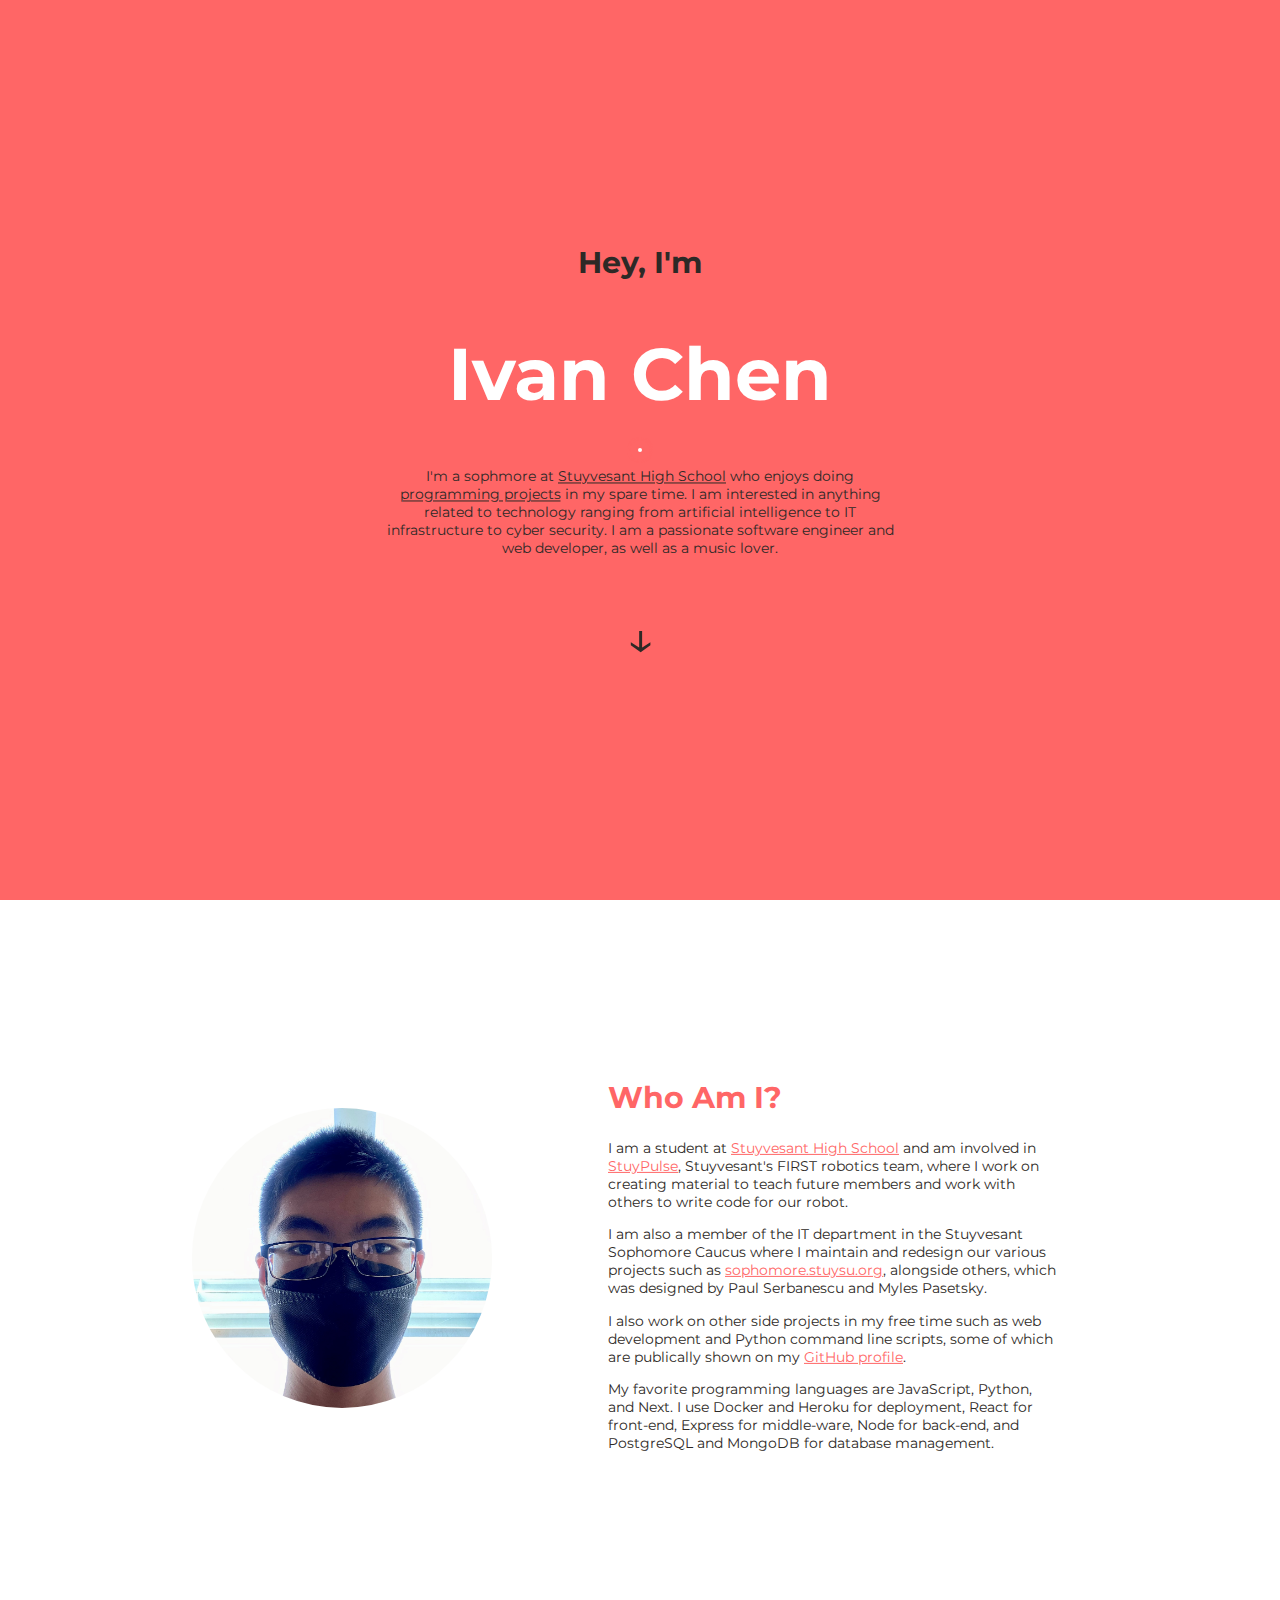
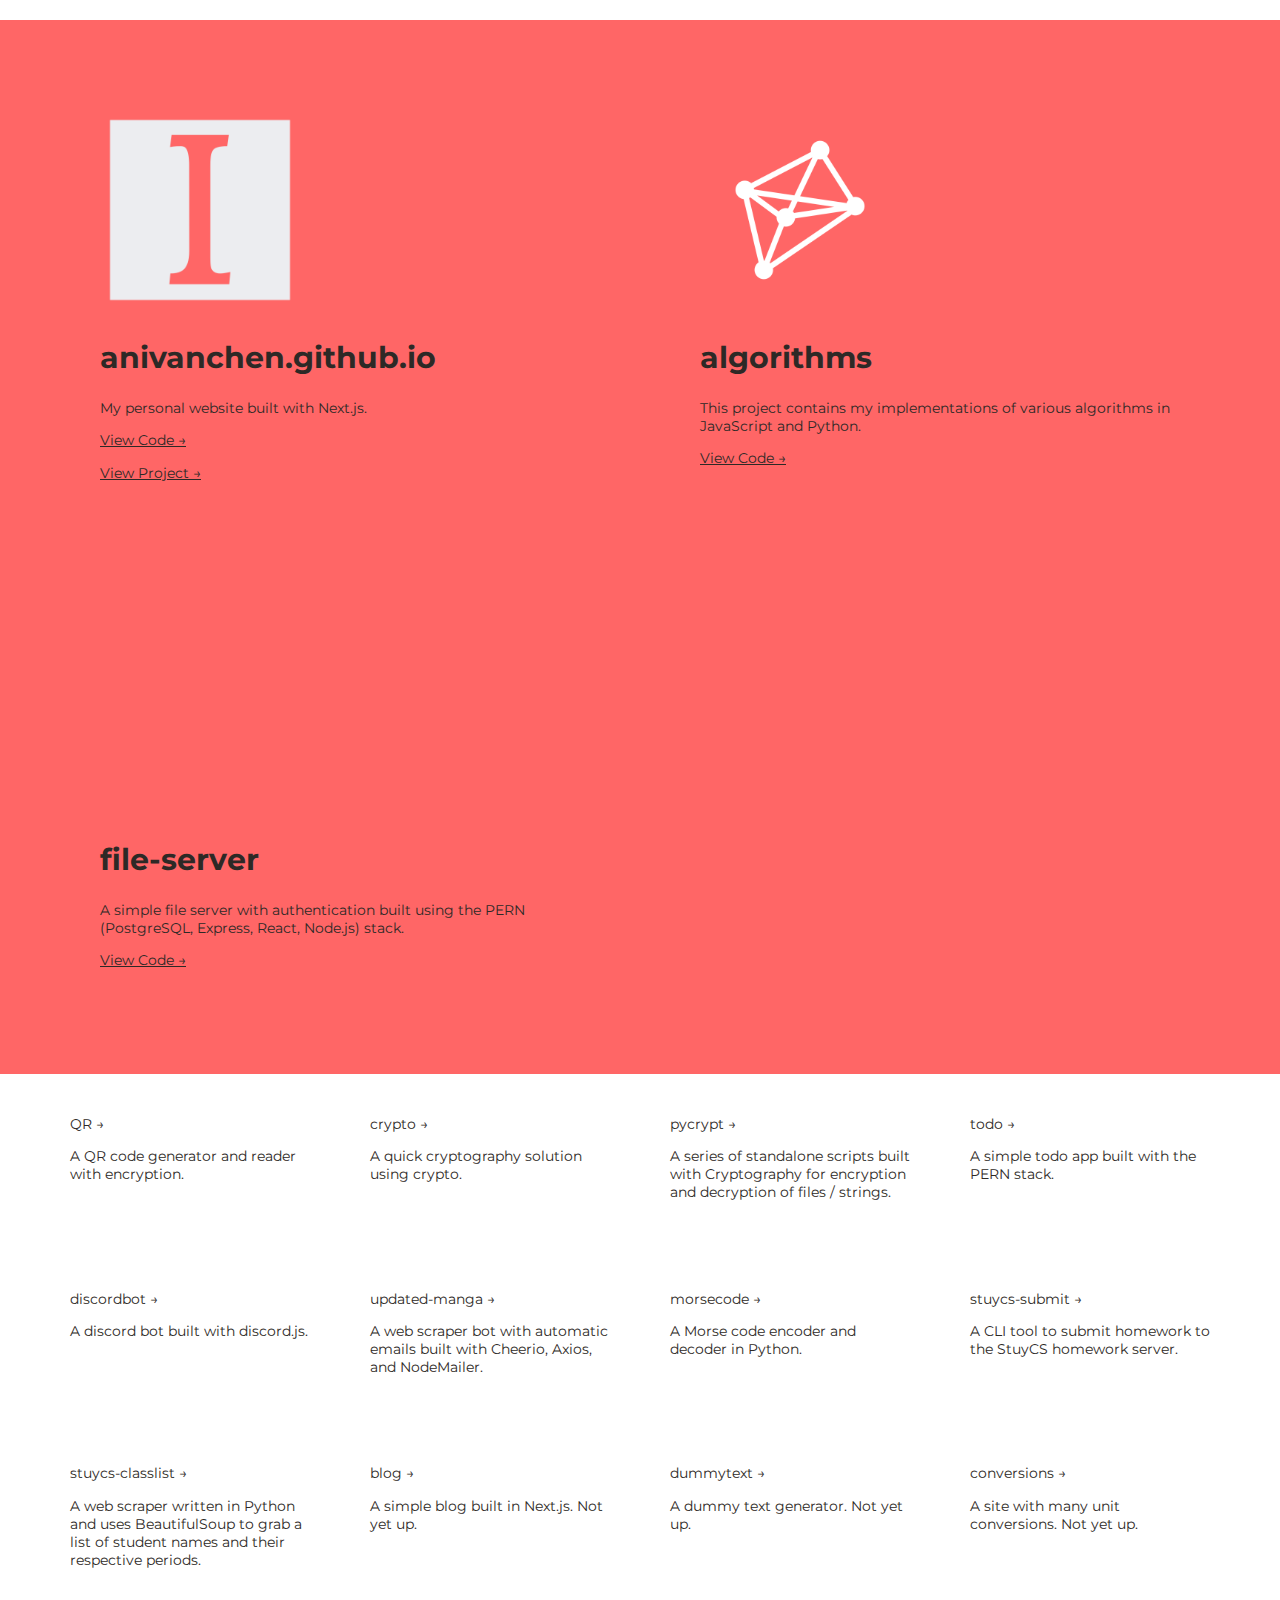
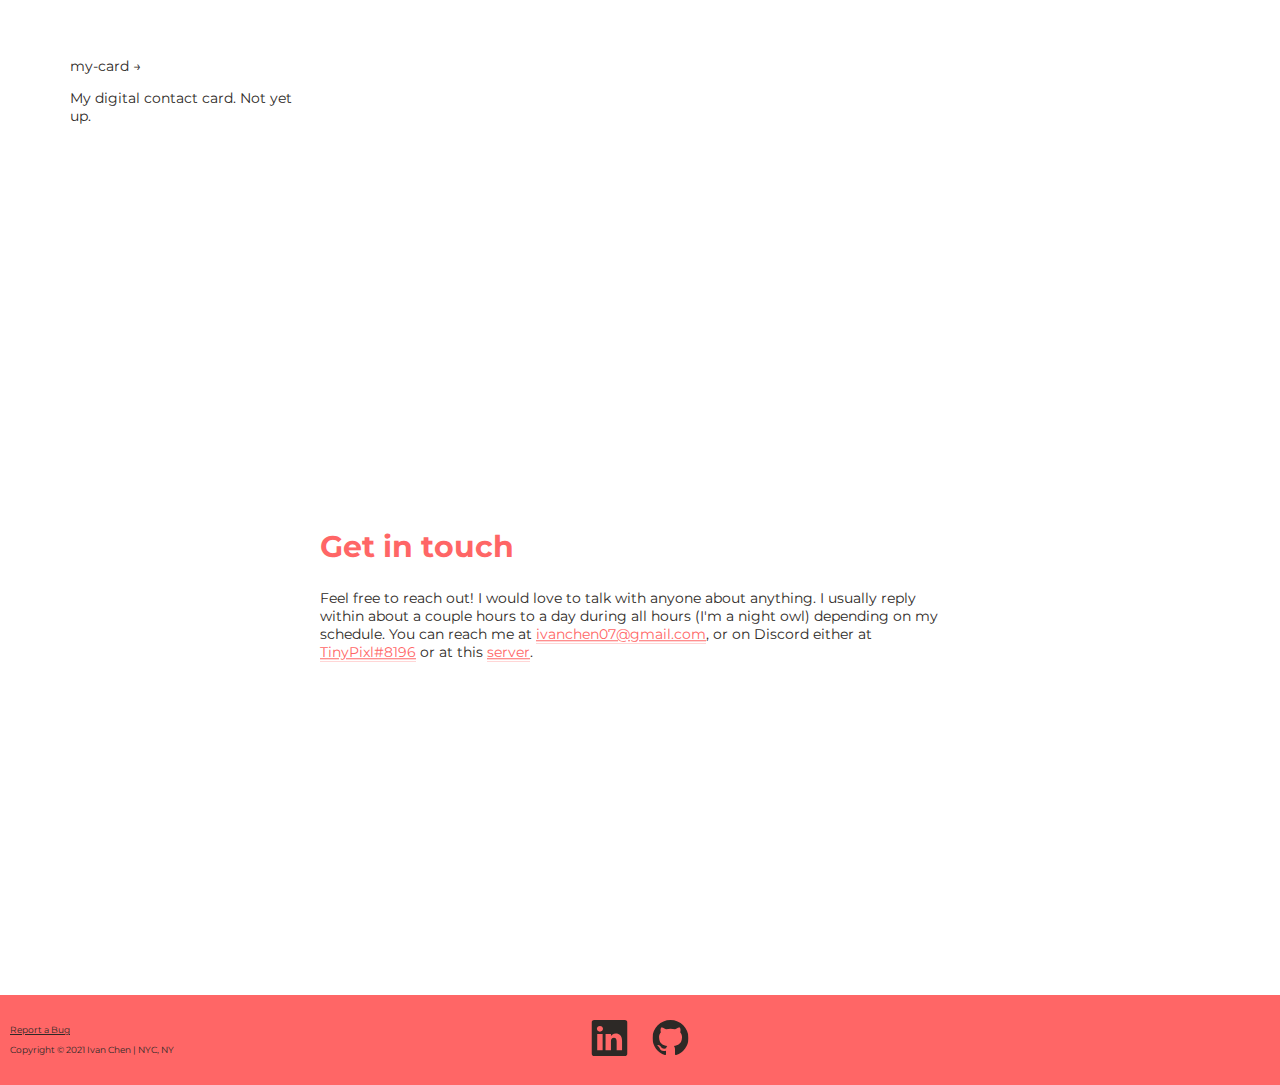
==== commit 59325ef8: "Deploying to gh-pages from @ anivanchen/anivanchen.github.io@04cd987aba53823a93efd604438dd89dffd8ea0" ====
--- a/index.html
+++ b/index.html
@@ -1 +1 @@
-<!DOCTYPE html><html><head><title>Ivan Chen</title><meta name="description" content="My portfolio. Built with Next.js and deployed on GitHub Pages."/><meta property="og:title" content="Ivan Chen"/><meta property="og:site_name" content="Ivan Chen"/><meta property="og:description" content="My portfolio. Built with Next.js and deployed on GitHub Pages."/><meta property="og:url" content="https://anivanchen.github.io/"/><meta property="og:image" content="https://anivanchen.github.io/seoimage.png"/><meta property="og:type" content="website"/><link rel="icon" href="/favicon.ico"/><meta name="google-site-verification" content="X4_LgSQJICGZZM7kYShP-XXRpkoEc4Oy9l2vmo1JW_w"/><meta name="twitter:card" content="summary"/><meta name="twitter:creator" content="anivanchen_"/><meta name="viewport" content="width=device-width, initial-scale=1"/><meta charSet="utf-8"/><meta name="next-head-count" content="14"/><link rel="preload" href="/_next/static/css/8793d8a45b8227a4797e.css" as="style"/><link rel="stylesheet" href="/_next/static/css/8793d8a45b8227a4797e.css" data-n-g=""/><link rel="preload" href="/_next/static/css/2f64b14209ebe3d77e71.css" as="style"/><link rel="stylesheet" href="/_next/static/css/2f64b14209ebe3d77e71.css" data-n-p=""/><noscript data-n-css=""></noscript><script defer="" nomodule="" src="/_next/static/chunks/polyfills-a40ef1678bae11e696dba45124eadd70.js"></script><script src="/_next/static/chunks/webpack-fb76148cfcfb42ca18eb.js" defer=""></script><script src="/_next/static/chunks/framework-895f067827ebe11ffe45.js" defer=""></script><script src="/_next/static/chunks/main-62b8caa3ccc47893b147.js" defer=""></script><script src="/_next/static/chunks/pages/_app-a4b14049e3d0e9a003bc.js" defer=""></script><script src="/_next/static/chunks/pages/index-b1b4c557ad2ceaff0d33.js" defer=""></script><script src="/_next/static/s_gLf6hNDroN2ixM0hs4e/_buildManifest.js" defer=""></script><script src="/_next/static/s_gLf6hNDroN2ixM0hs4e/_ssgManifest.js" defer=""></script></head><body><div id="__next"><div class="Home_container__1EcsU"><div style="left:nullpx;top:nullpx" class="Home_ring__87c4o"></div><div style="left:nullpx;top:nullpx" class="Home_dot__QE51i"></div><div class="Home_opening__WzZ9S"><div class="Home_centered__3I-GP"><h2>Hey, I&#x27;m</h2><h1 class="Home_white__Aw9X7">Ivan Chen</h1><p>I&#x27;m a sophmore at <a href="https://stuy.enschool.org" class="Home_link__mABeA"> Stuyvesant High School</a> <!-- --> <!-- -->who enjoys doing <a href="#projects" class="Home_link__mABeA">programming projects</a> <!-- -->in my spare time. I am interested in anything related to technology ranging from artificial intelligence to IT infrastructure to cyber security. I am a passionate software engineer and web developer, as well as a music lover.</p><a href="#about"><button>About</button></a><a href="#projects"><button>Projects</button></a><a href="#contact"><button>Contact</button></a><p class="Home_downArrow__1E58Q">↓</p></div></div><div class="Home_navbar__14ZRa" id="navbar"><ul class="Home_centered__3I-GP"><li><p><a href="#about" class="Home_link__mABeA">About</a></p></li><li><p><a href="#projects" class="Home_link__mABeA">Projects</a></p></li><li><p><a href="#contact" class="Home_link__mABeA">Contact</a></p></li><li><p><a href="/blog" class="Home_link__mABeA">Blog</a></p></li><li><p><a href="/resume.pdf" class="Home_link__mABeA">Resume</a></p></li></ul><div><a href="https://linkedin.com/in/anivanchen" class="Home_icon__3QFgh"><svg xmlns="http://www.w3.org/2000/svg" width="36" height="36" fill="currentColor" viewBox="0 0 16 16"><path d="M0 1.146C0 .513.526 0 1.175 0h13.65C15.474 0 16 .513 16 1.146v13.708c0 .633-.526 1.146-1.175 1.146H1.175C.526 16 0 15.487 0 14.854V1.146zm4.943 12.248V6.169H2.542v7.225h2.401zm-1.2-8.212c.837 0 1.358-.554 1.358-1.248-.015-.709-.52-1.248-1.342-1.248-.822 0-1.359.54-1.359 1.248 0 .694.521 1.248 1.327 1.248h.016zm4.908 8.212V9.359c0-.216.016-.432.08-.586.173-.431.568-.878 1.232-.878.869 0 1.216.662 1.216 1.634v3.865h2.401V9.25c0-2.22-1.184-3.252-2.764-3.252-1.274 0-1.845.7-2.165 1.193v.025h-.016a5.54 5.54 0 0 1 .016-.025V6.169h-2.4c.03.678 0 7.225 0 7.225h2.4z"></path></svg></a><a href="https://github.com/anivanchen" class="Home_icon__3QFgh"><svg xmlns="http://www.w3.org/2000/svg" width="36" height="36" fill="currentColor" viewBox="0 0 16 16"><path d="M8 0C3.58 0 0 3.58 0 8c0 3.54 2.29 6.53 5.47 7.59.4.07.55-.17.55-.38 0-.19-.01-.82-.01-1.49-2.01.37-2.53-.49-2.69-.94-.09-.23-.48-.94-.82-1.13-.28-.15-.68-.52-.01-.53.63-.01 1.08.58 1.23.82.72 1.21 1.87.87 2.33.66.07-.52.28-.87.51-1.07-1.78-.2-3.64-.89-3.64-3.95 0-.87.31-1.59.82-2.15-.08-.2-.36-1.02.08-2.12 0 0 .67-.21 2.2.82.64-.18 1.32-.27 2-.27.68 0 1.36.09 2 .27 1.53-1.04 2.2-.82 2.2-.82.44 1.1.16 1.92.08 2.12.51.56.82 1.27.82 2.15 0 3.07-1.87 3.75-3.65 3.95.29.25.54.73.54 1.48 0 1.07-.01 1.93-.01 2.2 0 .21.15.46.55.38A8.012 8.012 0 0 0 16 8c0-4.42-3.58-8-8-8z"></path></svg></a></div></div><a id="about"></a><div class="Home_about__3PaLB"><div class="Home_aboutImage__1Q4Fi"><img src="/ivantwo.png" width="300" height="300" alt="Ivan Chen" id="aboutImg"/></div><div class="Home_centered__3I-GP"><h2 class="Home_red__3k-sp">Who Am I?</h2><p>I am a student at <!-- --> <a href="https://stuy.enschool.org" class="Home_red__3k-sp Home_link__mABeA">Stuyvesant High School</a> <!-- --> and am involved in <a href="https://stuypulse.com" class="Home_red__3k-sp Home_link__mABeA">StuyPulse</a>, Stuyvesant&#x27;s FIRST robotics team, where I work on creating material to teach future members and work with others to write code for our robot. I also work on other side projects in my free time such as web development and Python command line scripts, some of which are publically shown on my <!-- --> <a href="https://github.com/anivanchen" class="Home_red__3k-sp Home_link__mABeA">GitHub profile</a>.</p><p>My favorite programming languages are JavaScript, Python, and Next. I use Docker and Heroku for deployment, React for front-end, Express for middle-ware, Node for back-end, and PostgreSQL and MongoDB for database management.</p></div></div><a id="projects"></a><div class="Home_highlightProjects__sfomM"><div class="Home_grid__2Ei2F"><div><div class="Home_projectImage__34yjw"><img src="/logo.png" width="200" height="200" alt=""/></div><h2>anivanchen.github.io</h2><p>My personal website built with Next.js.</p><p><a href="https://github.com/anivanchen/anivanchen.github.io" class="Home_link__mABeA">View Code →</a></p><p><a href="https://anivanchen.github.io" class="Home_link__mABeA">View Project →</a></p></div><div><div class="Home_projectImage__34yjw"><img src="/algorithms.png" width="200" height="200" alt=""/></div><h2>algorithms</h2><p>This project contains my implementations of various algorithms in JavaScript and Python.</p><p><a href="https://github.com/anivanchen/algorithms" class="Home_link__mABeA">View Code →</a></p></div><div><div class="Home_projectImage__34yjw"><div class="Home_placeholderImage__1sNQh"></div></div><h2>file-server</h2><p>A simple file server with authentication built using the PERN (PostgreSQL, Express, React, Node.js) stack.</p><p><a href="https://github.com/anivanchen/file-server" class="Home_link__mABeA">View Code →</a></p></div></div></div><div class="Home_smallProjects__3wYxa"><div class="Home_grid__2Ei2F"><div class="Home_smallProject__3uZDP"><a href="https://github.com/anivanchen/QR"><p>QR →</p><p>A QR code generator and reader with encryption.</p></a></div><div class="Home_smallProject__3uZDP"><a href="https://github.com/anivanchen/crypto"><p>crypto →</p><p>A quick cryptography solution using crypto.</p></a></div><div class="Home_smallProject__3uZDP"><a href="https://github.com/anivanchen/pycrypt"><p>pycrypt →</p><p>A series of standalone scripts built with Cryptography for encryption and decryption of files / strings.</p></a></div><div class="Home_smallProject__3uZDP"><a href="https://github.com/anivanchen/todo"><p>todo →</p><p>A simple todo app built with the PERN stack.</p></a></div><div class="Home_smallProject__3uZDP"><a href="https://github.com/anivanchen/discordbot-public"><p>discordbot →</p><p>A discord bot built with discord.js.</p></a></div><div class="Home_smallProject__3uZDP"><a href="https://github.com/anivanchen/updated-manga"><p>updated-manga →</p><p>A web scraper bot with automatic emails built with Cheerio, Axios, and NodeMailer.</p></a></div><div class="Home_smallProject__3uZDP"><a href="https://github.com/anivanchen/morsecode"><p>morsecode →</p><p>A Morse code encoder and decoder in Python.</p></a></div><div class="Home_smallProject__3uZDP"><a href="https://github.com/anivanchen/stuycs-classlist"><p>stuycs-classlist →</p><p>A web scraper written in Python and uses BeautifulSoup to grab a list of student names and their respective periods.</p></a></div><div class="Home_smallProject__3uZDP"><a href="https://github.com/anivanchen/blog"><p>blog →</p><p>A simple blog built in Next.js. Not yet up.</p></a></div><div class="Home_smallProject__3uZDP"><a href="https://github.com/anivanchen/dummytext"><p>dummytext →</p><p>A dummy text generator. Not yet up.</p></a></div><div class="Home_smallProject__3uZDP"><a href="https://github.com/anivanchen/conversions"><p>conversions →</p><p>A site with many unit conversions. Not yet up.</p></a></div><div class="Home_smallProject__3uZDP"><a href="https://github.com/anivanchen/my-card"><p>my-card →</p><p>My digital contact card. Not yet up.</p></a></div></div></div><div class="Home_contact__2V07w"><a id="contact"></a><div class="Home_centered__3I-GP"><h2 class="Home_red__3k-sp">Get in touch</h2><p>Feel free to reach out! I would love to talk with anyone about anything. I usually reply within about a couple hours to a day during all hours (I&#x27;m a night owl) depending on my schedule. You can reach me at <!-- --> <a href="mailto:ivanchen07@gmail.com" class="Home_red__3k-sp Home_link__mABeA">ivanchen07@gmail.com</a>, or on Discord either at <!-- --> <a href="https://discordapp.com/channels/@me/822130958148435980/" class="Home_red__3k-sp Home_link__mABeA">TinyPixl#8196</a> <!-- -->or at this <a href="https://discord.gg/YWtm6Q7JQP" class="Home_red__3k-sp Home_link__mABeA">server</a>.</p></div></div><footer class="Home_footer__1WdhD"><div class="Home_centered__3I-GP"><a href="https://linkedin.com/in/anivanchen" class="Home_icon__3QFgh"><svg xmlns="http://www.w3.org/2000/svg" width="36" height="36" fill="currentColor" viewBox="0 0 16 16"><path d="M0 1.146C0 .513.526 0 1.175 0h13.65C15.474 0 16 .513 16 1.146v13.708c0 .633-.526 1.146-1.175 1.146H1.175C.526 16 0 15.487 0 14.854V1.146zm4.943 12.248V6.169H2.542v7.225h2.401zm-1.2-8.212c.837 0 1.358-.554 1.358-1.248-.015-.709-.52-1.248-1.342-1.248-.822 0-1.359.54-1.359 1.248 0 .694.521 1.248 1.327 1.248h.016zm4.908 8.212V9.359c0-.216.016-.432.08-.586.173-.431.568-.878 1.232-.878.869 0 1.216.662 1.216 1.634v3.865h2.401V9.25c0-2.22-1.184-3.252-2.764-3.252-1.274 0-1.845.7-2.165 1.193v.025h-.016a5.54 5.54 0 0 1 .016-.025V6.169h-2.4c.03.678 0 7.225 0 7.225h2.4z"></path></svg></a><a href="https://github.com/anivanchen"><svg xmlns="http://www.w3.org/2000/svg" width="36" height="36" fill="currentColor" viewBox="0 0 16 16"><path d="M8 0C3.58 0 0 3.58 0 8c0 3.54 2.29 6.53 5.47 7.59.4.07.55-.17.55-.38 0-.19-.01-.82-.01-1.49-2.01.37-2.53-.49-2.69-.94-.09-.23-.48-.94-.82-1.13-.28-.15-.68-.52-.01-.53.63-.01 1.08.58 1.23.82.72 1.21 1.87.87 2.33.66.07-.52.28-.87.51-1.07-1.78-.2-3.64-.89-3.64-3.95 0-.87.31-1.59.82-2.15-.08-.2-.36-1.02.08-2.12 0 0 .67-.21 2.2.82.64-.18 1.32-.27 2-.27.68 0 1.36.09 2 .27 1.53-1.04 2.2-.82 2.2-.82.44 1.1.16 1.92.08 2.12.51.56.82 1.27.82 2.15 0 3.07-1.87 3.75-3.65 3.95.29.25.54.73.54 1.48 0 1.07-.01 1.93-.01 2.2 0 .21.15.46.55.38A8.012 8.012 0 0 0 16 8c0-4.42-3.58-8-8-8z"></path></svg></a></div><div class="Home_footerCentered__1vjsy"><p><a href="https://github.com/anivanchen/anivanchen.github.io/issues" class="Home_link__mABeA">Report a Bug</a></p><p>Copyright © 2021 Ivan Chen | NYC, NY</p></div></footer></div></div><script id="__NEXT_DATA__" type="application/json">{"props":{"pageProps":{}},"page":"/","query":{},"buildId":"s_gLf6hNDroN2ixM0hs4e","nextExport":true,"autoExport":true,"isFallback":false,"scriptLoader":[]}</script></body></html>+<!DOCTYPE html><html><head><title>Ivan Chen</title><meta name="description" content="My portfolio. Built with Next.js and deployed on GitHub Pages."/><meta property="og:title" content="Ivan Chen"/><meta property="og:site_name" content="Ivan Chen"/><meta property="og:description" content="My portfolio. Built with Next.js and deployed on GitHub Pages."/><meta property="og:url" content="https://anivanchen.github.io/"/><meta property="og:image" content="https://anivanchen.github.io/seoimage.png"/><meta property="og:type" content="website"/><link rel="icon" href="/favicon.ico"/><meta name="google-site-verification" content="X4_LgSQJICGZZM7kYShP-XXRpkoEc4Oy9l2vmo1JW_w"/><meta name="twitter:card" content="summary"/><meta name="twitter:creator" content="anivanchen_"/><meta name="viewport" content="width=device-width, initial-scale=1"/><meta charSet="utf-8"/><meta name="next-head-count" content="14"/><link rel="preload" href="/_next/static/css/8793d8a45b8227a4797e.css" as="style"/><link rel="stylesheet" href="/_next/static/css/8793d8a45b8227a4797e.css" data-n-g=""/><link rel="preload" href="/_next/static/css/2f64b14209ebe3d77e71.css" as="style"/><link rel="stylesheet" href="/_next/static/css/2f64b14209ebe3d77e71.css" data-n-p=""/><noscript data-n-css=""></noscript><script defer="" nomodule="" src="/_next/static/chunks/polyfills-a40ef1678bae11e696dba45124eadd70.js"></script><script src="/_next/static/chunks/webpack-fb76148cfcfb42ca18eb.js" defer=""></script><script src="/_next/static/chunks/framework-895f067827ebe11ffe45.js" defer=""></script><script src="/_next/static/chunks/main-62b8caa3ccc47893b147.js" defer=""></script><script src="/_next/static/chunks/pages/_app-a4b14049e3d0e9a003bc.js" defer=""></script><script src="/_next/static/chunks/pages/index-2d3aed75d4f6bf6e4da2.js" defer=""></script><script src="/_next/static/AJr4Cq2ekq6n6GkQCN8Vv/_buildManifest.js" defer=""></script><script src="/_next/static/AJr4Cq2ekq6n6GkQCN8Vv/_ssgManifest.js" defer=""></script></head><body><div id="__next"><div class="Home_container__1EcsU"><div style="left:nullpx;top:nullpx" class="Home_ring__87c4o"></div><div style="left:nullpx;top:nullpx" class="Home_dot__QE51i"></div><div class="Home_opening__WzZ9S"><div class="Home_centered__3I-GP"><h2>Hey, I&#x27;m</h2><h1 class="Home_white__Aw9X7">Ivan Chen</h1><p>I&#x27;m a sophmore at <a href="https://stuy.enschool.org" class="Home_link__mABeA"> Stuyvesant High School</a> <!-- --> <!-- -->who enjoys doing <a href="#projects" class="Home_link__mABeA">programming projects</a> <!-- -->in my spare time. I am interested in anything related to technology ranging from artificial intelligence to IT infrastructure to cyber security. I am a passionate software engineer and web developer, as well as a music lover.</p><a href="#about"><button>About</button></a><a href="#projects"><button>Projects</button></a><a href="#contact"><button>Contact</button></a><p class="Home_downArrow__1E58Q">↓</p></div></div><div class="Home_navbar__14ZRa" id="navbar"><ul class="Home_centered__3I-GP"><li><p><a href="#about" class="Home_link__mABeA">About</a></p></li><li><p><a href="#projects" class="Home_link__mABeA">Projects</a></p></li><li><p><a href="#contact" class="Home_link__mABeA">Contact</a></p></li><li><p><a href="/blog" class="Home_link__mABeA">Blog</a></p></li><li><p><a href="/resume.pdf" class="Home_link__mABeA">Resume</a></p></li></ul><div><a href="https://linkedin.com/in/anivanchen" class="Home_icon__3QFgh"><svg xmlns="http://www.w3.org/2000/svg" width="36" height="36" fill="currentColor" viewBox="0 0 16 16"><path d="M0 1.146C0 .513.526 0 1.175 0h13.65C15.474 0 16 .513 16 1.146v13.708c0 .633-.526 1.146-1.175 1.146H1.175C.526 16 0 15.487 0 14.854V1.146zm4.943 12.248V6.169H2.542v7.225h2.401zm-1.2-8.212c.837 0 1.358-.554 1.358-1.248-.015-.709-.52-1.248-1.342-1.248-.822 0-1.359.54-1.359 1.248 0 .694.521 1.248 1.327 1.248h.016zm4.908 8.212V9.359c0-.216.016-.432.08-.586.173-.431.568-.878 1.232-.878.869 0 1.216.662 1.216 1.634v3.865h2.401V9.25c0-2.22-1.184-3.252-2.764-3.252-1.274 0-1.845.7-2.165 1.193v.025h-.016a5.54 5.54 0 0 1 .016-.025V6.169h-2.4c.03.678 0 7.225 0 7.225h2.4z"></path></svg></a><a href="https://github.com/anivanchen" class="Home_icon__3QFgh"><svg xmlns="http://www.w3.org/2000/svg" width="36" height="36" fill="currentColor" viewBox="0 0 16 16"><path d="M8 0C3.58 0 0 3.58 0 8c0 3.54 2.29 6.53 5.47 7.59.4.07.55-.17.55-.38 0-.19-.01-.82-.01-1.49-2.01.37-2.53-.49-2.69-.94-.09-.23-.48-.94-.82-1.13-.28-.15-.68-.52-.01-.53.63-.01 1.08.58 1.23.82.72 1.21 1.87.87 2.33.66.07-.52.28-.87.51-1.07-1.78-.2-3.64-.89-3.64-3.95 0-.87.31-1.59.82-2.15-.08-.2-.36-1.02.08-2.12 0 0 .67-.21 2.2.82.64-.18 1.32-.27 2-.27.68 0 1.36.09 2 .27 1.53-1.04 2.2-.82 2.2-.82.44 1.1.16 1.92.08 2.12.51.56.82 1.27.82 2.15 0 3.07-1.87 3.75-3.65 3.95.29.25.54.73.54 1.48 0 1.07-.01 1.93-.01 2.2 0 .21.15.46.55.38A8.012 8.012 0 0 0 16 8c0-4.42-3.58-8-8-8z"></path></svg></a></div></div><a id="about"></a><div class="Home_about__3PaLB"><div class="Home_aboutImage__1Q4Fi"><img src="/ivantwo.png" width="300" height="300" alt="Ivan Chen" id="aboutImg"/></div><div class="Home_centered__3I-GP"><h2 class="Home_red__3k-sp">Who Am I?</h2><p>I am a student at <!-- --> <a href="https://stuy.enschool.org" class="Home_red__3k-sp Home_link__mABeA">Stuyvesant High School</a> <!-- --> and am involved in <a href="https://stuypulse.com" class="Home_red__3k-sp Home_link__mABeA">StuyPulse</a>, Stuyvesant&#x27;s FIRST robotics team, where I work on creating material to teach future members and work with others to write code for our robot.</p><p>I am also a member of the IT department in the Stuyvesant Sophomore Caucus where I maintain and redesign our various projects such as <!-- --> <a href="https://sophomore.stuysu.org" class="Home_red__3k-sp Home_link__mABeA">sophomore.stuysu.org</a>, alongside others, which was designed by Paul Serbanescu and Myles Pasetsky.</p><p>I also work on other side projects in my free time such as web development and Python command line scripts, some of which are publically shown on my <!-- --> <a href="https://github.com/anivanchen" class="Home_red__3k-sp Home_link__mABeA">GitHub profile</a>.</p><p>My favorite programming languages are JavaScript, Python, and Next. I use Docker and Heroku for deployment, React for front-end, Express for middle-ware, Node for back-end, and PostgreSQL and MongoDB for database management.</p></div></div><a id="projects"></a><div class="Home_highlightProjects__sfomM"><div class="Home_grid__2Ei2F"><div><div class="Home_projectImage__34yjw"><img src="/logo.png" width="200" height="200" alt=""/></div><h2>anivanchen.github.io</h2><p>My personal website built with Next.js.</p><p><a href="https://github.com/anivanchen/anivanchen.github.io" class="Home_link__mABeA">View Code →</a></p><p><a href="https://anivanchen.github.io" class="Home_link__mABeA">View Project →</a></p></div><div><div class="Home_projectImage__34yjw"><img src="/algorithms.png" width="200" height="200" alt=""/></div><h2>algorithms</h2><p>This project contains my implementations of various algorithms in JavaScript and Python.</p><p><a href="https://github.com/anivanchen/algorithms" class="Home_link__mABeA">View Code →</a></p></div><div><div class="Home_projectImage__34yjw"><div class="Home_placeholderImage__1sNQh"></div></div><h2>file-server</h2><p>A simple file server with authentication built using the PERN (PostgreSQL, Express, React, Node.js) stack.</p><p><a href="https://github.com/anivanchen/file-server" class="Home_link__mABeA">View Code →</a></p></div></div></div><div class="Home_smallProjects__3wYxa"><div class="Home_grid__2Ei2F"><div class="Home_smallProject__3uZDP"><a href="https://github.com/anivanchen/QR"><p>QR →</p><p>A QR code generator and reader with encryption.</p></a></div><div class="Home_smallProject__3uZDP"><a href="https://github.com/anivanchen/crypto"><p>crypto →</p><p>A quick cryptography solution using crypto.</p></a></div><div class="Home_smallProject__3uZDP"><a href="https://github.com/anivanchen/pycrypt"><p>pycrypt →</p><p>A series of standalone scripts built with Cryptography for encryption and decryption of files / strings.</p></a></div><div class="Home_smallProject__3uZDP"><a href="https://github.com/anivanchen/todo"><p>todo →</p><p>A simple todo app built with the PERN stack.</p></a></div><div class="Home_smallProject__3uZDP"><a href="https://github.com/anivanchen/discordbot-public"><p>discordbot →</p><p>A discord bot built with discord.js.</p></a></div><div class="Home_smallProject__3uZDP"><a href="https://github.com/anivanchen/updated-manga"><p>updated-manga →</p><p>A web scraper bot with automatic emails built with Cheerio, Axios, and NodeMailer.</p></a></div><div class="Home_smallProject__3uZDP"><a href="https://github.com/anivanchen/morsecode"><p>morsecode →</p><p>A Morse code encoder and decoder in Python.</p></a></div><div class="Home_smallProject__3uZDP"><a href="https://github.com/anivanchen/stuycs-submit"><p>stuycs-submit →</p><p>A CLI tool to submit homework to the StuyCS homework server.</p></a></div><div class="Home_smallProject__3uZDP"><a href="https://github.com/anivanchen/stuycs-classlist"><p>stuycs-classlist →</p><p>A web scraper written in Python and uses BeautifulSoup to grab a list of student names and their respective periods.</p></a></div><div class="Home_smallProject__3uZDP"><a href="https://github.com/anivanchen/blog"><p>blog →</p><p>A simple blog built in Next.js. Not yet up.</p></a></div><div class="Home_smallProject__3uZDP"><a href="https://github.com/anivanchen/dummytext"><p>dummytext →</p><p>A dummy text generator. Not yet up.</p></a></div><div class="Home_smallProject__3uZDP"><a href="https://github.com/anivanchen/conversions"><p>conversions →</p><p>A site with many unit conversions. Not yet up.</p></a></div><div class="Home_smallProject__3uZDP"><a href="https://github.com/anivanchen/my-card"><p>my-card →</p><p>My digital contact card. Not yet up.</p></a></div></div></div><div class="Home_contact__2V07w"><a id="contact"></a><div class="Home_centered__3I-GP"><h2 class="Home_red__3k-sp">Get in touch</h2><p>Feel free to reach out! I would love to talk with anyone about anything. I usually reply within about a couple hours to a day during all hours (I&#x27;m a night owl) depending on my schedule. You can reach me at <!-- --> <a href="mailto:ivanchen07@gmail.com" class="Home_red__3k-sp Home_link__mABeA">ivanchen07@gmail.com</a>, or on Discord either at <!-- --> <a href="https://discordapp.com/channels/@me/822130958148435980/" class="Home_red__3k-sp Home_link__mABeA">TinyPixl#8196</a> <!-- -->or at this <a href="https://discord.gg/YWtm6Q7JQP" class="Home_red__3k-sp Home_link__mABeA">server</a>.</p></div></div><footer class="Home_footer__1WdhD"><div class="Home_centered__3I-GP"><a href="https://linkedin.com/in/anivanchen" class="Home_icon__3QFgh"><svg xmlns="http://www.w3.org/2000/svg" width="36" height="36" fill="currentColor" viewBox="0 0 16 16"><path d="M0 1.146C0 .513.526 0 1.175 0h13.65C15.474 0 16 .513 16 1.146v13.708c0 .633-.526 1.146-1.175 1.146H1.175C.526 16 0 15.487 0 14.854V1.146zm4.943 12.248V6.169H2.542v7.225h2.401zm-1.2-8.212c.837 0 1.358-.554 1.358-1.248-.015-.709-.52-1.248-1.342-1.248-.822 0-1.359.54-1.359 1.248 0 .694.521 1.248 1.327 1.248h.016zm4.908 8.212V9.359c0-.216.016-.432.08-.586.173-.431.568-.878 1.232-.878.869 0 1.216.662 1.216 1.634v3.865h2.401V9.25c0-2.22-1.184-3.252-2.764-3.252-1.274 0-1.845.7-2.165 1.193v.025h-.016a5.54 5.54 0 0 1 .016-.025V6.169h-2.4c.03.678 0 7.225 0 7.225h2.4z"></path></svg></a><a href="https://github.com/anivanchen"><svg xmlns="http://www.w3.org/2000/svg" width="36" height="36" fill="currentColor" viewBox="0 0 16 16"><path d="M8 0C3.58 0 0 3.58 0 8c0 3.54 2.29 6.53 5.47 7.59.4.07.55-.17.55-.38 0-.19-.01-.82-.01-1.49-2.01.37-2.53-.49-2.69-.94-.09-.23-.48-.94-.82-1.13-.28-.15-.68-.52-.01-.53.63-.01 1.08.58 1.23.82.72 1.21 1.87.87 2.33.66.07-.52.28-.87.51-1.07-1.78-.2-3.64-.89-3.64-3.95 0-.87.31-1.59.82-2.15-.08-.2-.36-1.02.08-2.12 0 0 .67-.21 2.2.82.64-.18 1.32-.27 2-.27.68 0 1.36.09 2 .27 1.53-1.04 2.2-.82 2.2-.82.44 1.1.16 1.92.08 2.12.51.56.82 1.27.82 2.15 0 3.07-1.87 3.75-3.65 3.95.29.25.54.73.54 1.48 0 1.07-.01 1.93-.01 2.2 0 .21.15.46.55.38A8.012 8.012 0 0 0 16 8c0-4.42-3.58-8-8-8z"></path></svg></a></div><div class="Home_footerCentered__1vjsy"><p><a href="https://github.com/anivanchen/anivanchen.github.io/issues" class="Home_link__mABeA">Report a Bug</a></p><p>Copyright © 2021 Ivan Chen | NYC, NY</p></div></footer></div></div><script id="__NEXT_DATA__" type="application/json">{"props":{"pageProps":{}},"page":"/","query":{},"buildId":"AJr4Cq2ekq6n6GkQCN8Vv","nextExport":true,"autoExport":true,"isFallback":false,"scriptLoader":[]}</script></body></html>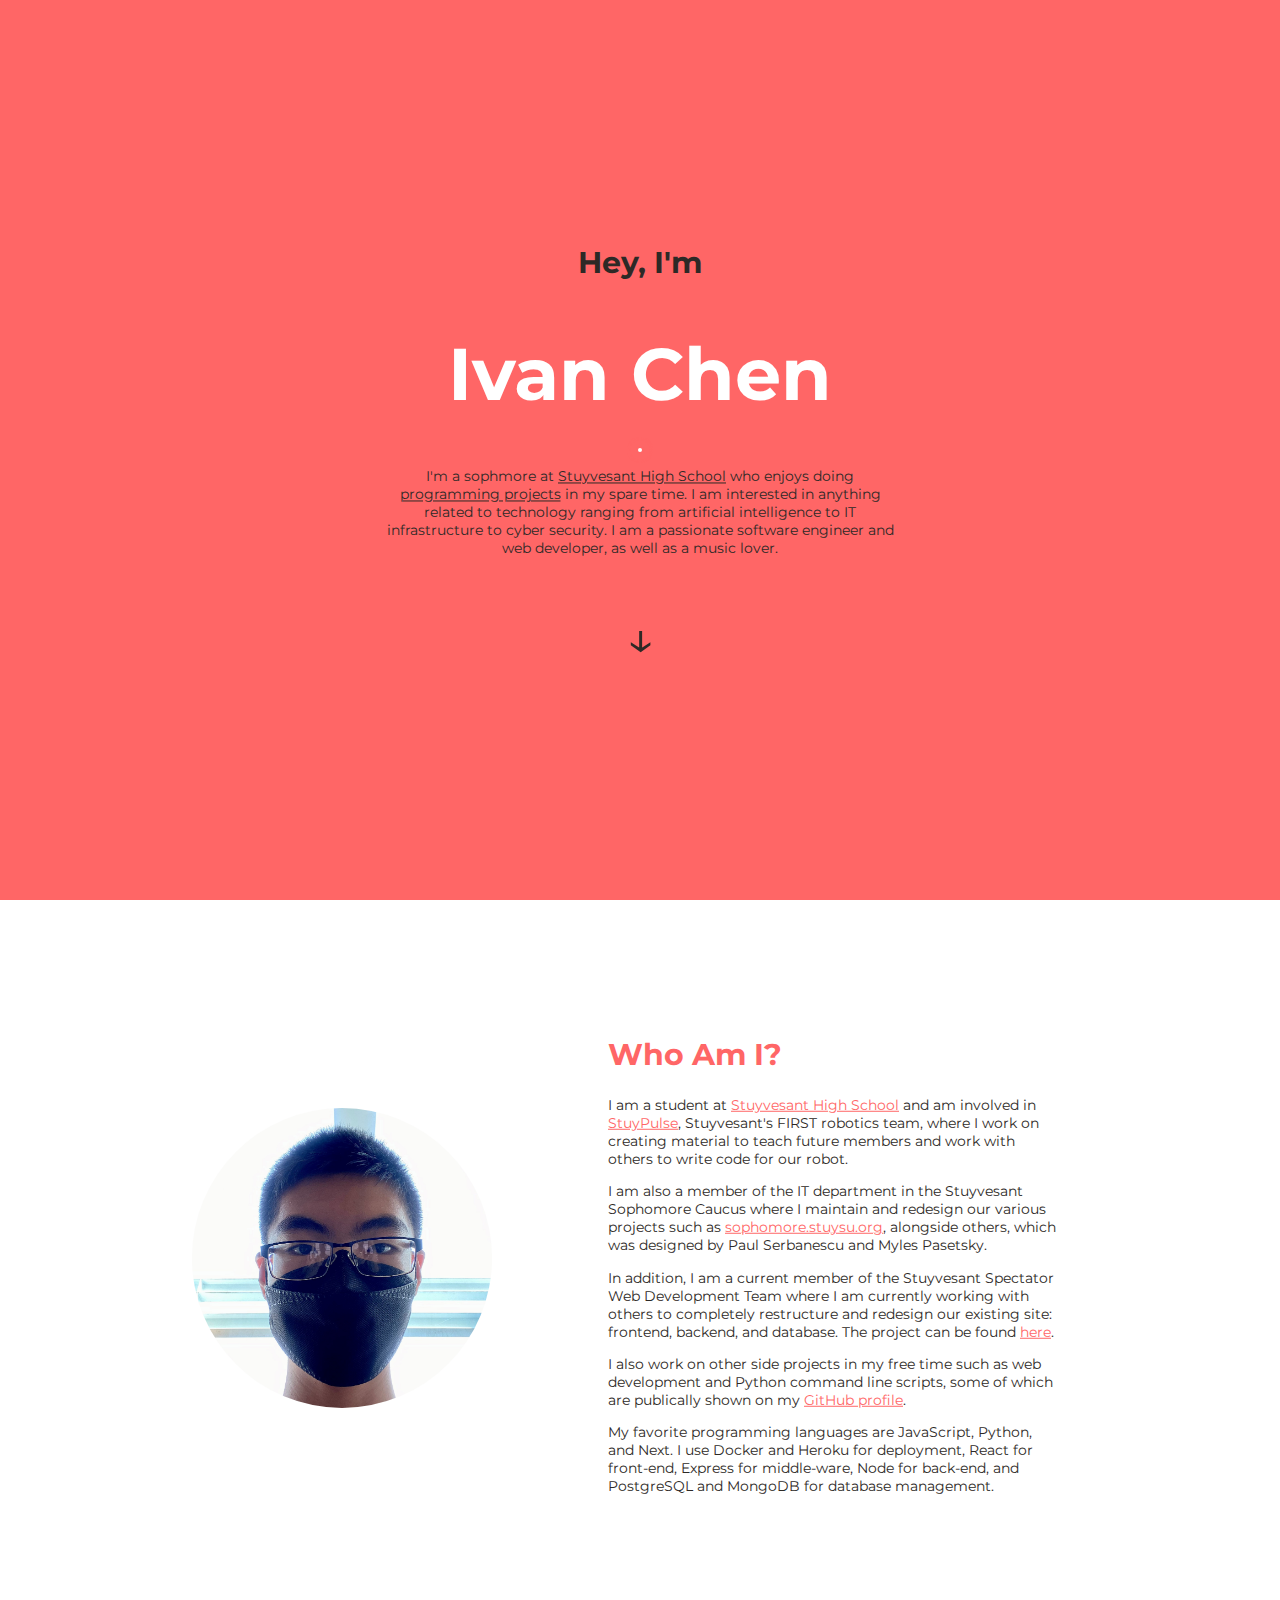
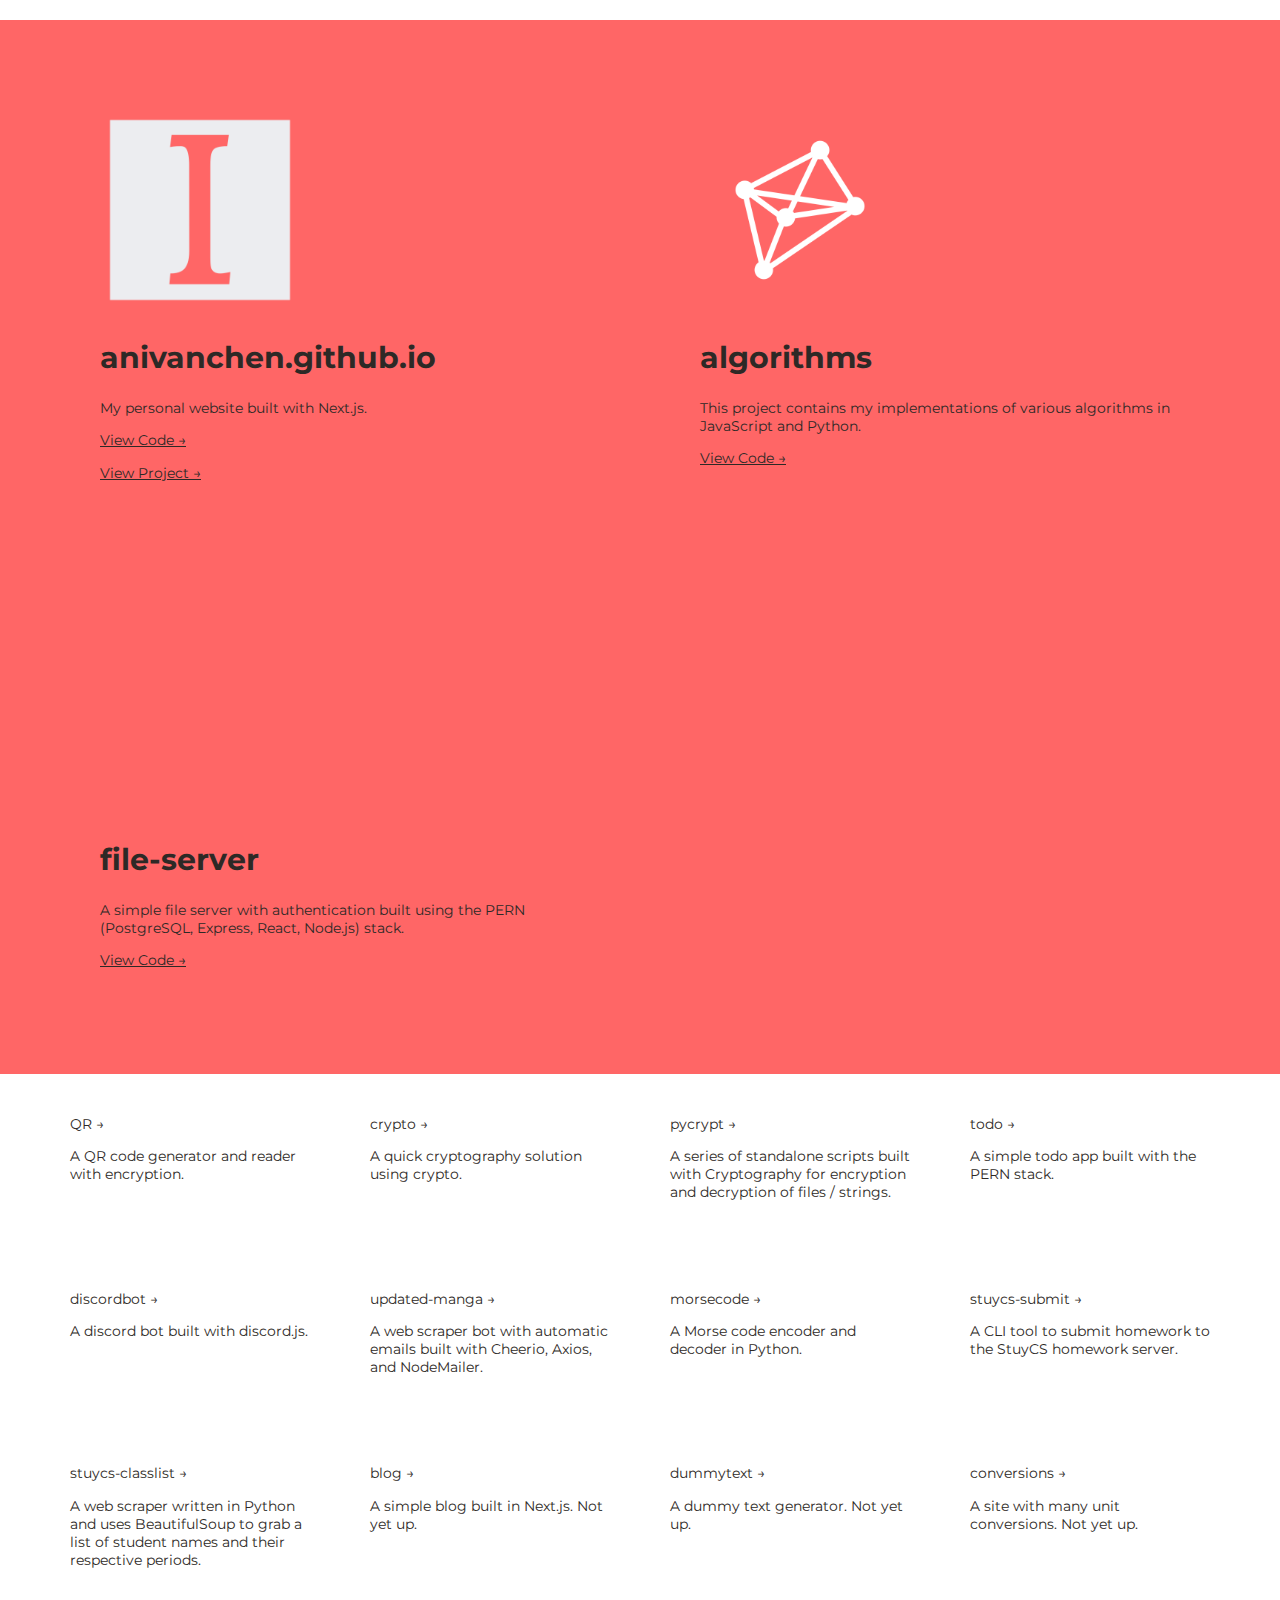
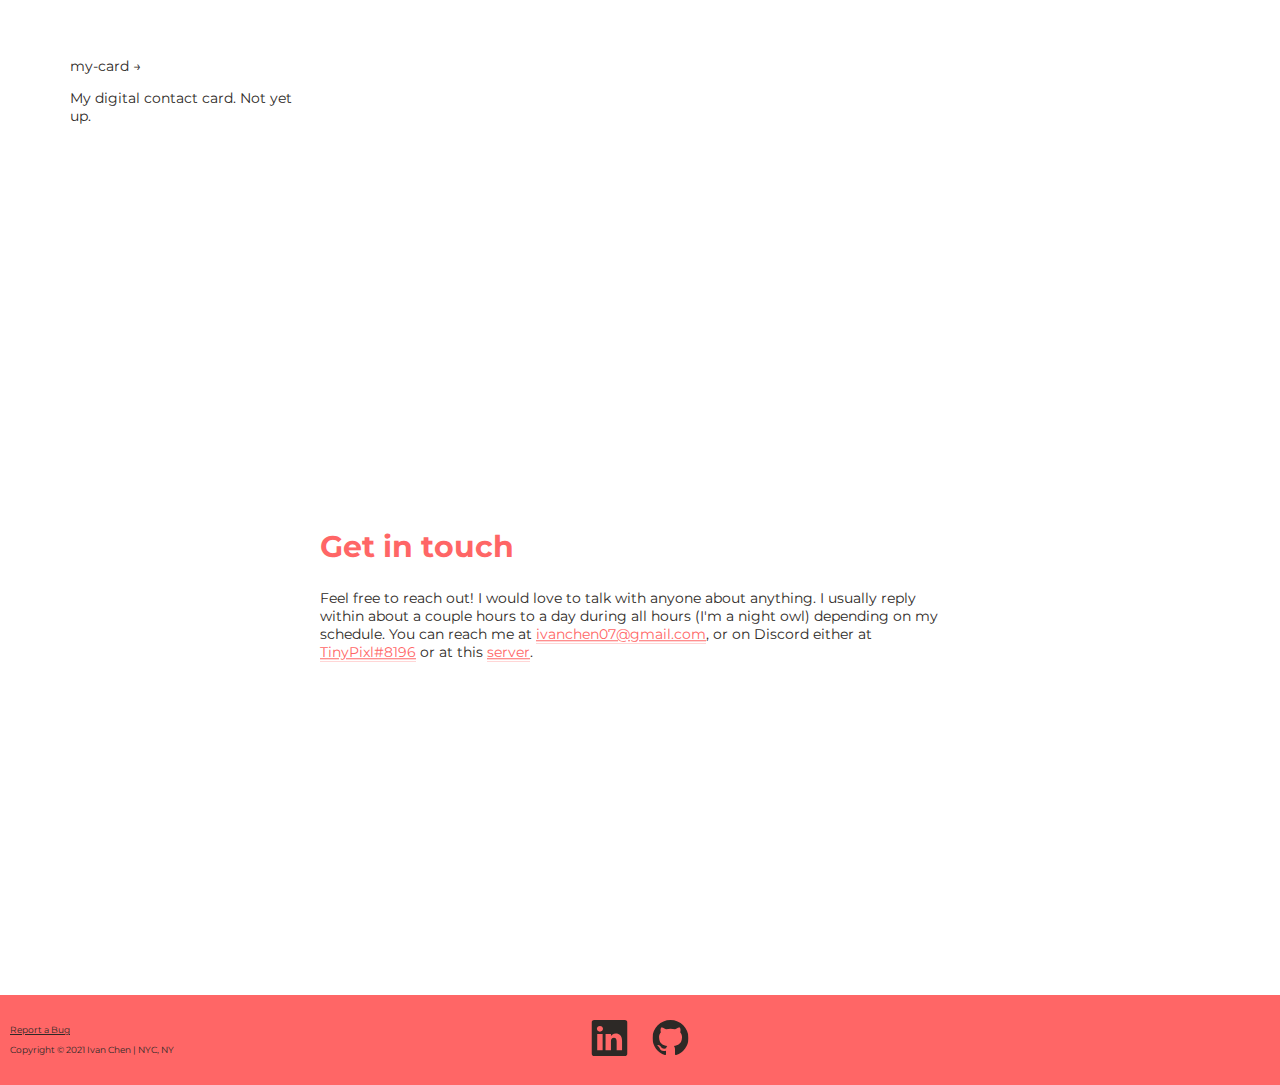
==== commit 2e7469bf: "Deploying to gh-pages from @ anivanchen/anivanchen.github.io@1235d3e4b494649a81bf8123a689955b05fb590" ====
--- a/index.html
+++ b/index.html
@@ -1 +1 @@
-<!DOCTYPE html><html><head><title>Ivan Chen</title><meta name="description" content="My portfolio. Built with Next.js and deployed on GitHub Pages."/><meta property="og:title" content="Ivan Chen"/><meta property="og:site_name" content="Ivan Chen"/><meta property="og:description" content="My portfolio. Built with Next.js and deployed on GitHub Pages."/><meta property="og:url" content="https://anivanchen.github.io/"/><meta property="og:image" content="https://anivanchen.github.io/seoimage.png"/><meta property="og:type" content="website"/><link rel="icon" href="/favicon.ico"/><meta name="google-site-verification" content="X4_LgSQJICGZZM7kYShP-XXRpkoEc4Oy9l2vmo1JW_w"/><meta name="twitter:card" content="summary"/><meta name="twitter:creator" content="anivanchen_"/><meta name="viewport" content="width=device-width, initial-scale=1"/><meta charSet="utf-8"/><meta name="next-head-count" content="14"/><link rel="preload" href="/_next/static/css/8793d8a45b8227a4797e.css" as="style"/><link rel="stylesheet" href="/_next/static/css/8793d8a45b8227a4797e.css" data-n-g=""/><link rel="preload" href="/_next/static/css/2f64b14209ebe3d77e71.css" as="style"/><link rel="stylesheet" href="/_next/static/css/2f64b14209ebe3d77e71.css" data-n-p=""/><noscript data-n-css=""></noscript><script defer="" nomodule="" src="/_next/static/chunks/polyfills-a40ef1678bae11e696dba45124eadd70.js"></script><script src="/_next/static/chunks/webpack-fb76148cfcfb42ca18eb.js" defer=""></script><script src="/_next/static/chunks/framework-895f067827ebe11ffe45.js" defer=""></script><script src="/_next/static/chunks/main-62b8caa3ccc47893b147.js" defer=""></script><script src="/_next/static/chunks/pages/_app-a4b14049e3d0e9a003bc.js" defer=""></script><script src="/_next/static/chunks/pages/index-2d3aed75d4f6bf6e4da2.js" defer=""></script><script src="/_next/static/AJr4Cq2ekq6n6GkQCN8Vv/_buildManifest.js" defer=""></script><script src="/_next/static/AJr4Cq2ekq6n6GkQCN8Vv/_ssgManifest.js" defer=""></script></head><body><div id="__next"><div class="Home_container__1EcsU"><div style="left:nullpx;top:nullpx" class="Home_ring__87c4o"></div><div style="left:nullpx;top:nullpx" class="Home_dot__QE51i"></div><div class="Home_opening__WzZ9S"><div class="Home_centered__3I-GP"><h2>Hey, I&#x27;m</h2><h1 class="Home_white__Aw9X7">Ivan Chen</h1><p>I&#x27;m a sophmore at <a href="https://stuy.enschool.org" class="Home_link__mABeA"> Stuyvesant High School</a> <!-- --> <!-- -->who enjoys doing <a href="#projects" class="Home_link__mABeA">programming projects</a> <!-- -->in my spare time. I am interested in anything related to technology ranging from artificial intelligence to IT infrastructure to cyber security. I am a passionate software engineer and web developer, as well as a music lover.</p><a href="#about"><button>About</button></a><a href="#projects"><button>Projects</button></a><a href="#contact"><button>Contact</button></a><p class="Home_downArrow__1E58Q">↓</p></div></div><div class="Home_navbar__14ZRa" id="navbar"><ul class="Home_centered__3I-GP"><li><p><a href="#about" class="Home_link__mABeA">About</a></p></li><li><p><a href="#projects" class="Home_link__mABeA">Projects</a></p></li><li><p><a href="#contact" class="Home_link__mABeA">Contact</a></p></li><li><p><a href="/blog" class="Home_link__mABeA">Blog</a></p></li><li><p><a href="/resume.pdf" class="Home_link__mABeA">Resume</a></p></li></ul><div><a href="https://linkedin.com/in/anivanchen" class="Home_icon__3QFgh"><svg xmlns="http://www.w3.org/2000/svg" width="36" height="36" fill="currentColor" viewBox="0 0 16 16"><path d="M0 1.146C0 .513.526 0 1.175 0h13.65C15.474 0 16 .513 16 1.146v13.708c0 .633-.526 1.146-1.175 1.146H1.175C.526 16 0 15.487 0 14.854V1.146zm4.943 12.248V6.169H2.542v7.225h2.401zm-1.2-8.212c.837 0 1.358-.554 1.358-1.248-.015-.709-.52-1.248-1.342-1.248-.822 0-1.359.54-1.359 1.248 0 .694.521 1.248 1.327 1.248h.016zm4.908 8.212V9.359c0-.216.016-.432.08-.586.173-.431.568-.878 1.232-.878.869 0 1.216.662 1.216 1.634v3.865h2.401V9.25c0-2.22-1.184-3.252-2.764-3.252-1.274 0-1.845.7-2.165 1.193v.025h-.016a5.54 5.54 0 0 1 .016-.025V6.169h-2.4c.03.678 0 7.225 0 7.225h2.4z"></path></svg></a><a href="https://github.com/anivanchen" class="Home_icon__3QFgh"><svg xmlns="http://www.w3.org/2000/svg" width="36" height="36" fill="currentColor" viewBox="0 0 16 16"><path d="M8 0C3.58 0 0 3.58 0 8c0 3.54 2.29 6.53 5.47 7.59.4.07.55-.17.55-.38 0-.19-.01-.82-.01-1.49-2.01.37-2.53-.49-2.69-.94-.09-.23-.48-.94-.82-1.13-.28-.15-.68-.52-.01-.53.63-.01 1.08.58 1.23.82.72 1.21 1.87.87 2.33.66.07-.52.28-.87.51-1.07-1.78-.2-3.64-.89-3.64-3.95 0-.87.31-1.59.82-2.15-.08-.2-.36-1.02.08-2.12 0 0 .67-.21 2.2.82.64-.18 1.32-.27 2-.27.68 0 1.36.09 2 .27 1.53-1.04 2.2-.82 2.2-.82.44 1.1.16 1.92.08 2.12.51.56.82 1.27.82 2.15 0 3.07-1.87 3.75-3.65 3.95.29.25.54.73.54 1.48 0 1.07-.01 1.93-.01 2.2 0 .21.15.46.55.38A8.012 8.012 0 0 0 16 8c0-4.42-3.58-8-8-8z"></path></svg></a></div></div><a id="about"></a><div class="Home_about__3PaLB"><div class="Home_aboutImage__1Q4Fi"><img src="/ivantwo.png" width="300" height="300" alt="Ivan Chen" id="aboutImg"/></div><div class="Home_centered__3I-GP"><h2 class="Home_red__3k-sp">Who Am I?</h2><p>I am a student at <!-- --> <a href="https://stuy.enschool.org" class="Home_red__3k-sp Home_link__mABeA">Stuyvesant High School</a> <!-- --> and am involved in <a href="https://stuypulse.com" class="Home_red__3k-sp Home_link__mABeA">StuyPulse</a>, Stuyvesant&#x27;s FIRST robotics team, where I work on creating material to teach future members and work with others to write code for our robot.</p><p>I am also a member of the IT department in the Stuyvesant Sophomore Caucus where I maintain and redesign our various projects such as <!-- --> <a href="https://sophomore.stuysu.org" class="Home_red__3k-sp Home_link__mABeA">sophomore.stuysu.org</a>, alongside others, which was designed by Paul Serbanescu and Myles Pasetsky.</p><p>I also work on other side projects in my free time such as web development and Python command line scripts, some of which are publically shown on my <!-- --> <a href="https://github.com/anivanchen" class="Home_red__3k-sp Home_link__mABeA">GitHub profile</a>.</p><p>My favorite programming languages are JavaScript, Python, and Next. I use Docker and Heroku for deployment, React for front-end, Express for middle-ware, Node for back-end, and PostgreSQL and MongoDB for database management.</p></div></div><a id="projects"></a><div class="Home_highlightProjects__sfomM"><div class="Home_grid__2Ei2F"><div><div class="Home_projectImage__34yjw"><img src="/logo.png" width="200" height="200" alt=""/></div><h2>anivanchen.github.io</h2><p>My personal website built with Next.js.</p><p><a href="https://github.com/anivanchen/anivanchen.github.io" class="Home_link__mABeA">View Code →</a></p><p><a href="https://anivanchen.github.io" class="Home_link__mABeA">View Project →</a></p></div><div><div class="Home_projectImage__34yjw"><img src="/algorithms.png" width="200" height="200" alt=""/></div><h2>algorithms</h2><p>This project contains my implementations of various algorithms in JavaScript and Python.</p><p><a href="https://github.com/anivanchen/algorithms" class="Home_link__mABeA">View Code →</a></p></div><div><div class="Home_projectImage__34yjw"><div class="Home_placeholderImage__1sNQh"></div></div><h2>file-server</h2><p>A simple file server with authentication built using the PERN (PostgreSQL, Express, React, Node.js) stack.</p><p><a href="https://github.com/anivanchen/file-server" class="Home_link__mABeA">View Code →</a></p></div></div></div><div class="Home_smallProjects__3wYxa"><div class="Home_grid__2Ei2F"><div class="Home_smallProject__3uZDP"><a href="https://github.com/anivanchen/QR"><p>QR →</p><p>A QR code generator and reader with encryption.</p></a></div><div class="Home_smallProject__3uZDP"><a href="https://github.com/anivanchen/crypto"><p>crypto →</p><p>A quick cryptography solution using crypto.</p></a></div><div class="Home_smallProject__3uZDP"><a href="https://github.com/anivanchen/pycrypt"><p>pycrypt →</p><p>A series of standalone scripts built with Cryptography for encryption and decryption of files / strings.</p></a></div><div class="Home_smallProject__3uZDP"><a href="https://github.com/anivanchen/todo"><p>todo →</p><p>A simple todo app built with the PERN stack.</p></a></div><div class="Home_smallProject__3uZDP"><a href="https://github.com/anivanchen/discordbot-public"><p>discordbot →</p><p>A discord bot built with discord.js.</p></a></div><div class="Home_smallProject__3uZDP"><a href="https://github.com/anivanchen/updated-manga"><p>updated-manga →</p><p>A web scraper bot with automatic emails built with Cheerio, Axios, and NodeMailer.</p></a></div><div class="Home_smallProject__3uZDP"><a href="https://github.com/anivanchen/morsecode"><p>morsecode →</p><p>A Morse code encoder and decoder in Python.</p></a></div><div class="Home_smallProject__3uZDP"><a href="https://github.com/anivanchen/stuycs-submit"><p>stuycs-submit →</p><p>A CLI tool to submit homework to the StuyCS homework server.</p></a></div><div class="Home_smallProject__3uZDP"><a href="https://github.com/anivanchen/stuycs-classlist"><p>stuycs-classlist →</p><p>A web scraper written in Python and uses BeautifulSoup to grab a list of student names and their respective periods.</p></a></div><div class="Home_smallProject__3uZDP"><a href="https://github.com/anivanchen/blog"><p>blog →</p><p>A simple blog built in Next.js. Not yet up.</p></a></div><div class="Home_smallProject__3uZDP"><a href="https://github.com/anivanchen/dummytext"><p>dummytext →</p><p>A dummy text generator. Not yet up.</p></a></div><div class="Home_smallProject__3uZDP"><a href="https://github.com/anivanchen/conversions"><p>conversions →</p><p>A site with many unit conversions. Not yet up.</p></a></div><div class="Home_smallProject__3uZDP"><a href="https://github.com/anivanchen/my-card"><p>my-card →</p><p>My digital contact card. Not yet up.</p></a></div></div></div><div class="Home_contact__2V07w"><a id="contact"></a><div class="Home_centered__3I-GP"><h2 class="Home_red__3k-sp">Get in touch</h2><p>Feel free to reach out! I would love to talk with anyone about anything. I usually reply within about a couple hours to a day during all hours (I&#x27;m a night owl) depending on my schedule. You can reach me at <!-- --> <a href="mailto:ivanchen07@gmail.com" class="Home_red__3k-sp Home_link__mABeA">ivanchen07@gmail.com</a>, or on Discord either at <!-- --> <a href="https://discordapp.com/channels/@me/822130958148435980/" class="Home_red__3k-sp Home_link__mABeA">TinyPixl#8196</a> <!-- -->or at this <a href="https://discord.gg/YWtm6Q7JQP" class="Home_red__3k-sp Home_link__mABeA">server</a>.</p></div></div><footer class="Home_footer__1WdhD"><div class="Home_centered__3I-GP"><a href="https://linkedin.com/in/anivanchen" class="Home_icon__3QFgh"><svg xmlns="http://www.w3.org/2000/svg" width="36" height="36" fill="currentColor" viewBox="0 0 16 16"><path d="M0 1.146C0 .513.526 0 1.175 0h13.65C15.474 0 16 .513 16 1.146v13.708c0 .633-.526 1.146-1.175 1.146H1.175C.526 16 0 15.487 0 14.854V1.146zm4.943 12.248V6.169H2.542v7.225h2.401zm-1.2-8.212c.837 0 1.358-.554 1.358-1.248-.015-.709-.52-1.248-1.342-1.248-.822 0-1.359.54-1.359 1.248 0 .694.521 1.248 1.327 1.248h.016zm4.908 8.212V9.359c0-.216.016-.432.08-.586.173-.431.568-.878 1.232-.878.869 0 1.216.662 1.216 1.634v3.865h2.401V9.25c0-2.22-1.184-3.252-2.764-3.252-1.274 0-1.845.7-2.165 1.193v.025h-.016a5.54 5.54 0 0 1 .016-.025V6.169h-2.4c.03.678 0 7.225 0 7.225h2.4z"></path></svg></a><a href="https://github.com/anivanchen"><svg xmlns="http://www.w3.org/2000/svg" width="36" height="36" fill="currentColor" viewBox="0 0 16 16"><path d="M8 0C3.58 0 0 3.58 0 8c0 3.54 2.29 6.53 5.47 7.59.4.07.55-.17.55-.38 0-.19-.01-.82-.01-1.49-2.01.37-2.53-.49-2.69-.94-.09-.23-.48-.94-.82-1.13-.28-.15-.68-.52-.01-.53.63-.01 1.08.58 1.23.82.72 1.21 1.87.87 2.33.66.07-.52.28-.87.51-1.07-1.78-.2-3.64-.89-3.64-3.95 0-.87.31-1.59.82-2.15-.08-.2-.36-1.02.08-2.12 0 0 .67-.21 2.2.82.64-.18 1.32-.27 2-.27.68 0 1.36.09 2 .27 1.53-1.04 2.2-.82 2.2-.82.44 1.1.16 1.92.08 2.12.51.56.82 1.27.82 2.15 0 3.07-1.87 3.75-3.65 3.95.29.25.54.73.54 1.48 0 1.07-.01 1.93-.01 2.2 0 .21.15.46.55.38A8.012 8.012 0 0 0 16 8c0-4.42-3.58-8-8-8z"></path></svg></a></div><div class="Home_footerCentered__1vjsy"><p><a href="https://github.com/anivanchen/anivanchen.github.io/issues" class="Home_link__mABeA">Report a Bug</a></p><p>Copyright © 2021 Ivan Chen | NYC, NY</p></div></footer></div></div><script id="__NEXT_DATA__" type="application/json">{"props":{"pageProps":{}},"page":"/","query":{},"buildId":"AJr4Cq2ekq6n6GkQCN8Vv","nextExport":true,"autoExport":true,"isFallback":false,"scriptLoader":[]}</script></body></html>+<!DOCTYPE html><html><head><title>Ivan Chen</title><meta name="description" content="My portfolio. Built with Next.js and deployed on GitHub Pages."/><meta property="og:title" content="Ivan Chen"/><meta property="og:site_name" content="Ivan Chen"/><meta property="og:description" content="My portfolio. Built with Next.js and deployed on GitHub Pages."/><meta property="og:url" content="https://anivanchen.github.io/"/><meta property="og:image" content="https://anivanchen.github.io/seoimage.png"/><meta property="og:type" content="website"/><link rel="icon" href="/favicon.ico"/><meta name="google-site-verification" content="X4_LgSQJICGZZM7kYShP-XXRpkoEc4Oy9l2vmo1JW_w"/><meta name="twitter:card" content="summary"/><meta name="twitter:creator" content="anivanchen_"/><meta name="viewport" content="width=device-width, initial-scale=1"/><meta charSet="utf-8"/><meta name="next-head-count" content="14"/><link rel="preload" href="/_next/static/css/8793d8a45b8227a4797e.css" as="style"/><link rel="stylesheet" href="/_next/static/css/8793d8a45b8227a4797e.css" data-n-g=""/><link rel="preload" href="/_next/static/css/2f64b14209ebe3d77e71.css" as="style"/><link rel="stylesheet" href="/_next/static/css/2f64b14209ebe3d77e71.css" data-n-p=""/><noscript data-n-css=""></noscript><script defer="" nomodule="" src="/_next/static/chunks/polyfills-a40ef1678bae11e696dba45124eadd70.js"></script><script src="/_next/static/chunks/webpack-fb76148cfcfb42ca18eb.js" defer=""></script><script src="/_next/static/chunks/framework-895f067827ebe11ffe45.js" defer=""></script><script src="/_next/static/chunks/main-62b8caa3ccc47893b147.js" defer=""></script><script src="/_next/static/chunks/pages/_app-a4b14049e3d0e9a003bc.js" defer=""></script><script src="/_next/static/chunks/pages/index-f98862a777cd2bf4285f.js" defer=""></script><script src="/_next/static/6kp2A7Qk7_9EWN9DZZmsY/_buildManifest.js" defer=""></script><script src="/_next/static/6kp2A7Qk7_9EWN9DZZmsY/_ssgManifest.js" defer=""></script></head><body><div id="__next"><div class="Home_container__1EcsU"><div style="left:nullpx;top:nullpx" class="Home_ring__87c4o"></div><div style="left:nullpx;top:nullpx" class="Home_dot__QE51i"></div><div class="Home_opening__WzZ9S"><div class="Home_centered__3I-GP"><h2>Hey, I&#x27;m</h2><h1 class="Home_white__Aw9X7">Ivan Chen</h1><p>I&#x27;m a sophmore at <a href="https://stuy.enschool.org" class="Home_link__mABeA"> Stuyvesant High School</a> <!-- --> <!-- -->who enjoys doing <a href="#projects" class="Home_link__mABeA">programming projects</a> <!-- -->in my spare time. I am interested in anything related to technology ranging from artificial intelligence to IT infrastructure to cyber security. I am a passionate software engineer and web developer, as well as a music lover.</p><a href="#about"><button>About</button></a><a href="#projects"><button>Projects</button></a><a href="#contact"><button>Contact</button></a><p class="Home_downArrow__1E58Q">↓</p></div></div><div class="Home_navbar__14ZRa" id="navbar"><ul class="Home_centered__3I-GP"><li><p><a href="#about" class="Home_link__mABeA">About</a></p></li><li><p><a href="#projects" class="Home_link__mABeA">Projects</a></p></li><li><p><a href="#contact" class="Home_link__mABeA">Contact</a></p></li><li><p><a href="/blog" class="Home_link__mABeA">Blog</a></p></li><li><p><a href="/resume.pdf" class="Home_link__mABeA">Resume</a></p></li></ul><div><a href="https://linkedin.com/in/anivanchen" class="Home_icon__3QFgh"><svg xmlns="http://www.w3.org/2000/svg" width="36" height="36" fill="currentColor" viewBox="0 0 16 16"><path d="M0 1.146C0 .513.526 0 1.175 0h13.65C15.474 0 16 .513 16 1.146v13.708c0 .633-.526 1.146-1.175 1.146H1.175C.526 16 0 15.487 0 14.854V1.146zm4.943 12.248V6.169H2.542v7.225h2.401zm-1.2-8.212c.837 0 1.358-.554 1.358-1.248-.015-.709-.52-1.248-1.342-1.248-.822 0-1.359.54-1.359 1.248 0 .694.521 1.248 1.327 1.248h.016zm4.908 8.212V9.359c0-.216.016-.432.08-.586.173-.431.568-.878 1.232-.878.869 0 1.216.662 1.216 1.634v3.865h2.401V9.25c0-2.22-1.184-3.252-2.764-3.252-1.274 0-1.845.7-2.165 1.193v.025h-.016a5.54 5.54 0 0 1 .016-.025V6.169h-2.4c.03.678 0 7.225 0 7.225h2.4z"></path></svg></a><a href="https://github.com/anivanchen" class="Home_icon__3QFgh"><svg xmlns="http://www.w3.org/2000/svg" width="36" height="36" fill="currentColor" viewBox="0 0 16 16"><path d="M8 0C3.58 0 0 3.58 0 8c0 3.54 2.29 6.53 5.47 7.59.4.07.55-.17.55-.38 0-.19-.01-.82-.01-1.49-2.01.37-2.53-.49-2.69-.94-.09-.23-.48-.94-.82-1.13-.28-.15-.68-.52-.01-.53.63-.01 1.08.58 1.23.82.72 1.21 1.87.87 2.33.66.07-.52.28-.87.51-1.07-1.78-.2-3.64-.89-3.64-3.95 0-.87.31-1.59.82-2.15-.08-.2-.36-1.02.08-2.12 0 0 .67-.21 2.2.82.64-.18 1.32-.27 2-.27.68 0 1.36.09 2 .27 1.53-1.04 2.2-.82 2.2-.82.44 1.1.16 1.92.08 2.12.51.56.82 1.27.82 2.15 0 3.07-1.87 3.75-3.65 3.95.29.25.54.73.54 1.48 0 1.07-.01 1.93-.01 2.2 0 .21.15.46.55.38A8.012 8.012 0 0 0 16 8c0-4.42-3.58-8-8-8z"></path></svg></a></div></div><a id="about"></a><div class="Home_about__3PaLB"><div class="Home_aboutImage__1Q4Fi"><img src="/ivantwo.png" width="300" height="300" alt="Ivan Chen" id="aboutImg"/></div><div class="Home_centered__3I-GP"><h2 class="Home_red__3k-sp">Who Am I?</h2><p>I am a student at <!-- --> <a href="https://stuy.enschool.org" class="Home_red__3k-sp Home_link__mABeA">Stuyvesant High School</a> <!-- --> and am involved in <a href="https://stuypulse.com" class="Home_red__3k-sp Home_link__mABeA">StuyPulse</a>, Stuyvesant&#x27;s FIRST robotics team, where I work on creating material to teach future members and work with others to write code for our robot.</p><p>I am also a member of the IT department in the Stuyvesant Sophomore Caucus where I maintain and redesign our various projects such as <!-- --> <a href="https://sophomore.stuysu.org" class="Home_red__3k-sp Home_link__mABeA">sophomore.stuysu.org</a>, alongside others, which was designed by Paul Serbanescu and Myles Pasetsky.</p><p>In addition, I am a current member of the Stuyvesant Spectator Web Development Team where I am currently working with others to completely restructure and redesign our existing site: frontend, backend, and database. The project can be found <!-- --> <a href="https://github.com/stuyspec/stuyspecrewrite" class="Home_red__3k-sp Home_link__mABeA">here</a>.</p><p>I also work on other side projects in my free time such as web development and Python command line scripts, some of which are publically shown on my <!-- --> <a href="https://github.com/anivanchen" class="Home_red__3k-sp Home_link__mABeA">GitHub profile</a>.</p><p>My favorite programming languages are JavaScript, Python, and Next. I use Docker and Heroku for deployment, React for front-end, Express for middle-ware, Node for back-end, and PostgreSQL and MongoDB for database management.</p></div></div><a id="projects"></a><div class="Home_highlightProjects__sfomM"><div class="Home_grid__2Ei2F"><div><div class="Home_projectImage__34yjw"><img src="/logo.png" width="200" height="200" alt=""/></div><h2>anivanchen.github.io</h2><p>My personal website built with Next.js.</p><p><a href="https://github.com/anivanchen/anivanchen.github.io" class="Home_link__mABeA">View Code →</a></p><p><a href="https://anivanchen.github.io" class="Home_link__mABeA">View Project →</a></p></div><div><div class="Home_projectImage__34yjw"><img src="/algorithms.png" width="200" height="200" alt=""/></div><h2>algorithms</h2><p>This project contains my implementations of various algorithms in JavaScript and Python.</p><p><a href="https://github.com/anivanchen/algorithms" class="Home_link__mABeA">View Code →</a></p></div><div><div class="Home_projectImage__34yjw"><div class="Home_placeholderImage__1sNQh"></div></div><h2>file-server</h2><p>A simple file server with authentication built using the PERN (PostgreSQL, Express, React, Node.js) stack.</p><p><a href="https://github.com/anivanchen/file-server" class="Home_link__mABeA">View Code →</a></p></div></div></div><div class="Home_smallProjects__3wYxa"><div class="Home_grid__2Ei2F"><div class="Home_smallProject__3uZDP"><a href="https://github.com/anivanchen/QR"><p>QR →</p><p>A QR code generator and reader with encryption.</p></a></div><div class="Home_smallProject__3uZDP"><a href="https://github.com/anivanchen/crypto"><p>crypto →</p><p>A quick cryptography solution using crypto.</p></a></div><div class="Home_smallProject__3uZDP"><a href="https://github.com/anivanchen/pycrypt"><p>pycrypt →</p><p>A series of standalone scripts built with Cryptography for encryption and decryption of files / strings.</p></a></div><div class="Home_smallProject__3uZDP"><a href="https://github.com/anivanchen/todo"><p>todo →</p><p>A simple todo app built with the PERN stack.</p></a></div><div class="Home_smallProject__3uZDP"><a href="https://github.com/anivanchen/discordbot-public"><p>discordbot →</p><p>A discord bot built with discord.js.</p></a></div><div class="Home_smallProject__3uZDP"><a href="https://github.com/anivanchen/updated-manga"><p>updated-manga →</p><p>A web scraper bot with automatic emails built with Cheerio, Axios, and NodeMailer.</p></a></div><div class="Home_smallProject__3uZDP"><a href="https://github.com/anivanchen/morsecode"><p>morsecode →</p><p>A Morse code encoder and decoder in Python.</p></a></div><div class="Home_smallProject__3uZDP"><a href="https://github.com/anivanchen/stuycs-submit"><p>stuycs-submit →</p><p>A CLI tool to submit homework to the StuyCS homework server.</p></a></div><div class="Home_smallProject__3uZDP"><a href="https://github.com/anivanchen/stuycs-classlist"><p>stuycs-classlist →</p><p>A web scraper written in Python and uses BeautifulSoup to grab a list of student names and their respective periods.</p></a></div><div class="Home_smallProject__3uZDP"><a href="https://github.com/anivanchen/blog"><p>blog →</p><p>A simple blog built in Next.js. Not yet up.</p></a></div><div class="Home_smallProject__3uZDP"><a href="https://github.com/anivanchen/dummytext"><p>dummytext →</p><p>A dummy text generator. Not yet up.</p></a></div><div class="Home_smallProject__3uZDP"><a href="https://github.com/anivanchen/conversions"><p>conversions →</p><p>A site with many unit conversions. Not yet up.</p></a></div><div class="Home_smallProject__3uZDP"><a href="https://github.com/anivanchen/my-card"><p>my-card →</p><p>My digital contact card. Not yet up.</p></a></div></div></div><div class="Home_contact__2V07w"><a id="contact"></a><div class="Home_centered__3I-GP"><h2 class="Home_red__3k-sp">Get in touch</h2><p>Feel free to reach out! I would love to talk with anyone about anything. I usually reply within about a couple hours to a day during all hours (I&#x27;m a night owl) depending on my schedule. You can reach me at <!-- --> <a href="mailto:ivanchen07@gmail.com" class="Home_red__3k-sp Home_link__mABeA">ivanchen07@gmail.com</a>, or on Discord either at <!-- --> <a href="https://discordapp.com/channels/@me/822130958148435980/" class="Home_red__3k-sp Home_link__mABeA">TinyPixl#8196</a> <!-- -->or at this <a href="https://discord.gg/YWtm6Q7JQP" class="Home_red__3k-sp Home_link__mABeA">server</a>.</p></div></div><footer class="Home_footer__1WdhD"><div class="Home_centered__3I-GP"><a href="https://linkedin.com/in/anivanchen" class="Home_icon__3QFgh"><svg xmlns="http://www.w3.org/2000/svg" width="36" height="36" fill="currentColor" viewBox="0 0 16 16"><path d="M0 1.146C0 .513.526 0 1.175 0h13.65C15.474 0 16 .513 16 1.146v13.708c0 .633-.526 1.146-1.175 1.146H1.175C.526 16 0 15.487 0 14.854V1.146zm4.943 12.248V6.169H2.542v7.225h2.401zm-1.2-8.212c.837 0 1.358-.554 1.358-1.248-.015-.709-.52-1.248-1.342-1.248-.822 0-1.359.54-1.359 1.248 0 .694.521 1.248 1.327 1.248h.016zm4.908 8.212V9.359c0-.216.016-.432.08-.586.173-.431.568-.878 1.232-.878.869 0 1.216.662 1.216 1.634v3.865h2.401V9.25c0-2.22-1.184-3.252-2.764-3.252-1.274 0-1.845.7-2.165 1.193v.025h-.016a5.54 5.54 0 0 1 .016-.025V6.169h-2.4c.03.678 0 7.225 0 7.225h2.4z"></path></svg></a><a href="https://github.com/anivanchen"><svg xmlns="http://www.w3.org/2000/svg" width="36" height="36" fill="currentColor" viewBox="0 0 16 16"><path d="M8 0C3.58 0 0 3.58 0 8c0 3.54 2.29 6.53 5.47 7.59.4.07.55-.17.55-.38 0-.19-.01-.82-.01-1.49-2.01.37-2.53-.49-2.69-.94-.09-.23-.48-.94-.82-1.13-.28-.15-.68-.52-.01-.53.63-.01 1.08.58 1.23.82.72 1.21 1.87.87 2.33.66.07-.52.28-.87.51-1.07-1.78-.2-3.64-.89-3.64-3.95 0-.87.31-1.59.82-2.15-.08-.2-.36-1.02.08-2.12 0 0 .67-.21 2.2.82.64-.18 1.32-.27 2-.27.68 0 1.36.09 2 .27 1.53-1.04 2.2-.82 2.2-.82.44 1.1.16 1.92.08 2.12.51.56.82 1.27.82 2.15 0 3.07-1.87 3.75-3.65 3.95.29.25.54.73.54 1.48 0 1.07-.01 1.93-.01 2.2 0 .21.15.46.55.38A8.012 8.012 0 0 0 16 8c0-4.42-3.58-8-8-8z"></path></svg></a></div><div class="Home_footerCentered__1vjsy"><p><a href="https://github.com/anivanchen/anivanchen.github.io/issues" class="Home_link__mABeA">Report a Bug</a></p><p>Copyright © 2021 Ivan Chen | NYC, NY</p></div></footer></div></div><script id="__NEXT_DATA__" type="application/json">{"props":{"pageProps":{}},"page":"/","query":{},"buildId":"6kp2A7Qk7_9EWN9DZZmsY","nextExport":true,"autoExport":true,"isFallback":false,"scriptLoader":[]}</script></body></html>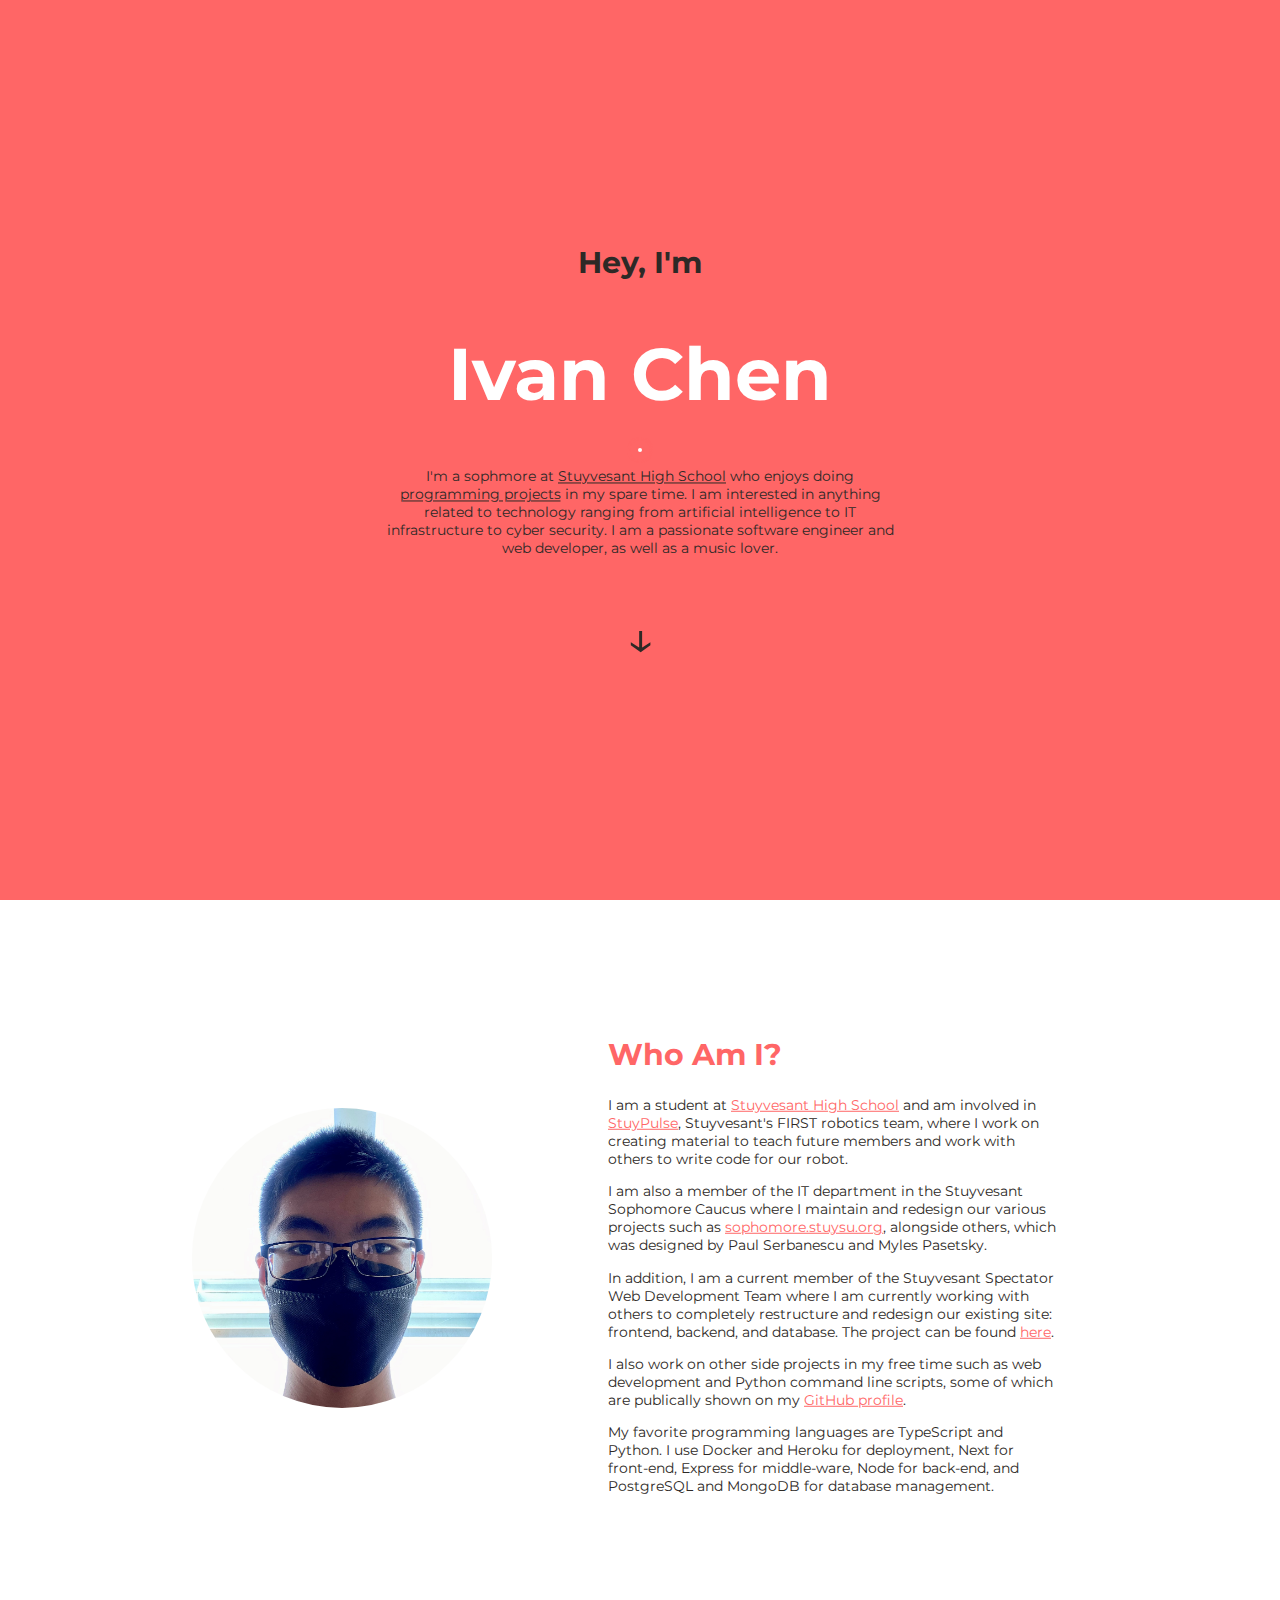
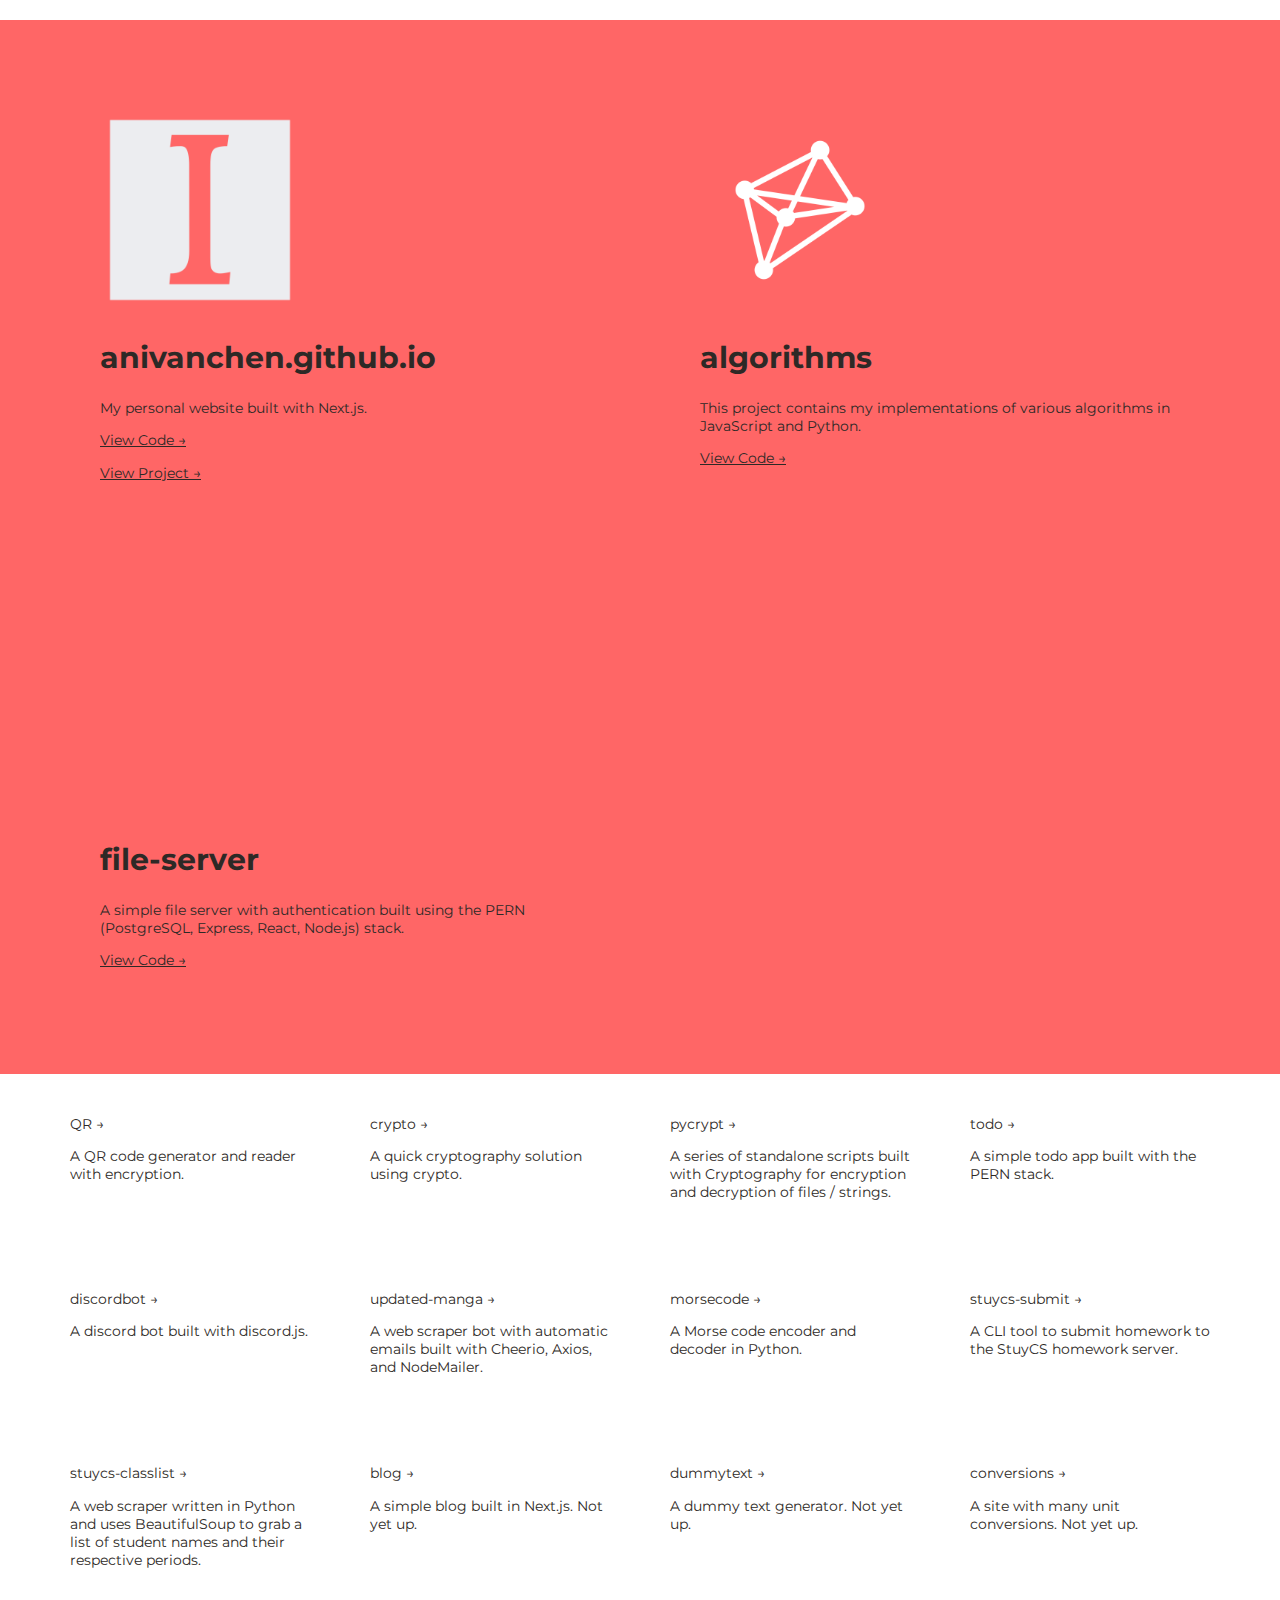
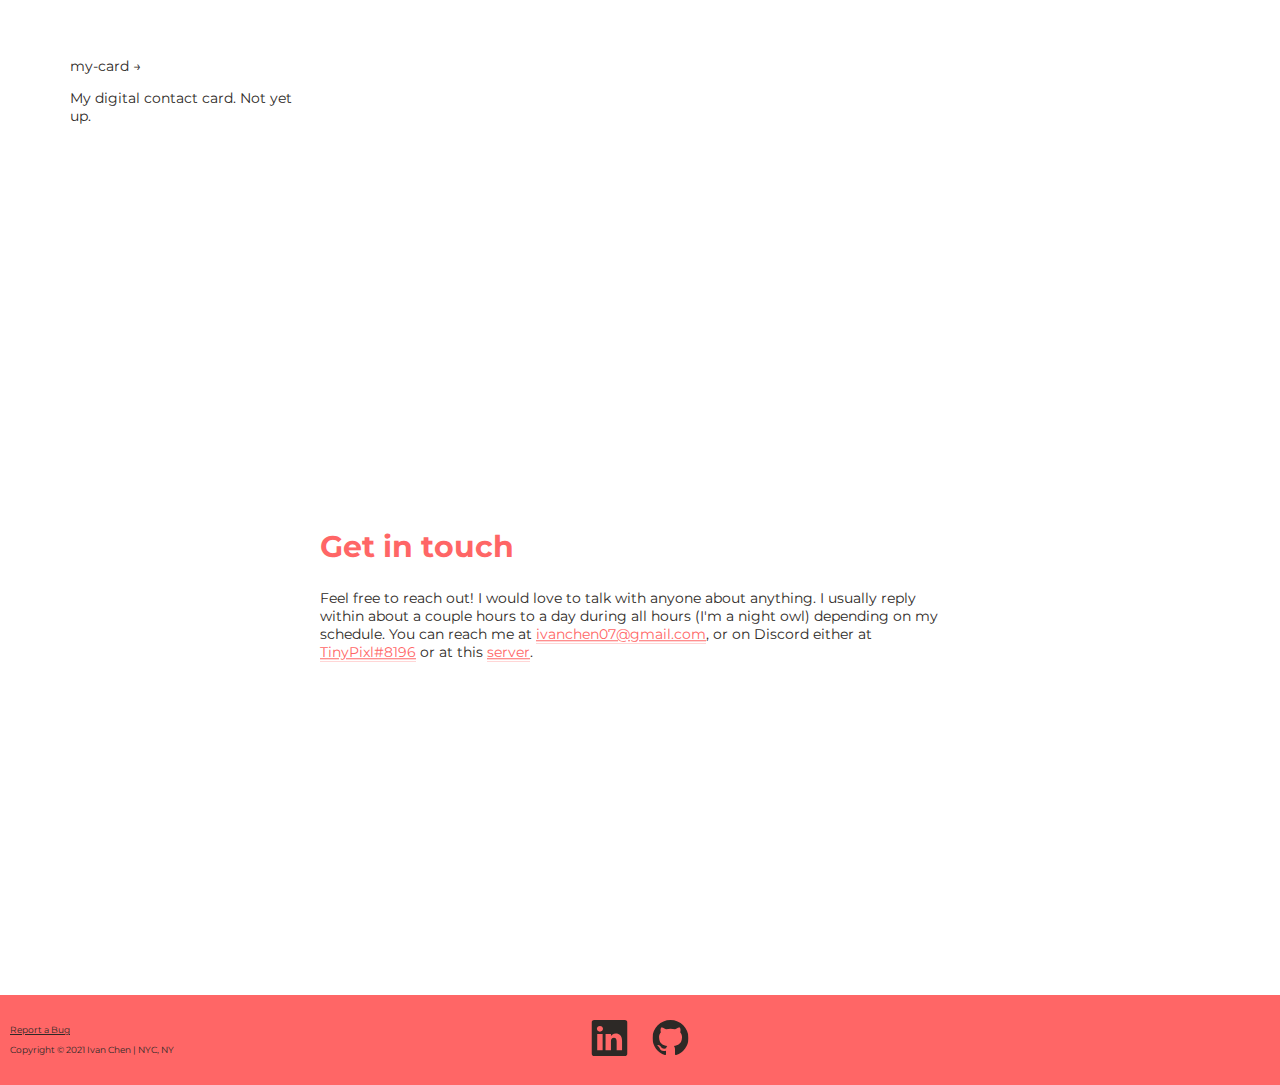
==== commit 81d67020: "Deploying to gh-pages from @ anivanchen/anivanchen.github.io@df7e2d55ce9ddf495c17659ac949237b76bdf62" ====
--- a/index.html
+++ b/index.html
@@ -1 +1 @@
-<!DOCTYPE html><html><head><title>Ivan Chen</title><meta name="description" content="My portfolio. Built with Next.js and deployed on GitHub Pages."/><meta property="og:title" content="Ivan Chen"/><meta property="og:site_name" content="Ivan Chen"/><meta property="og:description" content="My portfolio. Built with Next.js and deployed on GitHub Pages."/><meta property="og:url" content="https://anivanchen.github.io/"/><meta property="og:image" content="https://anivanchen.github.io/seoimage.png"/><meta property="og:type" content="website"/><link rel="icon" href="/favicon.ico"/><meta name="google-site-verification" content="X4_LgSQJICGZZM7kYShP-XXRpkoEc4Oy9l2vmo1JW_w"/><meta name="twitter:card" content="summary"/><meta name="twitter:creator" content="anivanchen_"/><meta name="viewport" content="width=device-width, initial-scale=1"/><meta charSet="utf-8"/><meta name="next-head-count" content="14"/><link rel="preload" href="/_next/static/css/8793d8a45b8227a4797e.css" as="style"/><link rel="stylesheet" href="/_next/static/css/8793d8a45b8227a4797e.css" data-n-g=""/><link rel="preload" href="/_next/static/css/2f64b14209ebe3d77e71.css" as="style"/><link rel="stylesheet" href="/_next/static/css/2f64b14209ebe3d77e71.css" data-n-p=""/><noscript data-n-css=""></noscript><script defer="" nomodule="" src="/_next/static/chunks/polyfills-a40ef1678bae11e696dba45124eadd70.js"></script><script src="/_next/static/chunks/webpack-fb76148cfcfb42ca18eb.js" defer=""></script><script src="/_next/static/chunks/framework-895f067827ebe11ffe45.js" defer=""></script><script src="/_next/static/chunks/main-62b8caa3ccc47893b147.js" defer=""></script><script src="/_next/static/chunks/pages/_app-a4b14049e3d0e9a003bc.js" defer=""></script><script src="/_next/static/chunks/pages/index-f98862a777cd2bf4285f.js" defer=""></script><script src="/_next/static/6kp2A7Qk7_9EWN9DZZmsY/_buildManifest.js" defer=""></script><script src="/_next/static/6kp2A7Qk7_9EWN9DZZmsY/_ssgManifest.js" defer=""></script></head><body><div id="__next"><div class="Home_container__1EcsU"><div style="left:nullpx;top:nullpx" class="Home_ring__87c4o"></div><div style="left:nullpx;top:nullpx" class="Home_dot__QE51i"></div><div class="Home_opening__WzZ9S"><div class="Home_centered__3I-GP"><h2>Hey, I&#x27;m</h2><h1 class="Home_white__Aw9X7">Ivan Chen</h1><p>I&#x27;m a sophmore at <a href="https://stuy.enschool.org" class="Home_link__mABeA"> Stuyvesant High School</a> <!-- --> <!-- -->who enjoys doing <a href="#projects" class="Home_link__mABeA">programming projects</a> <!-- -->in my spare time. I am interested in anything related to technology ranging from artificial intelligence to IT infrastructure to cyber security. I am a passionate software engineer and web developer, as well as a music lover.</p><a href="#about"><button>About</button></a><a href="#projects"><button>Projects</button></a><a href="#contact"><button>Contact</button></a><p class="Home_downArrow__1E58Q">↓</p></div></div><div class="Home_navbar__14ZRa" id="navbar"><ul class="Home_centered__3I-GP"><li><p><a href="#about" class="Home_link__mABeA">About</a></p></li><li><p><a href="#projects" class="Home_link__mABeA">Projects</a></p></li><li><p><a href="#contact" class="Home_link__mABeA">Contact</a></p></li><li><p><a href="/blog" class="Home_link__mABeA">Blog</a></p></li><li><p><a href="/resume.pdf" class="Home_link__mABeA">Resume</a></p></li></ul><div><a href="https://linkedin.com/in/anivanchen" class="Home_icon__3QFgh"><svg xmlns="http://www.w3.org/2000/svg" width="36" height="36" fill="currentColor" viewBox="0 0 16 16"><path d="M0 1.146C0 .513.526 0 1.175 0h13.65C15.474 0 16 .513 16 1.146v13.708c0 .633-.526 1.146-1.175 1.146H1.175C.526 16 0 15.487 0 14.854V1.146zm4.943 12.248V6.169H2.542v7.225h2.401zm-1.2-8.212c.837 0 1.358-.554 1.358-1.248-.015-.709-.52-1.248-1.342-1.248-.822 0-1.359.54-1.359 1.248 0 .694.521 1.248 1.327 1.248h.016zm4.908 8.212V9.359c0-.216.016-.432.08-.586.173-.431.568-.878 1.232-.878.869 0 1.216.662 1.216 1.634v3.865h2.401V9.25c0-2.22-1.184-3.252-2.764-3.252-1.274 0-1.845.7-2.165 1.193v.025h-.016a5.54 5.54 0 0 1 .016-.025V6.169h-2.4c.03.678 0 7.225 0 7.225h2.4z"></path></svg></a><a href="https://github.com/anivanchen" class="Home_icon__3QFgh"><svg xmlns="http://www.w3.org/2000/svg" width="36" height="36" fill="currentColor" viewBox="0 0 16 16"><path d="M8 0C3.58 0 0 3.58 0 8c0 3.54 2.29 6.53 5.47 7.59.4.07.55-.17.55-.38 0-.19-.01-.82-.01-1.49-2.01.37-2.53-.49-2.69-.94-.09-.23-.48-.94-.82-1.13-.28-.15-.68-.52-.01-.53.63-.01 1.08.58 1.23.82.72 1.21 1.87.87 2.33.66.07-.52.28-.87.51-1.07-1.78-.2-3.64-.89-3.64-3.95 0-.87.31-1.59.82-2.15-.08-.2-.36-1.02.08-2.12 0 0 .67-.21 2.2.82.64-.18 1.32-.27 2-.27.68 0 1.36.09 2 .27 1.53-1.04 2.2-.82 2.2-.82.44 1.1.16 1.92.08 2.12.51.56.82 1.27.82 2.15 0 3.07-1.87 3.75-3.65 3.95.29.25.54.73.54 1.48 0 1.07-.01 1.93-.01 2.2 0 .21.15.46.55.38A8.012 8.012 0 0 0 16 8c0-4.42-3.58-8-8-8z"></path></svg></a></div></div><a id="about"></a><div class="Home_about__3PaLB"><div class="Home_aboutImage__1Q4Fi"><img src="/ivantwo.png" width="300" height="300" alt="Ivan Chen" id="aboutImg"/></div><div class="Home_centered__3I-GP"><h2 class="Home_red__3k-sp">Who Am I?</h2><p>I am a student at <!-- --> <a href="https://stuy.enschool.org" class="Home_red__3k-sp Home_link__mABeA">Stuyvesant High School</a> <!-- --> and am involved in <a href="https://stuypulse.com" class="Home_red__3k-sp Home_link__mABeA">StuyPulse</a>, Stuyvesant&#x27;s FIRST robotics team, where I work on creating material to teach future members and work with others to write code for our robot.</p><p>I am also a member of the IT department in the Stuyvesant Sophomore Caucus where I maintain and redesign our various projects such as <!-- --> <a href="https://sophomore.stuysu.org" class="Home_red__3k-sp Home_link__mABeA">sophomore.stuysu.org</a>, alongside others, which was designed by Paul Serbanescu and Myles Pasetsky.</p><p>In addition, I am a current member of the Stuyvesant Spectator Web Development Team where I am currently working with others to completely restructure and redesign our existing site: frontend, backend, and database. The project can be found <!-- --> <a href="https://github.com/stuyspec/stuyspecrewrite" class="Home_red__3k-sp Home_link__mABeA">here</a>.</p><p>I also work on other side projects in my free time such as web development and Python command line scripts, some of which are publically shown on my <!-- --> <a href="https://github.com/anivanchen" class="Home_red__3k-sp Home_link__mABeA">GitHub profile</a>.</p><p>My favorite programming languages are JavaScript, Python, and Next. I use Docker and Heroku for deployment, React for front-end, Express for middle-ware, Node for back-end, and PostgreSQL and MongoDB for database management.</p></div></div><a id="projects"></a><div class="Home_highlightProjects__sfomM"><div class="Home_grid__2Ei2F"><div><div class="Home_projectImage__34yjw"><img src="/logo.png" width="200" height="200" alt=""/></div><h2>anivanchen.github.io</h2><p>My personal website built with Next.js.</p><p><a href="https://github.com/anivanchen/anivanchen.github.io" class="Home_link__mABeA">View Code →</a></p><p><a href="https://anivanchen.github.io" class="Home_link__mABeA">View Project →</a></p></div><div><div class="Home_projectImage__34yjw"><img src="/algorithms.png" width="200" height="200" alt=""/></div><h2>algorithms</h2><p>This project contains my implementations of various algorithms in JavaScript and Python.</p><p><a href="https://github.com/anivanchen/algorithms" class="Home_link__mABeA">View Code →</a></p></div><div><div class="Home_projectImage__34yjw"><div class="Home_placeholderImage__1sNQh"></div></div><h2>file-server</h2><p>A simple file server with authentication built using the PERN (PostgreSQL, Express, React, Node.js) stack.</p><p><a href="https://github.com/anivanchen/file-server" class="Home_link__mABeA">View Code →</a></p></div></div></div><div class="Home_smallProjects__3wYxa"><div class="Home_grid__2Ei2F"><div class="Home_smallProject__3uZDP"><a href="https://github.com/anivanchen/QR"><p>QR →</p><p>A QR code generator and reader with encryption.</p></a></div><div class="Home_smallProject__3uZDP"><a href="https://github.com/anivanchen/crypto"><p>crypto →</p><p>A quick cryptography solution using crypto.</p></a></div><div class="Home_smallProject__3uZDP"><a href="https://github.com/anivanchen/pycrypt"><p>pycrypt →</p><p>A series of standalone scripts built with Cryptography for encryption and decryption of files / strings.</p></a></div><div class="Home_smallProject__3uZDP"><a href="https://github.com/anivanchen/todo"><p>todo →</p><p>A simple todo app built with the PERN stack.</p></a></div><div class="Home_smallProject__3uZDP"><a href="https://github.com/anivanchen/discordbot-public"><p>discordbot →</p><p>A discord bot built with discord.js.</p></a></div><div class="Home_smallProject__3uZDP"><a href="https://github.com/anivanchen/updated-manga"><p>updated-manga →</p><p>A web scraper bot with automatic emails built with Cheerio, Axios, and NodeMailer.</p></a></div><div class="Home_smallProject__3uZDP"><a href="https://github.com/anivanchen/morsecode"><p>morsecode →</p><p>A Morse code encoder and decoder in Python.</p></a></div><div class="Home_smallProject__3uZDP"><a href="https://github.com/anivanchen/stuycs-submit"><p>stuycs-submit →</p><p>A CLI tool to submit homework to the StuyCS homework server.</p></a></div><div class="Home_smallProject__3uZDP"><a href="https://github.com/anivanchen/stuycs-classlist"><p>stuycs-classlist →</p><p>A web scraper written in Python and uses BeautifulSoup to grab a list of student names and their respective periods.</p></a></div><div class="Home_smallProject__3uZDP"><a href="https://github.com/anivanchen/blog"><p>blog →</p><p>A simple blog built in Next.js. Not yet up.</p></a></div><div class="Home_smallProject__3uZDP"><a href="https://github.com/anivanchen/dummytext"><p>dummytext →</p><p>A dummy text generator. Not yet up.</p></a></div><div class="Home_smallProject__3uZDP"><a href="https://github.com/anivanchen/conversions"><p>conversions →</p><p>A site with many unit conversions. Not yet up.</p></a></div><div class="Home_smallProject__3uZDP"><a href="https://github.com/anivanchen/my-card"><p>my-card →</p><p>My digital contact card. Not yet up.</p></a></div></div></div><div class="Home_contact__2V07w"><a id="contact"></a><div class="Home_centered__3I-GP"><h2 class="Home_red__3k-sp">Get in touch</h2><p>Feel free to reach out! I would love to talk with anyone about anything. I usually reply within about a couple hours to a day during all hours (I&#x27;m a night owl) depending on my schedule. You can reach me at <!-- --> <a href="mailto:ivanchen07@gmail.com" class="Home_red__3k-sp Home_link__mABeA">ivanchen07@gmail.com</a>, or on Discord either at <!-- --> <a href="https://discordapp.com/channels/@me/822130958148435980/" class="Home_red__3k-sp Home_link__mABeA">TinyPixl#8196</a> <!-- -->or at this <a href="https://discord.gg/YWtm6Q7JQP" class="Home_red__3k-sp Home_link__mABeA">server</a>.</p></div></div><footer class="Home_footer__1WdhD"><div class="Home_centered__3I-GP"><a href="https://linkedin.com/in/anivanchen" class="Home_icon__3QFgh"><svg xmlns="http://www.w3.org/2000/svg" width="36" height="36" fill="currentColor" viewBox="0 0 16 16"><path d="M0 1.146C0 .513.526 0 1.175 0h13.65C15.474 0 16 .513 16 1.146v13.708c0 .633-.526 1.146-1.175 1.146H1.175C.526 16 0 15.487 0 14.854V1.146zm4.943 12.248V6.169H2.542v7.225h2.401zm-1.2-8.212c.837 0 1.358-.554 1.358-1.248-.015-.709-.52-1.248-1.342-1.248-.822 0-1.359.54-1.359 1.248 0 .694.521 1.248 1.327 1.248h.016zm4.908 8.212V9.359c0-.216.016-.432.08-.586.173-.431.568-.878 1.232-.878.869 0 1.216.662 1.216 1.634v3.865h2.401V9.25c0-2.22-1.184-3.252-2.764-3.252-1.274 0-1.845.7-2.165 1.193v.025h-.016a5.54 5.54 0 0 1 .016-.025V6.169h-2.4c.03.678 0 7.225 0 7.225h2.4z"></path></svg></a><a href="https://github.com/anivanchen"><svg xmlns="http://www.w3.org/2000/svg" width="36" height="36" fill="currentColor" viewBox="0 0 16 16"><path d="M8 0C3.58 0 0 3.58 0 8c0 3.54 2.29 6.53 5.47 7.59.4.07.55-.17.55-.38 0-.19-.01-.82-.01-1.49-2.01.37-2.53-.49-2.69-.94-.09-.23-.48-.94-.82-1.13-.28-.15-.68-.52-.01-.53.63-.01 1.08.58 1.23.82.72 1.21 1.87.87 2.33.66.07-.52.28-.87.51-1.07-1.78-.2-3.64-.89-3.64-3.95 0-.87.31-1.59.82-2.15-.08-.2-.36-1.02.08-2.12 0 0 .67-.21 2.2.82.64-.18 1.32-.27 2-.27.68 0 1.36.09 2 .27 1.53-1.04 2.2-.82 2.2-.82.44 1.1.16 1.92.08 2.12.51.56.82 1.27.82 2.15 0 3.07-1.87 3.75-3.65 3.95.29.25.54.73.54 1.48 0 1.07-.01 1.93-.01 2.2 0 .21.15.46.55.38A8.012 8.012 0 0 0 16 8c0-4.42-3.58-8-8-8z"></path></svg></a></div><div class="Home_footerCentered__1vjsy"><p><a href="https://github.com/anivanchen/anivanchen.github.io/issues" class="Home_link__mABeA">Report a Bug</a></p><p>Copyright © 2021 Ivan Chen | NYC, NY</p></div></footer></div></div><script id="__NEXT_DATA__" type="application/json">{"props":{"pageProps":{}},"page":"/","query":{},"buildId":"6kp2A7Qk7_9EWN9DZZmsY","nextExport":true,"autoExport":true,"isFallback":false,"scriptLoader":[]}</script></body></html>+<!DOCTYPE html><html><head><title>Ivan Chen</title><meta name="description" content="My portfolio. Built with Next.js and deployed on GitHub Pages."/><meta property="og:title" content="Ivan Chen"/><meta property="og:site_name" content="Ivan Chen"/><meta property="og:description" content="My portfolio. Built with Next.js and deployed on GitHub Pages."/><meta property="og:url" content="https://anivanchen.github.io/"/><meta property="og:image" content="https://anivanchen.github.io/seoimage.png"/><meta property="og:type" content="website"/><link rel="icon" href="/favicon.ico"/><meta name="google-site-verification" content="X4_LgSQJICGZZM7kYShP-XXRpkoEc4Oy9l2vmo1JW_w"/><meta name="twitter:card" content="summary"/><meta name="twitter:creator" content="anivanchen_"/><meta name="viewport" content="width=device-width, initial-scale=1"/><meta charSet="utf-8"/><meta name="next-head-count" content="14"/><link rel="preload" href="/_next/static/css/8793d8a45b8227a4797e.css" as="style"/><link rel="stylesheet" href="/_next/static/css/8793d8a45b8227a4797e.css" data-n-g=""/><link rel="preload" href="/_next/static/css/2f64b14209ebe3d77e71.css" as="style"/><link rel="stylesheet" href="/_next/static/css/2f64b14209ebe3d77e71.css" data-n-p=""/><noscript data-n-css=""></noscript><script defer="" nomodule="" src="/_next/static/chunks/polyfills-a40ef1678bae11e696dba45124eadd70.js"></script><script src="/_next/static/chunks/webpack-fb76148cfcfb42ca18eb.js" defer=""></script><script src="/_next/static/chunks/framework-895f067827ebe11ffe45.js" defer=""></script><script src="/_next/static/chunks/main-62b8caa3ccc47893b147.js" defer=""></script><script src="/_next/static/chunks/pages/_app-a4b14049e3d0e9a003bc.js" defer=""></script><script src="/_next/static/chunks/pages/index-608902bd4df19b821233.js" defer=""></script><script src="/_next/static/JCjvqPWX1dsbxwTznlQIR/_buildManifest.js" defer=""></script><script src="/_next/static/JCjvqPWX1dsbxwTznlQIR/_ssgManifest.js" defer=""></script></head><body><div id="__next"><div class="Home_container__1EcsU"><div style="left:nullpx;top:nullpx" class="Home_ring__87c4o"></div><div style="left:nullpx;top:nullpx" class="Home_dot__QE51i"></div><div class="Home_opening__WzZ9S"><div class="Home_centered__3I-GP"><h2>Hey, I&#x27;m</h2><h1 class="Home_white__Aw9X7">Ivan Chen</h1><p>I&#x27;m a sophmore at <a href="https://stuy.enschool.org" class="Home_link__mABeA"> Stuyvesant High School</a> <!-- --> <!-- -->who enjoys doing <a href="#projects" class="Home_link__mABeA">programming projects</a> <!-- -->in my spare time. I am interested in anything related to technology ranging from artificial intelligence to IT infrastructure to cyber security. I am a passionate software engineer and web developer, as well as a music lover.</p><a href="#about"><button>About</button></a><a href="#projects"><button>Projects</button></a><a href="#contact"><button>Contact</button></a><p class="Home_downArrow__1E58Q">↓</p></div></div><div class="Home_navbar__14ZRa" id="navbar"><ul class="Home_centered__3I-GP"><li><p><a href="#about" class="Home_link__mABeA">About</a></p></li><li><p><a href="#projects" class="Home_link__mABeA">Projects</a></p></li><li><p><a href="#contact" class="Home_link__mABeA">Contact</a></p></li><li><p><a href="/blog" class="Home_link__mABeA">Blog</a></p></li><li><p><a href="/resume.pdf" class="Home_link__mABeA">Resume</a></p></li></ul><div><a href="https://linkedin.com/in/anivanchen" class="Home_icon__3QFgh"><svg xmlns="http://www.w3.org/2000/svg" width="36" height="36" fill="currentColor" viewBox="0 0 16 16"><path d="M0 1.146C0 .513.526 0 1.175 0h13.65C15.474 0 16 .513 16 1.146v13.708c0 .633-.526 1.146-1.175 1.146H1.175C.526 16 0 15.487 0 14.854V1.146zm4.943 12.248V6.169H2.542v7.225h2.401zm-1.2-8.212c.837 0 1.358-.554 1.358-1.248-.015-.709-.52-1.248-1.342-1.248-.822 0-1.359.54-1.359 1.248 0 .694.521 1.248 1.327 1.248h.016zm4.908 8.212V9.359c0-.216.016-.432.08-.586.173-.431.568-.878 1.232-.878.869 0 1.216.662 1.216 1.634v3.865h2.401V9.25c0-2.22-1.184-3.252-2.764-3.252-1.274 0-1.845.7-2.165 1.193v.025h-.016a5.54 5.54 0 0 1 .016-.025V6.169h-2.4c.03.678 0 7.225 0 7.225h2.4z"></path></svg></a><a href="https://github.com/anivanchen" class="Home_icon__3QFgh"><svg xmlns="http://www.w3.org/2000/svg" width="36" height="36" fill="currentColor" viewBox="0 0 16 16"><path d="M8 0C3.58 0 0 3.58 0 8c0 3.54 2.29 6.53 5.47 7.59.4.07.55-.17.55-.38 0-.19-.01-.82-.01-1.49-2.01.37-2.53-.49-2.69-.94-.09-.23-.48-.94-.82-1.13-.28-.15-.68-.52-.01-.53.63-.01 1.08.58 1.23.82.72 1.21 1.87.87 2.33.66.07-.52.28-.87.51-1.07-1.78-.2-3.64-.89-3.64-3.95 0-.87.31-1.59.82-2.15-.08-.2-.36-1.02.08-2.12 0 0 .67-.21 2.2.82.64-.18 1.32-.27 2-.27.68 0 1.36.09 2 .27 1.53-1.04 2.2-.82 2.2-.82.44 1.1.16 1.92.08 2.12.51.56.82 1.27.82 2.15 0 3.07-1.87 3.75-3.65 3.95.29.25.54.73.54 1.48 0 1.07-.01 1.93-.01 2.2 0 .21.15.46.55.38A8.012 8.012 0 0 0 16 8c0-4.42-3.58-8-8-8z"></path></svg></a></div></div><a id="about"></a><div class="Home_about__3PaLB"><div class="Home_aboutImage__1Q4Fi"><img src="/ivantwo.png" width="300" height="300" alt="Ivan Chen" id="aboutImg"/></div><div class="Home_centered__3I-GP"><h2 class="Home_red__3k-sp">Who Am I?</h2><p>I am a student at <!-- --> <a href="https://stuy.enschool.org" class="Home_red__3k-sp Home_link__mABeA">Stuyvesant High School</a> <!-- --> and am involved in <a href="https://stuypulse.com" class="Home_red__3k-sp Home_link__mABeA">StuyPulse</a>, Stuyvesant&#x27;s FIRST robotics team, where I work on creating material to teach future members and work with others to write code for our robot.</p><p>I am also a member of the IT department in the Stuyvesant Sophomore Caucus where I maintain and redesign our various projects such as <!-- --> <a href="https://sophomore.stuysu.org" class="Home_red__3k-sp Home_link__mABeA">sophomore.stuysu.org</a>, alongside others, which was designed by Paul Serbanescu and Myles Pasetsky.</p><p>In addition, I am a current member of the Stuyvesant Spectator Web Development Team where I am currently working with others to completely restructure and redesign our existing site: frontend, backend, and database. The project can be found <!-- --> <a href="https://github.com/stuyspec/stuyspecrewrite" class="Home_red__3k-sp Home_link__mABeA">here</a>.</p><p>I also work on other side projects in my free time such as web development and Python command line scripts, some of which are publically shown on my <!-- --> <a href="https://github.com/anivanchen" class="Home_red__3k-sp Home_link__mABeA">GitHub profile</a>.</p><p>My favorite programming languages are TypeScript and Python. I use Docker and Heroku for deployment, Next for front-end, Express for middle-ware, Node for back-end, and PostgreSQL and MongoDB for database management.</p></div></div><a id="projects"></a><div class="Home_highlightProjects__sfomM"><div class="Home_grid__2Ei2F"><div><div class="Home_projectImage__34yjw"><img src="/logo.png" width="200" height="200" alt=""/></div><h2>anivanchen.github.io</h2><p>My personal website built with Next.js.</p><p><a href="https://github.com/anivanchen/anivanchen.github.io" class="Home_link__mABeA">View Code →</a></p><p><a href="https://anivanchen.github.io" class="Home_link__mABeA">View Project →</a></p></div><div><div class="Home_projectImage__34yjw"><img src="/algorithms.png" width="200" height="200" alt=""/></div><h2>algorithms</h2><p>This project contains my implementations of various algorithms in JavaScript and Python.</p><p><a href="https://github.com/anivanchen/algorithms" class="Home_link__mABeA">View Code →</a></p></div><div><div class="Home_projectImage__34yjw"><div class="Home_placeholderImage__1sNQh"></div></div><h2>file-server</h2><p>A simple file server with authentication built using the PERN (PostgreSQL, Express, React, Node.js) stack.</p><p><a href="https://github.com/anivanchen/file-server" class="Home_link__mABeA">View Code →</a></p></div></div></div><div class="Home_smallProjects__3wYxa"><div class="Home_grid__2Ei2F"><div class="Home_smallProject__3uZDP"><a href="https://github.com/anivanchen/QR"><p>QR →</p><p>A QR code generator and reader with encryption.</p></a></div><div class="Home_smallProject__3uZDP"><a href="https://github.com/anivanchen/crypto"><p>crypto →</p><p>A quick cryptography solution using crypto.</p></a></div><div class="Home_smallProject__3uZDP"><a href="https://github.com/anivanchen/pycrypt"><p>pycrypt →</p><p>A series of standalone scripts built with Cryptography for encryption and decryption of files / strings.</p></a></div><div class="Home_smallProject__3uZDP"><a href="https://github.com/anivanchen/todo"><p>todo →</p><p>A simple todo app built with the PERN stack.</p></a></div><div class="Home_smallProject__3uZDP"><a href="https://github.com/anivanchen/discordbot-public"><p>discordbot →</p><p>A discord bot built with discord.js.</p></a></div><div class="Home_smallProject__3uZDP"><a href="https://github.com/anivanchen/updated-manga"><p>updated-manga →</p><p>A web scraper bot with automatic emails built with Cheerio, Axios, and NodeMailer.</p></a></div><div class="Home_smallProject__3uZDP"><a href="https://github.com/anivanchen/morsecode"><p>morsecode →</p><p>A Morse code encoder and decoder in Python.</p></a></div><div class="Home_smallProject__3uZDP"><a href="https://github.com/anivanchen/stuycs-submit"><p>stuycs-submit →</p><p>A CLI tool to submit homework to the StuyCS homework server.</p></a></div><div class="Home_smallProject__3uZDP"><a href="https://github.com/anivanchen/stuycs-classlist"><p>stuycs-classlist →</p><p>A web scraper written in Python and uses BeautifulSoup to grab a list of student names and their respective periods.</p></a></div><div class="Home_smallProject__3uZDP"><a href="https://github.com/anivanchen/blog"><p>blog →</p><p>A simple blog built in Next.js. Not yet up.</p></a></div><div class="Home_smallProject__3uZDP"><a href="https://github.com/anivanchen/dummytext"><p>dummytext →</p><p>A dummy text generator. Not yet up.</p></a></div><div class="Home_smallProject__3uZDP"><a href="https://github.com/anivanchen/conversions"><p>conversions →</p><p>A site with many unit conversions. Not yet up.</p></a></div><div class="Home_smallProject__3uZDP"><a href="https://github.com/anivanchen/my-card"><p>my-card →</p><p>My digital contact card. Not yet up.</p></a></div></div></div><div class="Home_contact__2V07w"><a id="contact"></a><div class="Home_centered__3I-GP"><h2 class="Home_red__3k-sp">Get in touch</h2><p>Feel free to reach out! I would love to talk with anyone about anything. I usually reply within about a couple hours to a day during all hours (I&#x27;m a night owl) depending on my schedule. You can reach me at <!-- --> <a href="mailto:ivanchen07@gmail.com" class="Home_red__3k-sp Home_link__mABeA">ivanchen07@gmail.com</a>, or on Discord either at <!-- --> <a href="https://discordapp.com/channels/@me/822130958148435980/" class="Home_red__3k-sp Home_link__mABeA">TinyPixl#8196</a> <!-- -->or at this <a href="https://discord.gg/YWtm6Q7JQP" class="Home_red__3k-sp Home_link__mABeA">server</a>.</p></div></div><footer class="Home_footer__1WdhD"><div class="Home_centered__3I-GP"><a href="https://linkedin.com/in/anivanchen" class="Home_icon__3QFgh"><svg xmlns="http://www.w3.org/2000/svg" width="36" height="36" fill="currentColor" viewBox="0 0 16 16"><path d="M0 1.146C0 .513.526 0 1.175 0h13.65C15.474 0 16 .513 16 1.146v13.708c0 .633-.526 1.146-1.175 1.146H1.175C.526 16 0 15.487 0 14.854V1.146zm4.943 12.248V6.169H2.542v7.225h2.401zm-1.2-8.212c.837 0 1.358-.554 1.358-1.248-.015-.709-.52-1.248-1.342-1.248-.822 0-1.359.54-1.359 1.248 0 .694.521 1.248 1.327 1.248h.016zm4.908 8.212V9.359c0-.216.016-.432.08-.586.173-.431.568-.878 1.232-.878.869 0 1.216.662 1.216 1.634v3.865h2.401V9.25c0-2.22-1.184-3.252-2.764-3.252-1.274 0-1.845.7-2.165 1.193v.025h-.016a5.54 5.54 0 0 1 .016-.025V6.169h-2.4c.03.678 0 7.225 0 7.225h2.4z"></path></svg></a><a href="https://github.com/anivanchen"><svg xmlns="http://www.w3.org/2000/svg" width="36" height="36" fill="currentColor" viewBox="0 0 16 16"><path d="M8 0C3.58 0 0 3.58 0 8c0 3.54 2.29 6.53 5.47 7.59.4.07.55-.17.55-.38 0-.19-.01-.82-.01-1.49-2.01.37-2.53-.49-2.69-.94-.09-.23-.48-.94-.82-1.13-.28-.15-.68-.52-.01-.53.63-.01 1.08.58 1.23.82.72 1.21 1.87.87 2.33.66.07-.52.28-.87.51-1.07-1.78-.2-3.64-.89-3.64-3.95 0-.87.31-1.59.82-2.15-.08-.2-.36-1.02.08-2.12 0 0 .67-.21 2.2.82.64-.18 1.32-.27 2-.27.68 0 1.36.09 2 .27 1.53-1.04 2.2-.82 2.2-.82.44 1.1.16 1.92.08 2.12.51.56.82 1.27.82 2.15 0 3.07-1.87 3.75-3.65 3.95.29.25.54.73.54 1.48 0 1.07-.01 1.93-.01 2.2 0 .21.15.46.55.38A8.012 8.012 0 0 0 16 8c0-4.42-3.58-8-8-8z"></path></svg></a></div><div class="Home_footerCentered__1vjsy"><p><a href="https://github.com/anivanchen/anivanchen.github.io/issues" class="Home_link__mABeA">Report a Bug</a></p><p>Copyright © 2021 Ivan Chen | NYC, NY</p></div></footer></div></div><script id="__NEXT_DATA__" type="application/json">{"props":{"pageProps":{}},"page":"/","query":{},"buildId":"JCjvqPWX1dsbxwTznlQIR","nextExport":true,"autoExport":true,"isFallback":false,"scriptLoader":[]}</script></body></html>